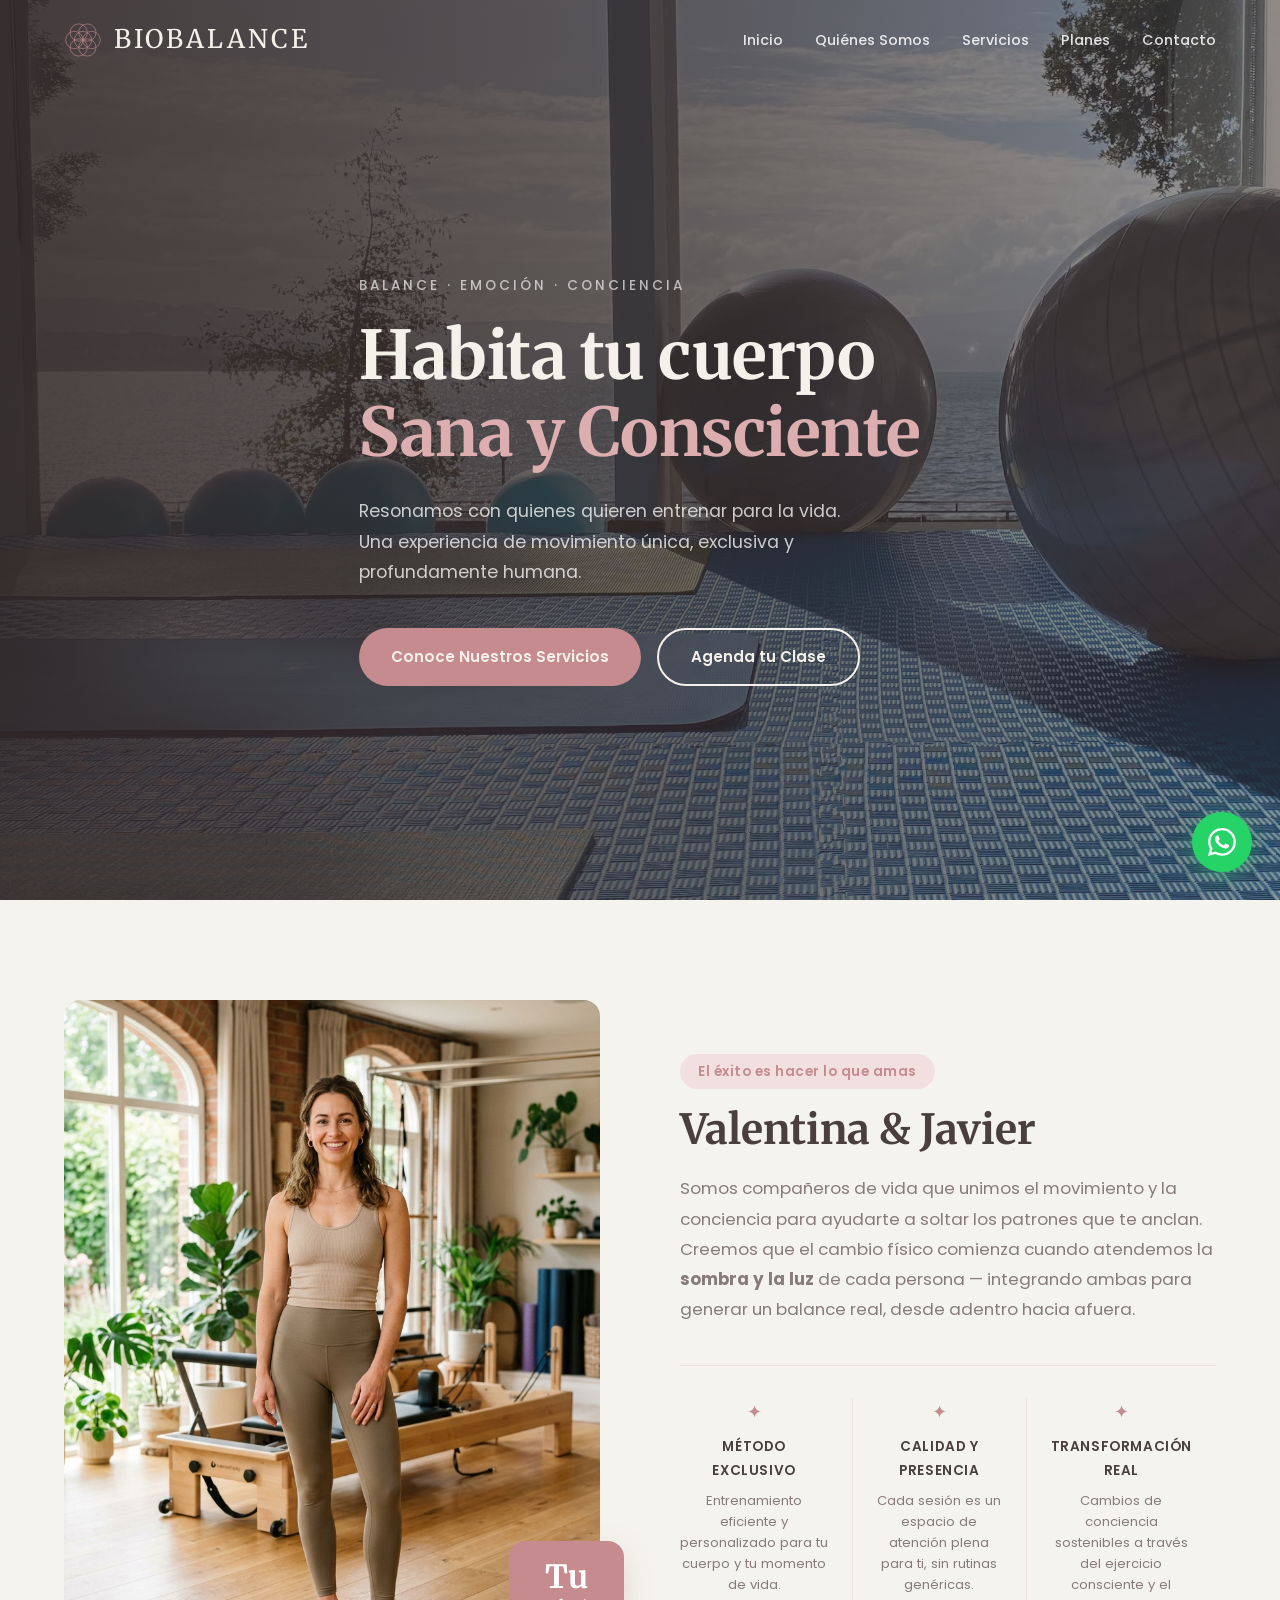
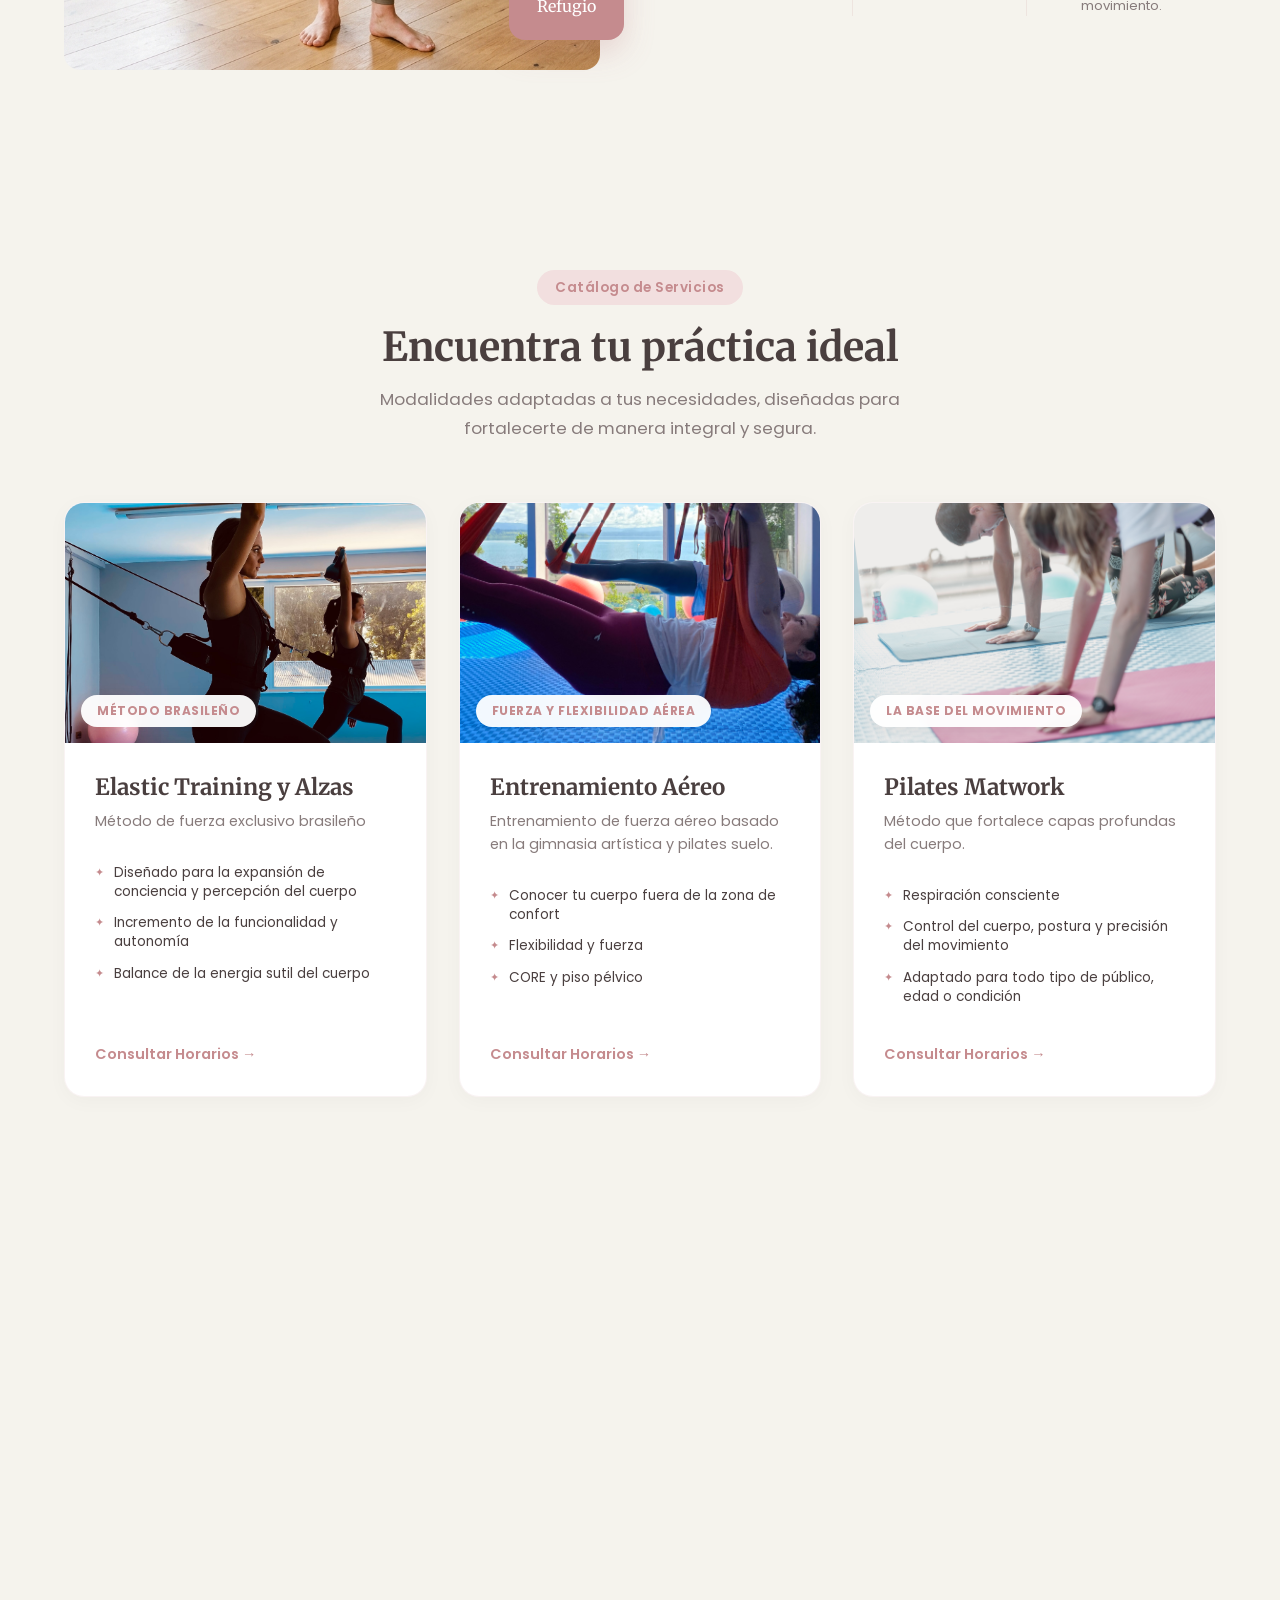
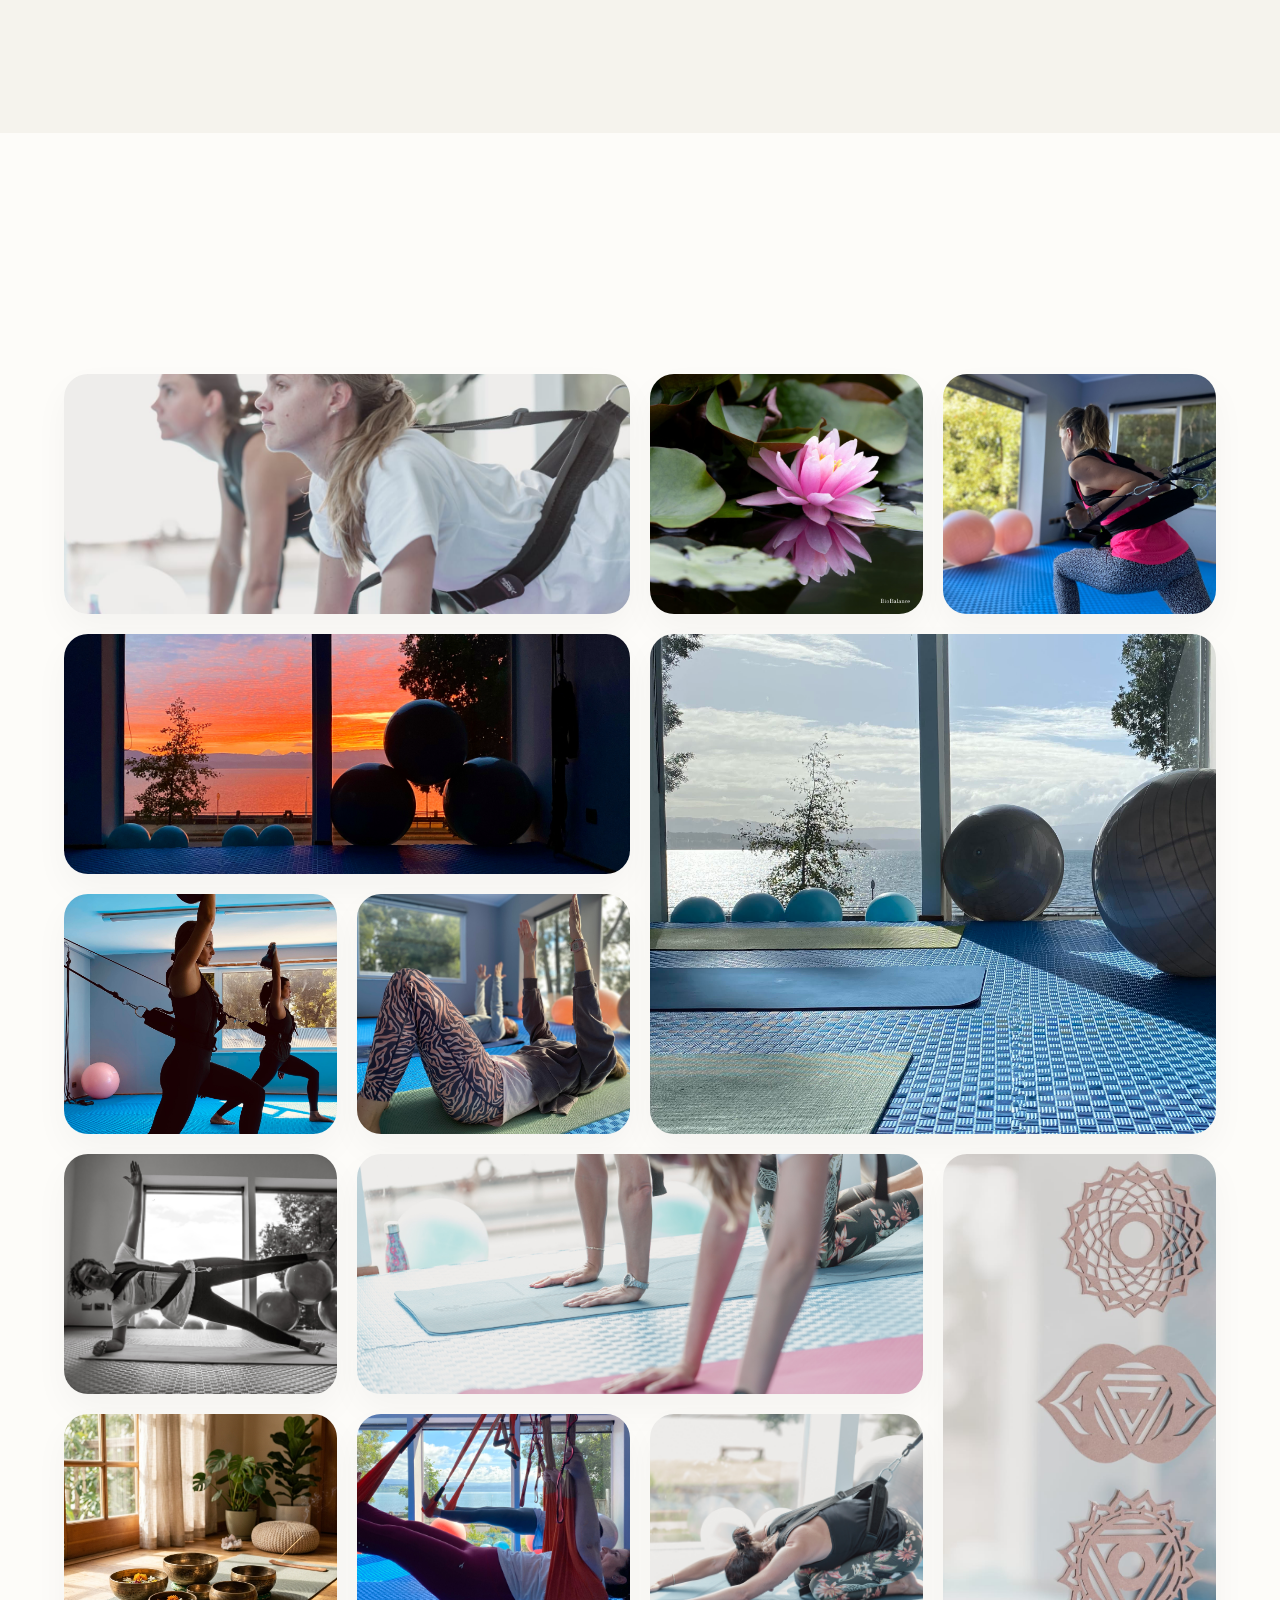
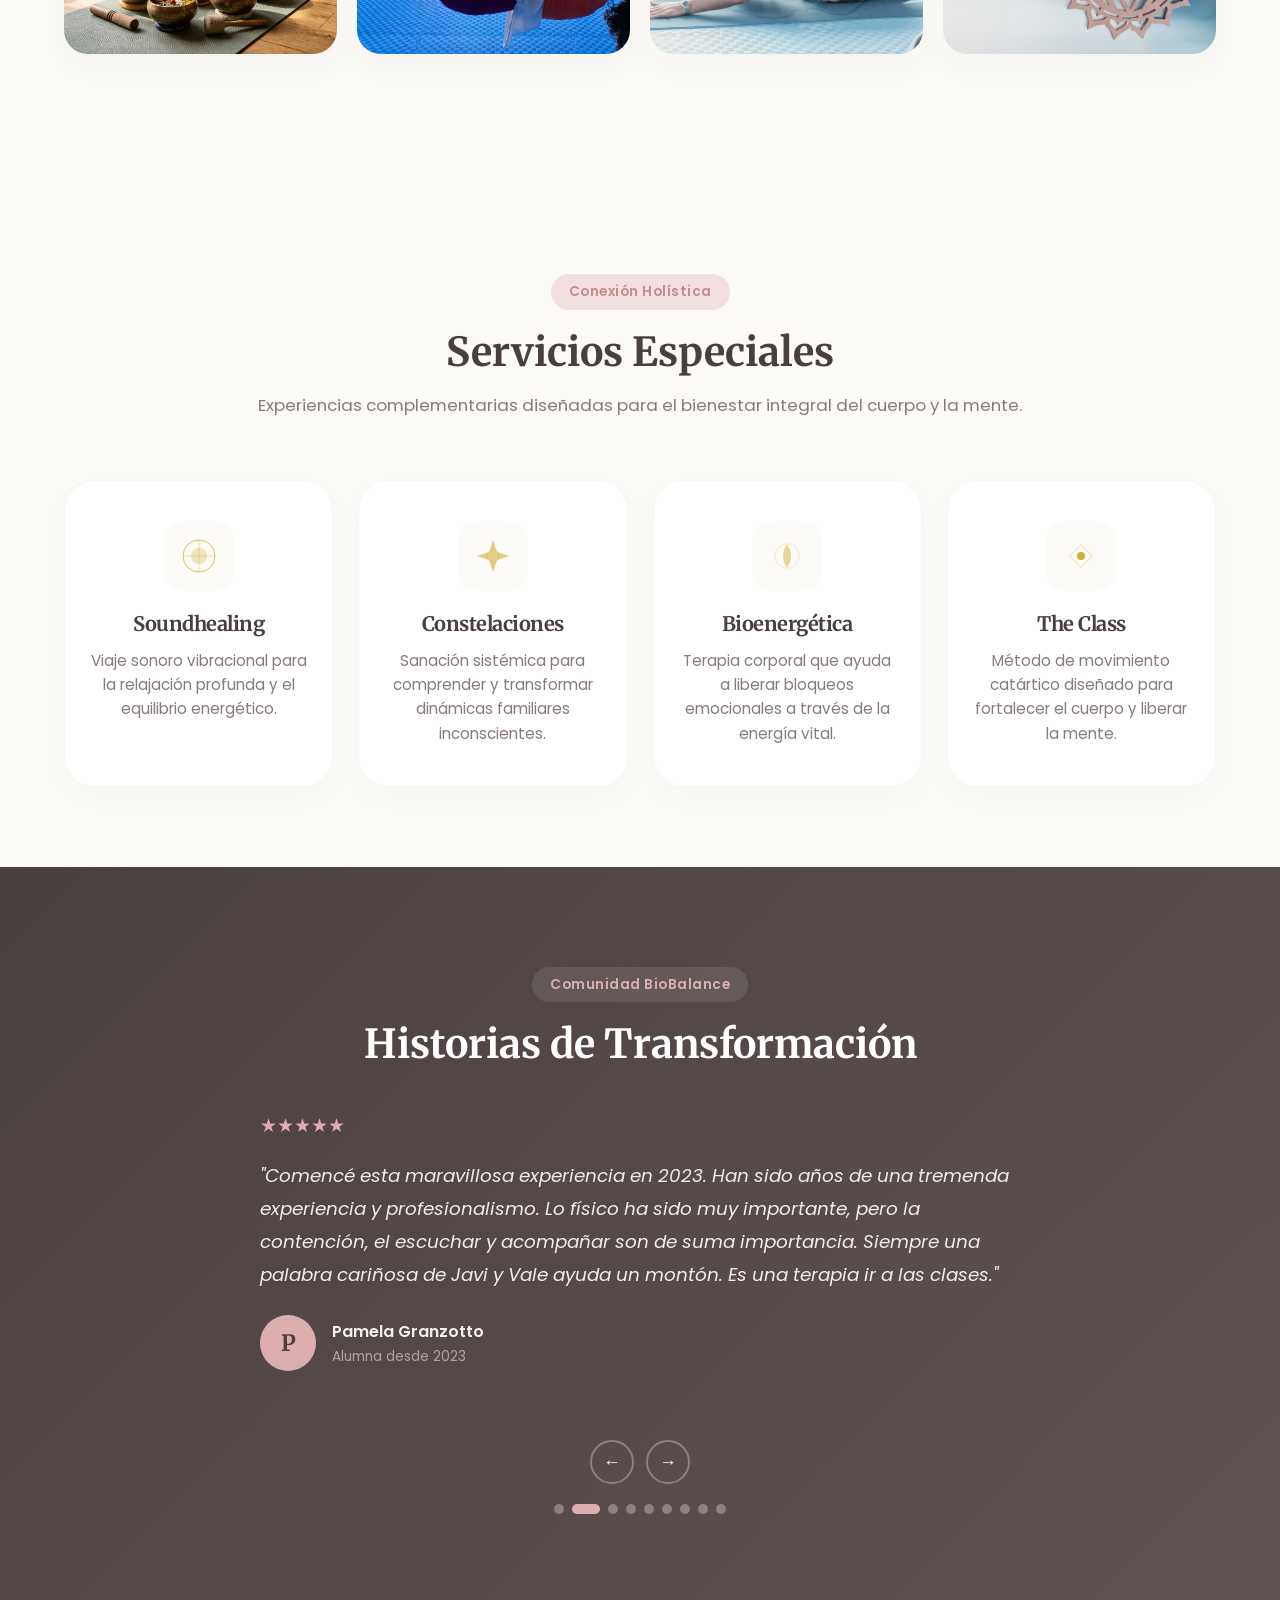
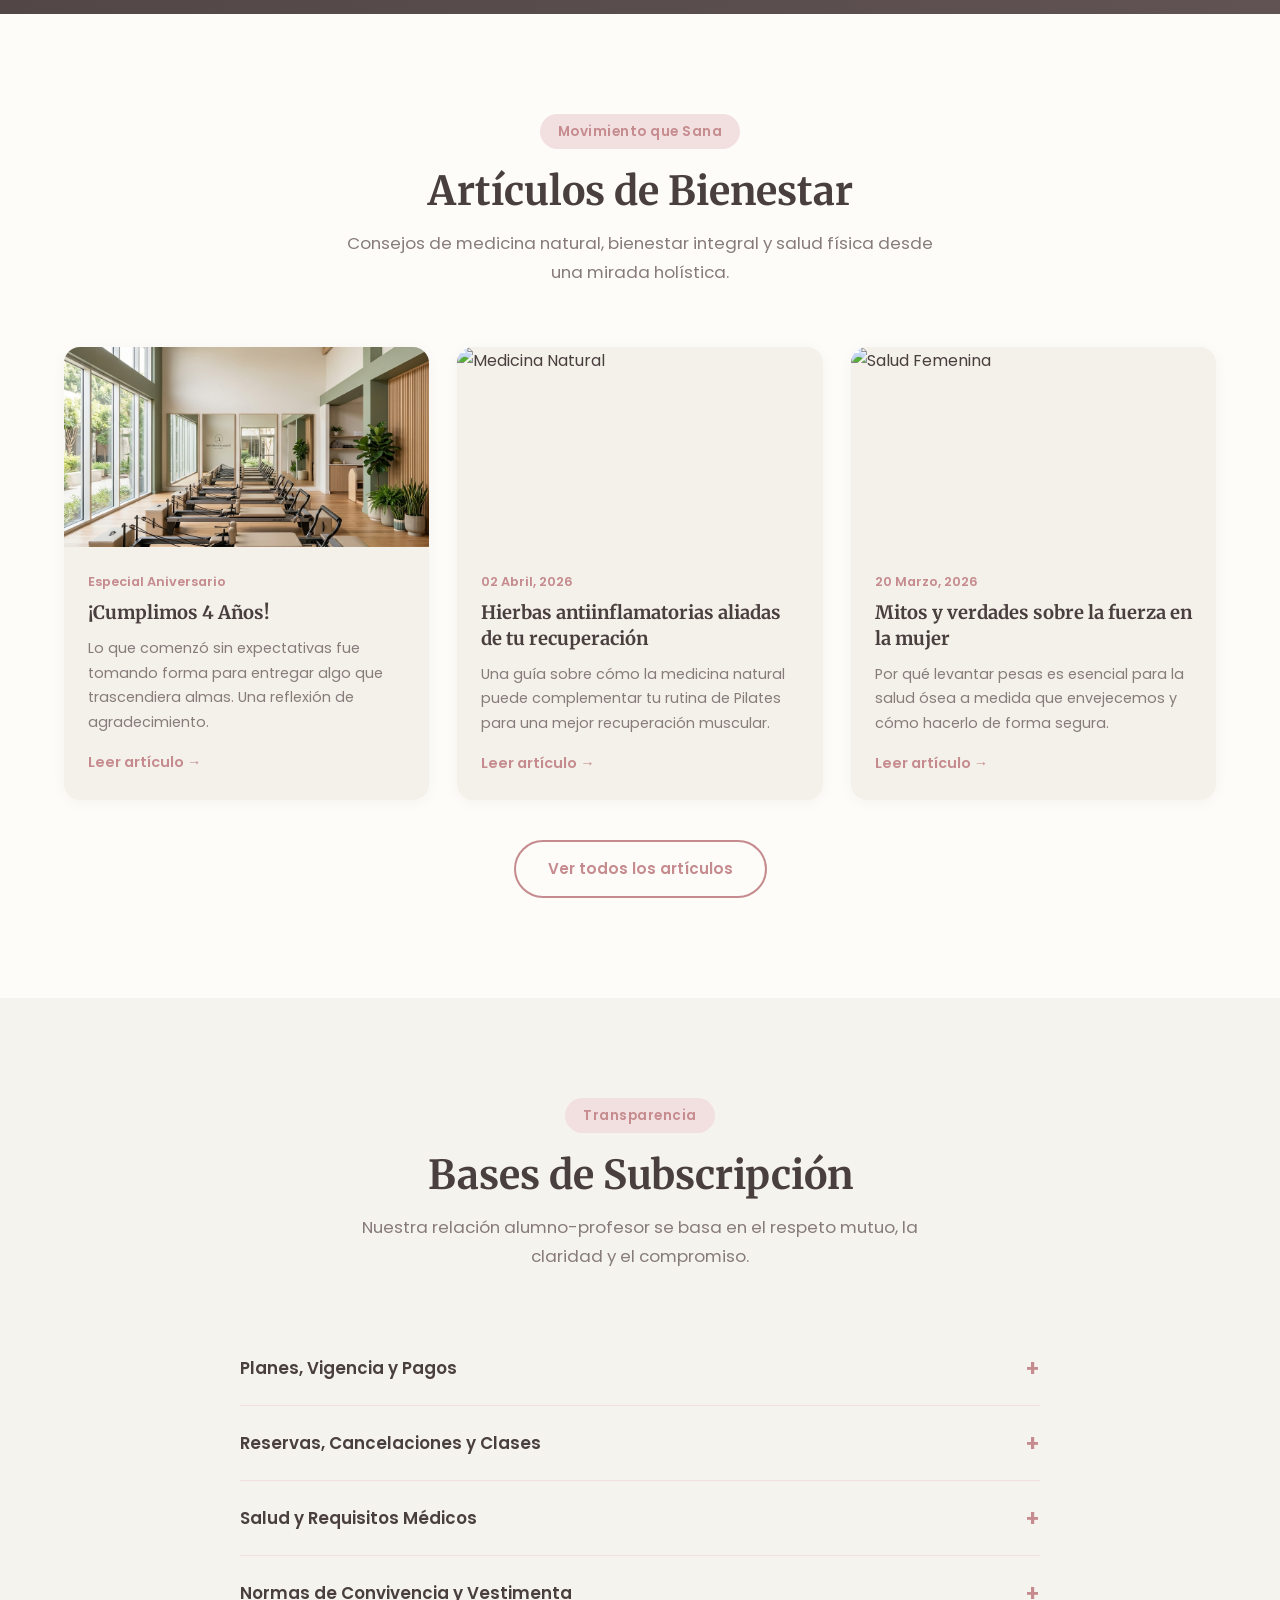
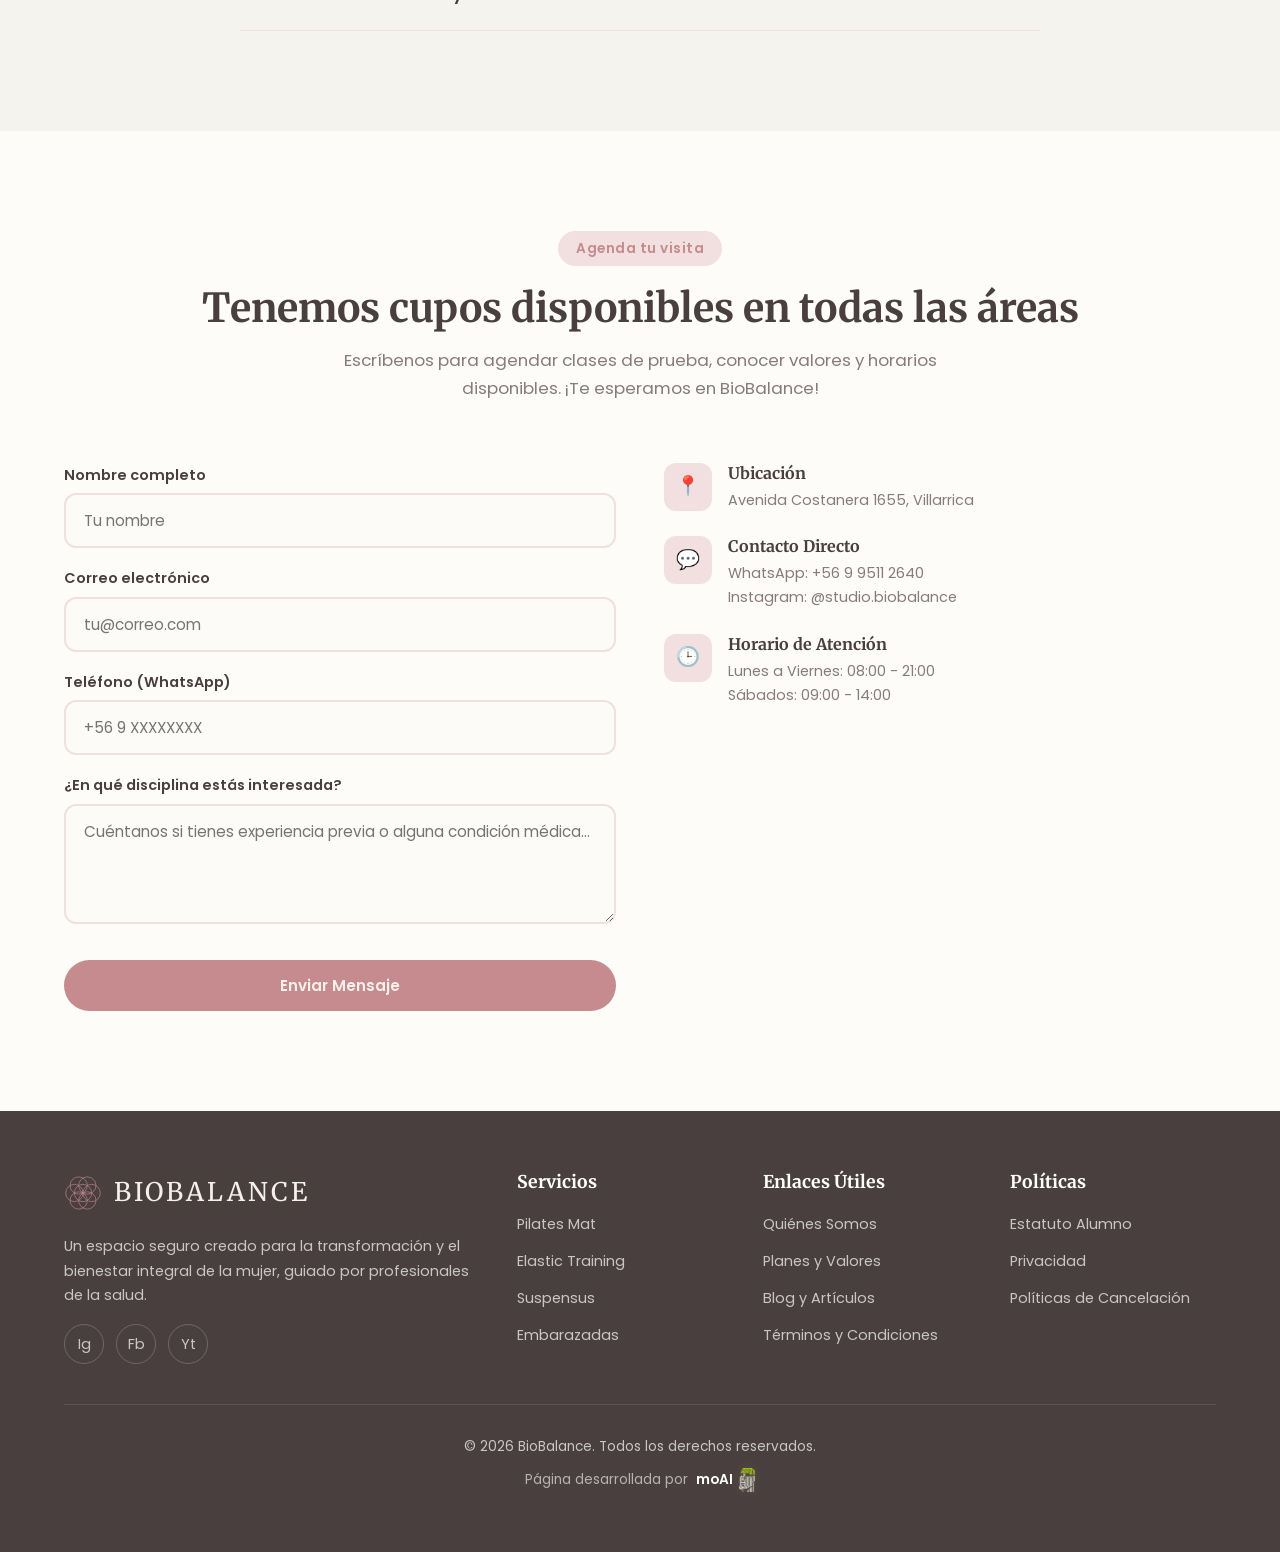
==== index.html @ 27452f6e "Initial commit: BioBalance landing page" ====
<!DOCTYPE html>
<html lang="es">

<head>
    <meta charset="UTF-8">
    <meta name="viewport" content="width=device-width, initial-scale=1.0">
    <title>Studio BioBalance | Pilates y Bienestar Integral</title>
    <meta name="description"
        content="Estudio de Pilates para mujeres. Transforma tu cuerpo y equilibra tu vida con nuestros métodos especializados y atención cálida.">

    <!-- Fonts -->
    <link rel="preconnect" href="https://fonts.googleapis.com">
    <link rel="preconnect" href="https://fonts.gstatic.com" crossorigin>
    <link
        href="https://fonts.googleapis.com/css2?family=Merriweather:ital,wght@0,300;0,400;0,700;0,900;1,300;1,400;1,700;1,900&family=Poppins:ital,wght@0,300;0,400;0,500;0,600;0,700;1,300;1,400;1,500;1,600;1,700&display=swap"
        rel="stylesheet">

    <!-- CSS -->
    <link rel="stylesheet" href="css/styles.css?v=2.0">

    <!-- SEO / OpenGraph -->
    <meta property="og:title" content="BioBalance | Pilates y Bienestar Integral">
    <meta property="og:description" content="Transforma tu cuerpo y equilibra tu vida con nuestros métodos de Pilates.">
    <meta property="og:type" content="website">
</head>

<body>
    <!-- Pantalla de carga -->

    <div id="preloader">
        <div class="loader-content">
            <img src="images/logo.svg" alt="BioBalance" class="loader-logo">
        </div>
    </div>

    <!-- El contenido de tu landing page -->
    <main id="main-content">
        <!-- Animated Mesh Background -->
        <div class="mesh-bg">
            <div class="mesh-blob blob-1"></div>
            <div class="mesh-blob blob-2"></div>
            <div class="mesh-blob blob-3"></div>
        </div>

        <!-- WhatsApp Floating Button -->
        <a href="https://wa.me/56995112640" target="_blank" class="btn-whatsapp" aria-label="Contactar por WhatsApp">
            <svg xmlns="http://www.w3.org/2000/svg" width="28" height="28" fill="currentColor" viewBox="0 0 16 16">
                <path
                    d="M13.601 2.326A7.854 7.854 0 0 0 7.994 0C3.627 0 .068 3.558.064 7.926c0 1.399.366 2.76 1.057 3.965L0 16l4.204-1.102a7.933 7.933 0 0 0 3.79.965h.004c4.368 0 7.926-3.558 7.93-7.93A7.898 7.898 0 0 0 13.6 2.326zM7.994 14.521a6.573 6.573 0 0 1-3.356-.92l-.24-.144-2.494.654.666-2.433-.156-.251a6.56 6.56 0 0 1-1.007-3.505c0-3.626 2.957-6.584 6.591-6.584a6.56 6.56 0 0 1 4.66 1.931 6.557 6.557 0 0 1 1.928 4.66c-.004 3.639-2.961 6.592-6.592 6.592zm3.615-4.934c-.197-.099-1.17-.578-1.353-.646-.182-.065-.315-.099-.445.099-.133.197-.513.646-.627.775-.114.133-.232.148-.43.05-.197-.1-.836-.308-1.592-.985-.59-.525-.985-1.175-1.103-1.372-.114-.198-.011-.304.088-.403.087-.088.197-.232.296-.346.1-.114.133-.198.198-.33.065-.134.034-.248-.015-.347-.05-.099-.445-1.076-.612-1.47-.16-.389-.323-.335-.445-.34-.114-.007-.247-.007-.38-.007a.729.729 0 0 0-.529.247c-.182.198-.691.677-.691 1.654 0 .977.71 1.916.81 2.049.098.133 1.394 2.132 3.383 2.992.47.205.84.326 1.129.418.475.152.904.129 1.246.08.38-.058 1.171-.48 1.338-.943.164-.464.164-.86.114-.943-.049-.084-.182-.133-.38-.232z" />
            </svg>
        </a>

        <!-- Navbar -->
        <nav class="navbar">
            <div class="container nav-inner">
                <a href="#" class="nav-logo"
                    style="display: flex; align-items: center; gap: 12px; letter-spacing: 3px; font-weight: 400; text-transform: uppercase;">
                    <img src="images/logo.svg" alt="BioBalance Logo" style="height: 38px; width: auto;">
                    BioBalance
                </a>
                <ul class="nav-links">
                    <li><a href="#inicio">Inicio</a></li>
                    <li><a href="#nosotros">Quiénes Somos</a></li>
                    <li><a href="#servicios">Servicios</a></li>
                    <li><a href="#planes">Planes</a></li>
                    <li><a href="#contacto">Contacto</a></li>
                </ul>
                <button class="hamburger">
                    <span></span><span></span><span></span>
                </button>
            </div>
        </nav>

        <!-- Hero Section -->
        <section id="inicio" class="hero">
            <div class="hero-bg">
                <img src="images/pilates-matwork-suspensus-biobalance-3.jpg" alt="Mujer practicando Pilates">
                <div class="hero-overlay"></div>
            </div>
            <div class="container hero-content">
                <p class="hero-eyebrow">Balance · Emoción · Conciencia</p>
                <h1>Habita tu cuerpo<br><span>Sana y Consciente</span></h1>
                <p class="hero-sub">Resonamos con quienes quieren entrenar para la vida. Una experiencia de movimiento
                    única, exclusiva y profundamente humana.</p>
                <div class="hero-btns">
                    <a href="#servicios" class="btn btn-primary">Conoce Nuestros Servicios</a>
                    <a href="#contacto" class="btn btn-outline">Agenda tu Clase</a>
                </div>
            </div>
        </section>

        <!-- About Section -->
        <section id="nosotros" class="about">
            <div class="container about-grid">
                <div class="about-img fade-up">
                    <img src="images/about_instructor.png" alt="Instructora de BioBalance">
                    <div class="accent-box">
                        <div class="big">Tu</div>
                        <div>Refugio</div>
                    </div>
                </div>
                <div class="about-text fade-up" style="transition-delay: 0.2s;">
                    <span class="section-tag">El éxito es hacer lo que amas</span>
                    <h2>Valentina &amp; Javier</h2>
                    <p>Somos compañeros de vida que unimos el movimiento y la conciencia para ayudarte a soltar los
                        patrones que te anclan. Creemos que el cambio físico comienza cuando atendemos la <strong>sombra
                            y la luz</strong> de cada persona — integrando ambas para generar un balance real, desde
                        adentro hacia afuera.</p>

                    <div class="about-pillars">
                        <div class="about-pillar">
                            <span class="pillar-icon">✦</span>
                            <strong>Método exclusivo</strong>
                            <p>Entrenamiento eficiente y personalizado para tu cuerpo y tu momento de vida.</p>
                        </div>
                        <div class="about-pillar">
                            <span class="pillar-icon">✦</span>
                            <strong>Calidad y presencia</strong>
                            <p>Cada sesión es un espacio de atención plena para ti, sin rutinas genéricas.</p>
                        </div>
                        <div class="about-pillar">
                            <span class="pillar-icon">✦</span>
                            <strong>Transformación real</strong>
                            <p>Cambios de conciencia sostenibles a través del ejercicio consciente y el movimiento.</p>
                        </div>
                    </div>
                </div>
            </div>
        </section>




        <!-- Services Section -->
        <section id="servicios" class="services">
            <div class="container">
                <div class="section-header fade-up">
                    <span class="section-tag">Catálogo de Servicios</span>
                    <h2>Encuentra tu práctica ideal</h2>
                    <p>Modalidades adaptadas a tus necesidades, diseñadas para fortalecerte de manera integral y segura.
                    </p>
                </div>

                <div class="services-grid">
                    <!-- Servicio 1 -->
                    <div class="service-card fade-up">
                        <div class="service-card-img">
                            <img src="images/elastic-training-alzas-biobalance-8.jpeg" alt="Elastic Training"
                                style="object-position: center 25%;">
                            <span class="tag">Método Brasileño</span>
                        </div>
                        <div class="service-card-body">
                            <h3>Elastic Training y Alzas</h3>
                            <p>Método de fuerza exclusivo brasileño</p>
                            <ul class="service-features">
                                <li>Diseñado para la expansión de conciencia y percepción del cuerpo</li>
                                <li>Incremento de la funcionalidad y autonomía</li>
                                <li>Balance de la energia sutil del cuerpo</li>
                            </ul>
                            <a href="#contacto" class="link">Consultar Horarios &rarr;</a>
                        </div>
                    </div>

                    <!-- Servicio 2 -->
                    <div class="service-card fade-up" style="transition-delay: 0.1s;">
                        <div class="service-card-img">
                            <img src="images/pilates-matwork-suspensus-biobalance-4.jpg" alt="Suspensus"
                                style="object-position: center 85%;">
                            <span class="tag">Fuerza y Flexibilidad Aérea</span>
                        </div>
                        <div class="service-card-body">
                            <h3>Entrenamiento Aéreo</h3>
                            <p>Entrenamiento de fuerza aéreo basado en la gimnasia artística y pilates suelo.</p>
                            <ul class="service-features">
                                <li>Conocer tu cuerpo fuera de la zona de confort</li>
                                <li>Flexibilidad y fuerza</li>
                                <li>CORE y piso pélvico</li>
                            </ul>
                            <a href="#contacto" class="link">Consultar Horarios &rarr;</a>
                        </div>
                    </div>

                    <!-- Servicio 3 -->
                    <div class="service-card fade-up" style="transition-delay: 0.2s;">
                        <div class="service-card-img">
                            <img src="images/elastic-training-alzas-biobalance-6.jpeg" alt="Pilates Matwork BioBalance">
                            <span class="tag">La Base del Movimiento</span>
                        </div>
                        <div class="service-card-body">
                            <h3>Pilates Matwork</h3>
                            <p>Método que fortalece capas profundas del cuerpo.</p>
                            <ul class="service-features">
                                <li>Respiración consciente</li>
                                <li>Control del cuerpo, postura y precisión del movimiento</li>
                                <li>Adaptado para todo tipo de público, edad o condición</li>
                            </ul>
                            <a href="#contacto" class="link">Consultar Horarios &rarr;</a>
                        </div>
                    </div>

                    <!-- Servicio 4 -->
                    <div class="service-card fade-up">
                        <div class="service-card-img">
                            <img src="images/service_prenatal.png" alt="Entrenamiento para Embarazadas BioBalance">
                            <span class="tag">¡Estamos de regreso!</span>
                        </div>
                        <div class="service-card-body">
                            <h3>Entrenamiento para Embarazadas</h3>
                            <p>Preparación física enfocada en el parto y post parto.</p>
                            <ul class="service-features">
                                <li>Ejercicios específicos en cada trimestre de embarazo</li>
                                <li>Respiración fluida</li>
                                <li>Meditación y conexión con tu bebé</li>
                            </ul>
                            <a href="#contacto" class="link">Consultar Horarios &rarr;</a>
                        </div>
                    </div>

                    <!-- Servicio 6 -->
                    <div class="service-card fade-up">
                        <div class="service-card-img">
                            <img src="images/yoga infantil.png" alt="Yoga Infantil BioBalance">
                            <span class="tag">Para los más pequeños</span>
                        </div>
                        <div class="service-card-body">
                            <h3>Yoga Infantil</h3>
                            <p>A través de la respiración y el juego lúdico se reconocen las emociones para integrarlas
                                en mente y espíritu y lograr un aprendizaje significativo por medio de la experiencia.
                            </p>
                            <ul class="service-features">
                                <li>Promueve interacciones positivas en niños y niñas</li>
                                <li>Mejora la autoestima ❤️ y concentración</li>
                            </ul>
                            <a href="#contacto" class="link">Consultar Horarios &rarr;</a>
                        </div>
                    </div>

                    <!-- Servicio 7 -->
                    <div class="service-card fade-up" style="transition-delay: 0.1s;">
                        <div class="service-card-img">
                            <img src="https://images.unsplash.com/photo-1506126613408-eca07ce68773?auto=format&fit=crop&q=80&w=800"
                                alt="Yoga Iyengar & Hatha">
                            <span class="tag">Equilibrio Milenario</span>
                        </div>
                        <div class="service-card-body">
                            <h3>Yoga Iyengar &amp; Hatha Yoga</h3>
                            <p>Prácticas enfocadas en la alineación precisa y la conexión mente-cuerpo.</p>
                            <ul class="service-features">
                                <li>Equilibrio a través de la respiración</li>
                                <li>Uso de soportes y accesorios</li>
                                <li>Posturas conscientes y profundas</li>
                            </ul>
                            <a href="#contacto" class="link">Consultar Horarios &rarr;</a>
                        </div>
                    </div>
                </div>
            </div>
        </section>

        <!-- Schedule and Pricing Section -->
        <section id="planes" class="pricing">
            <div class="container">
                <div class="section-header fade-up">
                    <span class="section-tag">Empieza Hoy</span>
                    <h2>Clases de Prueba</h2>
                    <p>Reserva tu clase de prueba para <strong>Elastic Training y Alzas, Pilates Matwork, Suspensus o
                            Entrenamiento para Embarazadas</strong> y descubre nuestra metodología exclusiva.</p>
                </div>

                <!-- Horarios (Ejemplo) -->
                <div class="fade-up" style="margin-bottom: 60px;">
                    <style>
                        /* ESTILO ESPECIAL PARA "VIDA" */
                        .vida-emphasis {
                            font-family: var(--font-secondary);
                            font-style: italic;
                            font-weight: 700;
                            color: #fff;
                            position: relative;
                            display: inline-block;
                            padding: 0 2px;
                            margin: 0 2px;
                        }

                        .vida-emphasis::after {
                            content: '';
                            position: absolute;
                            bottom: 2px;
                            left: 0;
                            width: 100%;
                            height: 8px;
                            background: var(--primary);
                            opacity: 0.4;
                            z-index: -1;
                            border-radius: 2px;
                            transform: rotate(-1deg);
                        }
                    </style>
                    <h3 style="margin-bottom: 20px; text-align: center; font-family: var(--font-secondary);">Calendario
                        de Clases</h3>
                    <div class="calendar-image-container fade-up">
                        <img src="images/calendario.png" alt="Calendario de Clases BioBalance" class="calendar-img">
                        <div class="calendar-placeholder">
                            <p>Para cambiar el calendario, sube una imagen llamada <strong>calendario.png</strong> a la
                                carpeta <strong>images</strong>.</p>
                        </div>
                    </div>
                </div>

                <!-- Suscripciones -->
                <div id="pricing-grid" class="pricing-grid">
                    <!-- Se carga dinámicamente desde js/config.js -->
                </div>

                <div class="fade-up"
                    style="margin-top: 40px; text-align: center; color: var(--text-light); font-size: 0.9rem;">
                    <p>* Todos los planes tienen una vigencia de 30 a 31 días hábiles.</p>
                    <p>* Los valores están estandarizados por año, tendrán un alza todos los diciembres de cada año.</p>
                </div>
            </div>
        </section>

        <!-- Gallery Section -->
        <section class="gallery"
            style="background: rgba(253,251,247,0.7); backdrop-filter: blur(10px); padding-top: 50px;">
            <div class="container">
                <div class="section-header fade-up">
                    <h2>Nuestra Energía y Espacios</h2>
                    <p>Conoce las instalaciones donde ocurre la magia. Un ambiente diseñado para inspirar calma y
                        concentración.</p>
                </div>
                <div class="gallery-grid fade-up">
                    <div class="gallery-item wide">
                        <img src="images/elastic-training-alzas-biobalance-3.jpeg" alt="Entrenamiento BioBalance">
                        <div class="overlay"><span>Fuerza y Conciencia</span></div>
                    </div>
                    <div class="gallery-item">
                        <img src="images/Sesiones complementarias.png" alt="Sesiones Complementarias BioBalance">
                        <div class="overlay"><span>Sesiones Especiales</span></div>
                    </div>
                    <div class="gallery-item">
                        <img src="images/elastic-training-alzas-biobalance-7.jpeg" alt="Elastic Training">
                        <div class="overlay"><span>Elastic Training</span></div>
                    </div>
                    <div class="gallery-item wide">
                        <img src="images/elastic-training-alzas-biobalance-2.jpeg" alt="Nuestro Estudio">
                        <div class="overlay"><span>Tu Refugio</span></div>
                    </div>
                    <div class="gallery-item large">
                        <img src="images/pilates-matwork-suspensus-biobalance-3.jpg" alt="Clase BioBalance">
                        <div class="overlay"><span>Nuestra Energía</span></div>
                    </div>
                    <div class="gallery-item">
                        <img src="images/elastic-training-alzas-biobalance-8.jpeg" alt="Técnica BioBalance"
                            style="object-position: center 25%;">
                        <div class="overlay"><span>Conexión y Técnica</span></div>
                    </div>
                    <div class="gallery-item">
                        <img src="images/pilates-matwork-suspensus-biobalance-2.jpg" alt="Suspensus BioBalance">
                        <div class="overlay"><span>Control Total</span></div>
                    </div>
                    <div class="gallery-item">
                        <img src="images/elastic-training-alzas-biobalance-4.jpeg" alt="Disciplina BioBalance">
                        <div class="overlay"><span>Disciplina</span></div>
                    </div>
                    <div class="gallery-item wide">
                        <img src="images/elastic-training-alzas-biobalance-6.jpeg" alt="Matwork">
                        <div class="overlay"><span>Pilates Matwork</span></div>
                    </div>
                    <div class="gallery-item tall">
                        <img src="images/elastic-training-alzas-biobalance-1.jpeg" alt="Sesión BioBalance">
                        <div class="overlay"><span>Equilibrio</span></div>
                    </div>
                    <div class="gallery-item">
                        <img src="images/special_soundhealing.png" alt="Sound Healing BioBalance">
                        <div class="overlay"><span>Sound Healing</span></div>
                    </div>
                    <div class="gallery-item">
                        <img src="images/pilates-matwork-suspensus-biobalance-4.jpg" alt="Suspensus BioBalance"
                            style="object-position: center 85%;">
                        <div class="overlay"><span>Movimiento Aéreo</span></div>
                    </div>
                    <div class="gallery-item">
                        <img src="images/elastic-training-alzas-biobalance-5.jpeg" alt="Bienestar BioBalance">
                        <div class="overlay"><span>Bienestar</span></div>
                    </div>
                </div>
            </div>
        </section>

        <!-- Lightbox -->
        <div class="lightbox">
            <button class="lightbox-close">&times;</button>
            <img src="" alt="Vista ampliada">
        </div>

        <!-- Special Services Section (Premium Re-design) -->
        <section id="especiales" class="special-services" style="padding: 80px 0; background: var(--bg);">
            <div class="container">
                <div class="section-header fade-up">
                    <span class="section-tag">Conexión Holística</span>
                    <h2 style="font-family: var(--font-secondary);">Servicios Especiales</h2>
                    <p style="max-width: 800px; margin: 0 auto; line-height: 1.8; color: var(--text-light);">
                        Experiencias complementarias diseñadas para el bienestar integral del cuerpo y la mente.
                    </p>
                </div>

                <div class="special-content-new fade-up" style="margin-top: 50px;">

                    <!-- Info Grid Below -->
                    <div class="special-info-grid">
                        <!-- Soundhealing -->
                        <div class="info-item">
                            <div class="info-icon">
                                <svg width="40" height="40" viewBox="0 0 100 100">
                                    <circle cx="50" cy="50" r="40" stroke="#D4AF37" stroke-width="2" fill="none" />
                                    <circle cx="50" cy="50" r="20" fill="#D4AF37" opacity="0.3" />
                                    <path d="M50 10 L50 90 M10 50 L90 50" stroke="#D4AF37" stroke-width="1" />
                                </svg>
                            </div>
                            <div class="info-text">
                                <h3>Soundhealing</h3>
                                <p>Viaje sonoro vibracional para la relajación profunda y el equilibrio energético.</p>
                            </div>
                        </div>

                        <!-- Constelaciones -->
                        <div class="info-item">
                            <div class="info-icon">
                                <svg width="40" height="40" viewBox="0 0 100 100">
                                    <path d="M50 10 L60 40 L90 50 L60 60 L50 90 L40 60 L10 50 L40 40 Z" fill="#D4AF37"
                                        opacity="0.6" />
                                    <circle cx="50" cy="50" r="15" stroke="#D4AF37" fill="none" />
                                </svg>
                            </div>
                            <div class="info-text">
                                <h3>Constelaciones</h3>
                                <p>Sanación sistémica para comprender y transformar dinámicas familiares inconscientes.
                                </p>
                            </div>
                        </div>

                        <!-- Bioenergética -->
                        <div class="info-item">
                            <div class="info-icon">
                                <svg width="40" height="40" viewBox="0 0 100 100">
                                    <path d="M50 20 Q70 50 50 80 Q30 50 50 20" fill="#D4AF37" opacity="0.5" />
                                    <circle cx="50" cy="50" r="30" stroke="#D4AF37" stroke-dasharray="4 2"
                                        fill="none" />
                                </svg>
                            </div>
                            <div class="info-text">
                                <h3>Bioenergética</h3>
                                <p>Terapia corporal que ayuda a liberar bloqueos emocionales a través de la energía
                                    vital.</p>
                            </div>
                        </div>

                        <!-- The Class -->
                        <div class="info-item">
                            <div class="info-icon">
                                <svg width="40" height="40" viewBox="0 0 100 100">
                                    <rect x="30" y="30" width="40" height="40" transform="rotate(45 50 50)"
                                        stroke="#D4AF37" fill="none" />
                                    <circle cx="50" cy="50" r="10" fill="#D4AF37" />
                                </svg>
                            </div>
                            <div class="info-text">
                                <h3>The Class</h3>
                                <p>Método de movimiento catártico diseñado para fortalecer el cuerpo y liberar la mente.
                                </p>
                            </div>
                        </div>
                    </div>
                </div>

            </div>

            <style>
                .special-content-new {
                    max-width: 1200px;
                    margin: 0 auto;
                }

                .special-info-grid {
                    display: grid;
                    grid-template-columns: repeat(4, 1fr);
                    gap: 25px;
                    margin: 0 auto;
                }

                .info-item {
                    display: flex;
                    flex-direction: column;
                    gap: 20px;
                    align-items: center;
                    text-align: center;
                    transition: all 0.4s cubic-bezier(0.25, 1, 0.5, 1);
                    padding: 40px 25px;
                    border-radius: 30px;
                    background: #fff;
                    border: 1px solid rgba(197, 139, 142, 0.08);
                    box-shadow: 0 10px 30px rgba(0, 0, 0, 0.02);
                }

                .info-item:hover {
                    transform: translateY(-10px);
                    box-shadow: 0 20px 40px rgba(197, 139, 142, 0.1);
                    border-color: rgba(197, 139, 142, 0.2);
                }

                .info-icon {
                    flex-shrink: 0;
                    width: 70px;
                    height: 70px;
                    background: var(--bg);
                    border-radius: 20px;
                    display: flex;
                    align-items: center;
                    justify-content: center;
                    transition: all 0.4s ease;
                }

                .info-item:hover .info-icon {
                    background: var(--primary-lighter);
                    transform: rotate(5deg);
                }

                .info-text h3 {
                    font-family: var(--font-secondary);
                    color: var(--text-dark);
                    font-size: 1.25rem;
                    margin-bottom: 12px;
                    letter-spacing: -0.5px;
                }

                .info-text p {
                    color: var(--text-light);
                    font-size: 0.95rem;
                    line-height: 1.6;
                    margin: 0;
                }

                @media (max-width: 1024px) {
                    .special-info-grid {
                        grid-template-columns: repeat(2, 1fr);
                    }
                }

                @media (max-width: 600px) {
                    .special-info-grid {
                        grid-template-columns: 1fr;
                        gap: 20px;
                    }

                    .info-item {
                        padding: 30px 20px;
                    }
                }
            </style>
        </section>

        <!-- Testimonials -->
        <section class="testimonials fade-up">
            <div class="container">
                <div class="section-header" style="margin-bottom: 40px;">
                    <span class="section-tag"
                        style="background: rgba(255,255,255,0.1); color: var(--primary-light);">Comunidad
                        BioBalance</span>
                    <h2 style="color: #fff;">Historias de Transformación</h2>
                </div>

                <div class="testimonial-slider">
                    <div class="testimonial-track">
                        <!-- Testimonio 1: Andrea Astroza -->
                        <div class="testimonial-card">
                            <div class="stars">★★★★★</div>
                            <blockquote>"Llegué a Studio Biobalance con un profundo deseo de moverme y sentirme bien.
                                Hoy entreno tres veces por semana, y los beneficios han sido múltiples: no solo a nivel
                                físico —mi postura ha mejorado y me siento más fuerte—, sino también a nivel mental y
                                emocional. Este espacio ha movilizado mucho más que mi cuerpo; también ha despertado
                                afectos y sueños."</blockquote>
                            <div class="author">
                                <div class="avatar">A</div>
                                <div class="author-info">
                                    <div class="name">Andrea Astroza Tagle</div>
                                    <div class="role">42 años</div>
                                </div>
                            </div>
                        </div>

                        <!-- Testimonio 2: Pamela Granzotto -->
                        <div class="testimonial-card">
                            <div class="stars">★★★★★</div>
                            <blockquote>"Comencé esta maravillosa experiencia en 2023. Han sido años de una tremenda
                                experiencia y profesionalismo. Lo físico ha sido muy importante, pero la contención, el
                                escuchar y acompañar son de suma importancia. Siempre una palabra cariñosa de Javi y
                                Vale ayuda un montón. Es una terapia ir a las clases."</blockquote>
                            <div class="author">
                                <div class="avatar">P</div>
                                <div class="author-info">
                                    <div class="name">Pamela Granzotto</div>
                                    <div class="role">Alumna desde 2023</div>
                                </div>
                            </div>
                        </div>

                        <!-- Testimonio 3: María Rayen Arratia -->
                        <div class="testimonial-card">
                            <div class="stars">★★★★★</div>
                            <blockquote>"Llevo un poco más de dos años y ha sido una experiencia totalmente
                                fortalecedora. Soy mucho más consciente de mi cuerpo que antes, cada movimiento se
                                siente por dentro y por fuera. He notado grandes cambios: sobre todo fuerza, menos
                                dolores y mejor composición de adentro hacia afuera."</blockquote>
                            <div class="author">
                                <div class="avatar">M</div>
                                <div class="author-info">
                                    <div class="name">María Rayen Arratia</div>
                                    <div class="role">Alumna hace 2 años</div>
                                </div>
                            </div>
                        </div>

                        <!-- Testimonio 4: Paz Nilo -->
                        <div class="testimonial-card">
                            <div class="stars">★★★★★</div>
                            <blockquote>"Me he sentido muy acogida y acompañada. Destaco mucho la dedicación y la forma
                                en que guían cada clase, siempre atentos y respetando nuestros tiempos. He notado
                                cambios físicos y en mi bienestar emocional. Es un espacio que se siente seguro para
                                desconectarse y respirar."</blockquote>
                            <div class="author">
                                <div class="avatar">P</div>
                                <div class="author-info">
                                    <div class="name">Paz Nilo</div>
                                    <div class="role">Comunidad BioBalance</div>
                                </div>
                            </div>
                        </div>

                        <!-- Testimonio 5: Gustavo Vega -->
                        <div class="testimonial-card">
                            <div class="stars">★★★★★</div>
                            <blockquote>"Mi experiencia ha sido muy buena, me ha gustado mucho. Sin lugar a dudas ha
                                sido desafiante y considero que poco a poco he visto resultados favorables para cumplir
                                mis objetivos. Vale y Javier son muy preocupados."</blockquote>
                            <div class="author">
                                <div class="avatar">G</div>
                                <div class="author-info">
                                    <div class="name">Gustavo Vega</div>
                                    <div class="role">Comunidad BioBalance</div>
                                </div>
                            </div>
                        </div>

                        <!-- Testimonio 6: Lilián Vergara -->
                        <div class="testimonial-card">
                            <div class="stars">★★★★★</div>
                            <blockquote>"Llevo más de 1 año asistiendo a elastic, mi experiencia ha sido buenísima. Las
                                clases son dinámicas, entretenidas y muy útiles para lograr movilidad, elasticidad y
                                coordinación. Ahora inicié en paralelo Pilates de suelo y puedo asegurar que logro
                                movilidad en cada parte de mi cuerpo. ¡Increíble! Los profesores tienen mucha
                                experiencia y cercanía. Absolutamente recomendable."</blockquote>
                            <div class="author">
                                <div class="avatar">L</div>
                                <div class="author-info">
                                    <div class="name">Lilián Vergara</div>
                                    <div class="role">Alumna hace 1 año</div>
                                </div>
                            </div>
                        </div>

                        <!-- Testimonio 7: Edda Bertolotto -->
                        <div class="testimonial-card">
                            <div class="stars">★★★★★</div>
                            <blockquote>"Llevo tres años entrenando aquí y realmente estoy feliz. Las clases son
                                dinámicas y siempre diferentes, los entrenadores Valentina y Javier son muy
                                profesionales y motivadores. El espacio es pequeño, ideal para provocar un ambiente
                                familiar y personalizado."</blockquote>
                            <div class="author">
                                <div class="avatar">E</div>
                                <div class="author-info">
                                    <div class="name">Edda Bertolotto</div>
                                    <div class="role">Alumna hace 3 años</div>
                                </div>
                            </div>
                        </div>

                        <!-- Testimonio 8: Camila Gonzales -->
                        <div class="testimonial-card">
                            <div class="stars">★★★★★</div>
                            <blockquote>"Llevo más de dos años entrenando con ustedes y la experiencia ha sido demasiado
                                buena. Desde el principio me he sentido súper cómoda y motivada. Tanto Valentina como
                                Javier siempre han estado atentos, apoyando y haciendo que cada entrenamiento sea
                                desafiante pero entretenido. Feliz de ser parte de BioBalance."</blockquote>
                            <div class="author">
                                <div class="avatar">C</div>
                                <div class="author-info">
                                    <div class="name">Camila Gonzales</div>
                                    <div class="role">Alumna hace 2 años</div>
                                </div>
                            </div>
                        </div>

                        <!-- Testimonio 9: Coca Lazcano -->
                        <div class="testimonial-card">
                            <div class="stars">★★★★★</div>
                            <blockquote>"Mi experiencia con BioBalance me tiene súper contenta. Siempre ejercicios
                                diferentes. Cuerpo adolorido pero que se borra luego y tarea cumplida, con los mejores
                                profes y mis compañeras siempre con las mejores sonrisas. ¡Gracias BioBalance!"
                            </blockquote>
                            <div class="author">
                                <div class="avatar">C</div>
                                <div class="author-info">
                                    <div class="name">Coca Lazcano</div>
                                    <div class="role">Comunidad BioBalance</div>
                                </div>
                            </div>
                        </div>
                    </div>

                    <div class="slider-controls">
                        <div class="slider-btns">
                            <button class="slider-btn slider-prev">&larr;</button>
                            <button class="slider-btn slider-next">&rarr;</button>
                        </div>
                        <div class="slider-dots">
                            <div class="slider-dot active"></div>
                            <div class="slider-dot"></div>
                            <div class="slider-dot"></div>
                            <div class="slider-dot"></div>
                            <div class="slider-dot"></div>
                            <div class="slider-dot"></div>
                            <div class="slider-dot"></div>
                            <div class="slider-dot"></div>
                            <div class="slider-dot"></div>
                        </div>
                    </div>
                </div>
            </div>
        </section>

        <!-- Blog Section -->
        <section id="blog" class="blog" style="background: rgba(253,251,247,0.7); backdrop-filter: blur(10px);">
            <div class="container">
                <div class="section-header fade-up">
                    <span class="section-tag">Movimiento que Sana</span>
                    <h2>Artículos de Bienestar</h2>
                    <p>Consejos de medicina natural, bienestar integral y salud física desde una mirada holística.</p>
                </div>

                <div class="blog-grid">
                    <!-- Artículo Aniversario -->
                    <article class="blog-card fade-up">
                        <div class="blog-card-img">
                            <img src="images/gallery_studio.png" alt="Aniversario BioBalance">
                        </div>
                        <div class="blog-card-body">
                            <div class="date">Especial Aniversario</div>
                            <h3>¡Cumplimos 4 Años!</h3>
                            <p>Lo que comenzó sin expectativas fue tomando forma para entregar algo que trascendiera
                                almas. Una reflexión de agradecimiento.</p>
                            <a href="#modal-aniversario"
                                onclick="document.getElementById('modal-aniversario').classList.add('active'); return false;"
                                style="color: var(--primary); font-weight: 600; font-size: 0.9rem;">Leer artículo
                                &rarr;</a>
                        </div>
                    </article>

                    <article class="blog-card fade-up" style="transition-delay: 0.1s;">
                        <div class="blog-card-img">
                            <img src="https://images.unsplash.com/photo-1512290923902-8a9f81dc236c?auto=format&fit=crop&q=80&w=600"
                                alt="Medicina Natural">
                        </div>
                        <div class="blog-card-body">
                            <div class="date">02 Abril, 2026</div>
                            <h3>Hierbas antiinflamatorias aliadas de tu recuperación</h3>
                            <p>Una guía sobre cómo la medicina natural puede complementar tu rutina de Pilates para una
                                mejor recuperación muscular.</p>
                            <a href="#" style="color: var(--primary); font-weight: 600; font-size: 0.9rem;"
                                onclick="alert('Este es un artículo de demostración. Pronto estará disponible el blog completo.'); return false;">Leer
                                artículo &rarr;</a>
                        </div>
                    </article>

                    <article class="blog-card fade-up" style="transition-delay: 0.2s;">
                        <div class="blog-card-img">
                            <img src="https://images.unsplash.com/photo-1506126613408-eca07ce68773?auto=format&fit=crop&q=80&w=600"
                                alt="Salud Femenina">
                        </div>
                        <div class="blog-card-body">
                            <div class="date">20 Marzo, 2026</div>
                            <h3>Mitos y verdades sobre la fuerza en la mujer</h3>
                            <p>Por qué levantar pesas es esencial para la salud ósea a medida que envejecemos y cómo
                                hacerlo de forma segura.</p>
                            <a href="#" style="color: var(--primary); font-weight: 600; font-size: 0.9rem;"
                                onclick="alert('Este es un artículo de demostración. Pronto estará disponible el blog completo.'); return false;">Leer
                                artículo &rarr;</a>
                        </div>
                    </article>
                </div>
                <div style="text-align: center; margin-top: 40px;" class="fade-up">
                    <a href="#" class="btn btn-outline" style="border-color: var(--primary); color: var(--primary);">Ver
                        todos los artículos</a>
                </div>
            </div>
        </section>

        <!-- FAQ / Estatuto -->
        <section class="faq">
            <div class="container">
                <div class="section-header fade-up">
                    <span class="section-tag">Transparencia</span>
                    <h2>Bases de Subscripción</h2>
                    <p>Nuestra relación alumno-profesor se basa en el respeto mutuo, la claridad y el compromiso.</p>
                </div>

                <div class="accordion fade-up">
                    <!-- Item 1: Pagos y Vigencia -->
                    <div class="accordion-item">
                        <button class="accordion-header">
                            Planes, Vigencia y Pagos
                            <span class="icon">+</span>
                        </button>
                        <div class="accordion-body">
                            <div class="accordion-body-inner">
                                <ul style="list-style: none; padding: 0;">
                                    <li style="margin-bottom: 10px;">✦ Todo plan suscrito tiene una vigencia desde el
                                        primer día del mes hasta el 30 o 31 del mismo para ejecutar tus clases.</li>
                                    <li style="margin-bottom: 10px;">✦ Los pagos se realizan vía transferencia
                                        electrónica o pago en efectivo todos los días 1 y 2 de cada mes entrante.</li>
                                    <li style="margin-bottom: 10px;">✦ La suscripción cuenta con la primera evaluación
                                        antropométrica incluida.</li>
                                    <li style="margin-bottom: 10px;">✦ Los valores están estandarizados por año y
                                        tendrán un reajuste anual cada mes de diciembre.</li>
                                </ul>
                            </div>
                        </div>
                    </div>

                    <!-- Item 2: Reservas y Clases -->
                    <div class="accordion-item">
                        <button class="accordion-header">
                            Reservas, Cancelaciones y Clases
                            <span class="icon">+</span>
                        </button>
                        <div class="accordion-body">
                            <div class="accordion-body-inner">
                                <ul style="list-style: none; padding: 0;">
                                    <li style="margin-bottom: 10px;">✦ Las clases tienen una duración de 45 minutos
                                        full. Se realizan en bloques semipersonalizados (máx 5 alumnas) o personalizados
                                        (1:1).</li>
                                    <li style="margin-bottom: 10px;">✦ Para cancelar una clase sin perderla, debes
                                        hacerlo con al menos 12 horas de anticipación. Las cancelaciones tardías se
                                        consideran como clases realizadas.</li>
                                    <li style="margin-bottom: 10px;">✦ Para reserva de plan y vacante debes abonar el
                                        50% del plan en caso de que no asistas durante un mes.</li>
                                    <li style="margin-bottom: 10px;">✦ Las clases no son transferibles a otras personas
                                        ni se acumulan para el mes siguiente.</li>
                                </ul>
                            </div>
                        </div>
                    </div>

                    <!-- Item 3: Salud -->
                    <div class="accordion-item">
                        <button class="accordion-header">
                            Salud y Requisitos Médicos
                            <span class="icon">+</span>
                        </button>
                        <div class="accordion-body">
                            <div class="accordion-body-inner">
                                <p style="margin-bottom: 15px;">Personas mayores de 60 años deben presentar un
                                    certificado médico que las faculte para realizar ejercicio físico.</p>
                                <p>Si tienes alguna afección, enfermedad crónica o algún síndrome, debes informarlo
                                    antes del inicio de tu primera clase para adaptar la práctica a tus necesidades.</p>
                            </div>
                        </div>
                    </div>

                    <!-- Item 4: Convivencia -->
                    <div class="accordion-item">
                        <button class="accordion-header">
                            Normas de Convivencia y Vestimenta
                            <span class="icon">+</span>
                        </button>
                        <div class="accordion-body">
                            <div class="accordion-body-inner">
                                <p style="margin-bottom: 15px;">Recomendamos ropa deportiva cómoda y <strong>calcetines
                                        antideslizantes</strong> por higiene y seguridad.</p>
                                <p>Solicitamos silenciar los teléfonos celulares durante la práctica para mantener la
                                    energía de calma del estudio y respetar el proceso de todas las compañeras.</p>
                            </div>
                        </div>
                    </div>
                </div>
            </div>
        </section>

        <!-- Contact -->
        <section id="contacto" class="contact" style="background: rgba(253,251,247,0.7); backdrop-filter: blur(10px);">
            <div class="container">
                <div class="section-header fade-up">
                    <span class="section-tag">Agenda tu visita</span>
                    <h2>Tenemos cupos disponibles en todas las áreas</h2>
                    <p>Escríbenos para agendar clases de prueba, conocer valores y horarios disponibles. ¡Te esperamos
                        en BioBalance!</p>
                </div>

                <div class="contact-grid">
                    <div class="contact-form-container fade-up">
                        <form id="contactForm" class="contact-form">
                            <div class="form-group">
                                <label for="nombre">Nombre completo</label>
                                <input type="text" id="nombre" required placeholder="Tu nombre">
                            </div>
                            <div class="form-group">
                                <label for="email">Correo electrónico</label>
                                <input type="email" id="email" required placeholder="tu@correo.com">
                            </div>
                            <div class="form-group">
                                <label for="telefono">Teléfono (WhatsApp)</label>
                                <input type="tel" id="telefono" required placeholder="+56 9 XXXXXXXX">
                            </div>
                            <div class="form-group">
                                <label for="mensaje">¿En qué disciplina estás interesada?</label>
                                <textarea id="mensaje" required
                                    placeholder="Cuéntanos si tienes experiencia previa o alguna condición médica..."></textarea>
                            </div>
                            <button type="submit" class="btn btn-primary"
                                style="justify-content: center; margin-top: 10px;">Enviar Mensaje</button>
                        </form>
                    </div>

                    <div class="contact-info fade-up" style="transition-delay: 0.2s;">
                        <div class="contact-info-item">
                            <div class="ic">📍</div>
                            <div>
                                <h4>Ubicación</h4>
                                <p>Avenida Costanera 1655, Villarrica</p>
                            </div>
                        </div>
                        <div class="contact-info-item">
                            <div class="ic">💬</div>
                            <div>
                                <h4>Contacto Directo</h4>
                                <p>WhatsApp: +56 9 9511 2640<br>Instagram: @studio.biobalance</p>
                            </div>
                        </div>
                        <div class="contact-info-item">
                            <div class="ic">🕒</div>
                            <div>
                                <h4>Horario de Atención</h4>
                                <p>Lunes a Viernes: 08:00 - 21:00<br>Sábados: 09:00 - 14:00</p>
                            </div>
                        </div>

                        <!-- Placeholder de Mapa -->
                        <div class="map-container">
                            <iframe
                                src="https://www.google.com/maps/embed?pb=!1m18!1m12!1m3!1d3087.8500379894676!2d-72.21863952466329!3d-39.291651319938545!2m3!1f0!2f0!3f0!3m2!1i1024!2i768!4f13.1!3m3!1m2!1s0x961463000f5c9f5b%3A0x85b1071d51038a4e!2sBioBalance!5e0!3m2!1ses-419!2scl!4v1778601699937!5m2!1ses-419!2scl"
                                loading="lazy" referrerpolicy="no-referrer-when-downgrade"></iframe>
                        </div>
                    </div>
                </div>
            </div>
        </section>
    </main>


    <!-- Footer -->
    <footer class="footer">
        <div class="container">
            <div class="footer-grid">
                <div class="footer-col">
                    <a href="#" class="nav-logo"
                        style="margin-bottom: 20px; display: flex; align-items: center; gap: 12px; letter-spacing: 3px; font-weight: 400; text-transform: uppercase;">
                        <img src="images/logo.svg" alt="BioBalance Logo" style="height: 38px; width: auto;">
                        BioBalance
                    </a>
                    <p>Un espacio seguro creado para la transformación y el bienestar integral de la mujer, guiado por
                        profesionales de la salud.</p>
                    <div class="footer-social">
                        <a href="#">Ig</a>
                        <a href="#">Fb</a>
                        <a href="#">Yt</a>
                    </div>
                </div>
                <div class="footer-col">
                    <h4>Servicios</h4>
                    <ul>
                        <li><a href="#servicios">Pilates Mat</a></li>
                        <li><a href="#servicios">Elastic Training</a></li>
                        <li><a href="#servicios">Suspensus</a></li>
                        <li><a href="#servicios">Embarazadas</a></li>
                    </ul>
                </div>
                <div class="footer-col">
                    <h4>Enlaces Útiles</h4>
                    <ul>
                        <li><a href="#nosotros">Quiénes Somos</a></li>
                        <li><a href="#planes">Planes y Valores</a></li>
                        <li><a href="#blog">Blog y Artículos</a></li>
                        <li><a href="terminos.html">Términos y Condiciones</a></li>
                    </ul>
                </div>
                <div class="footer-col">
                    <h4>Políticas</h4>
                    <ul>
                        <li><a href="estatuto.html">Estatuto Alumno</a></li>
                        <li><a href="privacidad.html">Privacidad</a></li>
                        <li><a href="cancelacion.html">Políticas de Cancelación</a></li>
                    </ul>
                </div>
            </div>

            <div class="footer-bottom">
                <p>&copy; 2026 BioBalance. Todos los derechos reservados.</p>

                <!-- Crédito moAI -->
                <div class="moai-credit">
                    Página desarrollada por
                    <a href="https://wwww.mo-ai.cl" target="_blank" rel="noopener noreferrer">
                        moAI <img src="images/moai-icono.png" alt="Logo moAI" class="logo-moai-footer">
                    </a>
                </div>
            </div>
        </div>
    </footer>

    <!-- Modal Aniversario -->
    <div id="modal-aniversario" class="lightbox">
        <div
            style="background: var(--bg); max-width: 600px; padding: 40px; border-radius: var(--radius); position: relative; max-height: 90vh; overflow-y: auto;">
            <button onclick="document.getElementById('modal-aniversario').classList.remove('active')"
                style="position: absolute; top: 15px; right: 20px; font-size: 1.5rem; background: none; border: none; cursor: pointer; color: var(--text);">&times;</button>
            <h3
                style="font-family: var(--font-secondary); font-size: 1.8rem; margin-bottom: 20px; color: var(--bg-dark);">
                ¡Cumplimos 4 Años!</h3>
            <p style="margin-bottom: 16px; color: var(--text-light); line-height: 1.7;">Lo que comenzó sin expectativas,
                y fue tomando forma según mi instinto, a la confianza de entregar algo más que ejercicio físico, sino
                algo que <strong>TRASCENDIERA ALMAS</strong>, algo que elevara a la gente que sintonizaba conmigo para
                así aprender también de ellas como mis alumnas maestras.</p>
            <p style="margin-bottom: 16px; color: var(--text-light); line-height: 1.7;">Gracias a quienes ya no están,
                que evolucionaron y que quisieron aprender más. A los que están hace ya cuatro, tres y mínimo un año de
                permanencia, estoy en total agradecimiento. Porque no es solo el dinero que se invierte en ejercicio,
                sino un compromiso que tomas de ti misma a ser mejor, a querer conocerte mejor, a aprender a no fallarte
                ni a dejar que tu poder interno se apague. Esa es tu inversión: <strong>CREER EN TI</strong>.</p>
            <p style="color: var(--text-light); line-height: 1.7;">Gracias a todas y todos por su cariño y entrega. Hoy
                agradezco y siempre será así, aunque los días sean grises y tormentosos. Siempre existen esas personas
                luz que te guían hacia dónde debes seguir apuntando y creyendo firme en lo que estás
                haciendo.<br><br><strong>¡Gracias! Siempre.</strong></p>
        </div>
    </div>

    <!-- JS -->
    <script src="js/config.js?v=1.0"></script>
    <script src="js/main.js?v=1.1"></script>
</body>

</html>
---- css/styles.css ----
@import url('https://fonts.googleapis.com/css2?family=Merriweather:ital,wght@0,300;0,400;0,700;0,900;1,300;1,400;1,700;1,900&family=Poppins:ital,wght@0,300;0,400;0,500;0,600;0,700;1,300;1,400;1,500;1,600;1,700&display=swap');

:root {
    --font-primary: "Poppins", -apple-system, BlinkMacSystemFont, "Segoe UI", sans-serif;
    --font-secondary: "Merriweather", Georgia, serif;
    --primary: #C58B8E;
    --primary-light: #DCAEAF;
    --primary-lighter: #F2DFDF;
    --bg: #FDFBF7;
    --bg-dark: #4A3F3F;
    --text: #4A3F3F;
    --text-light: #877B7B;
    --green: #BCE3D5;
    --rose: #C58B8E;
    --white: #F4F1EA;
    --shadow: 0 4px 30px rgba(0, 0, 0, .06);
    --radius: 16px;
    --transition: all .3s ease
}

* {
    margin: 0;
    padding: 0;
    box-sizing: border-box
}

html {
    scroll-behavior: smooth;
    scroll-padding-top: 80px
}

body {
    font-family: var(--font-primary);
    color: var(--text);
    background: transparent;
    line-height: 1.7;
    overflow-x: hidden
}

/* ANIMATED MESH BACKGROUND */
.mesh-bg {
    position: fixed;
    top: 0;
    left: 0;
    width: 100%;
    height: 100vh;
    z-index: -2;
    overflow: hidden;
    background: var(--bg);
}

.mesh-blob {
    position: absolute;
    border-radius: 50%;
    filter: blur(80px);
    opacity: 0.6;
    animation: floatBlob 20s infinite alternate ease-in-out;
}

.blob-1 {
    top: -10%;
    left: -10%;
    width: 50vw;
    height: 50vw;
    background: var(--primary-light);
    animation-delay: 0s;
}

.blob-2 {
    bottom: -10%;
    right: -10%;
    width: 60vw;
    height: 60vw;
    background: var(--green);
    animation-delay: -5s;
    animation-duration: 25s;
}

.blob-3 {
    top: 40%;
    left: 40%;
    width: 40vw;
    height: 40vw;
    background: #E8D3C3;
    animation-delay: -10s;
    animation-duration: 30s;
}

@keyframes floatBlob {
    0% {
        transform: translate(0, 0) scale(1);
    }

    33% {
        transform: translate(10%, 15%) scale(1.1);
    }

    66% {
        transform: translate(-10%, 5%) scale(0.9);
    }

    100% {
        transform: translate(5%, -10%) scale(1.05);
    }
}

h1,
h2,
h3,
h4 {
    font-family: var(--font-secondary);
    line-height: 1.3
}

a {
    text-decoration: none;
    color: inherit
}

img {
    max-width: 100%;
    height: auto;
    display: block
}

.container {
    max-width: 1200px;
    margin: 0 auto;
    padding: 0 24px
}

.btn {
    display: inline-flex;
    align-items: center;
    gap: 8px;
    padding: 14px 32px;
    border-radius: 50px;
    font-weight: 600;
    font-size: .95rem;
    cursor: pointer;
    border: none;
    transition: var(--transition);
    font-family: var(--font-primary)
}

.btn-primary {
    background: var(--primary);
    color: var(--white)
}

.btn-primary:hover {
    background: var(--bg-dark);
    transform: translateY(-2px);
    box-shadow: 0 8px 25px rgba(197, 139, 142, .3)
}

.btn-outline {
    background: transparent;
    border: 2px solid var(--white);
    color: var(--white)
}

.btn-outline:hover {
    background: var(--white);
    color: var(--bg-dark)
}

.btn-whatsapp {
    background: #25D366;
    color: #fff;
    position: fixed;
    bottom: 28px;
    right: 28px;
    z-index: 999;
    padding: 16px;
    border-radius: 50%;
    width: 60px;
    height: 60px;
    display: flex;
    align-items: center;
    justify-content: center;
    box-shadow: 0 4px 20px rgba(37, 211, 102, .4);
    animation: pulse-wa 2s infinite
}

@keyframes pulse-wa {

    0%,
    100% {
        box-shadow: 0 4px 20px rgba(37, 211, 102, .4)
    }

    50% {
        box-shadow: 0 4px 35px rgba(37, 211, 102, .6)
    }
}

.section-header {
    text-align: center;
    margin-bottom: 60px
}

.section-header h2 {
    font-size: 2.5rem;
    margin-bottom: 12px
}

.section-header p {
    color: var(--text-light);
    max-width: 600px;
    margin: 0 auto;
    font-size: 1.05rem
}

.section-tag {
    display: inline-block;
    background: var(--primary-lighter);
    color: var(--primary);
    padding: 6px 18px;
    border-radius: 50px;
    font-size: .85rem;
    font-weight: 600;
    margin-bottom: 16px;
    letter-spacing: .5px
}

section {
    padding: 100px 0;
    position: relative;
    z-index: 1;
}

/* NAV */
.navbar {
    position: fixed;
    top: 0;
    width: 100%;
    z-index: 1000;
    padding: 18px 0;
    transition: var(--transition)
}

.navbar.scrolled {
    background: rgba(250, 247, 242, .95);
    backdrop-filter: blur(12px);
    box-shadow: var(--shadow);
    padding: 12px 0
}

.nav-inner {
    display: flex;
    align-items: center;
    justify-content: space-between
}

.nav-logo {
    font-family: var(--font-secondary);
    font-size: 1.6rem;
    font-weight: 700;
    color: var(--white);
    transition: var(--transition)
}

.navbar.scrolled .nav-logo {
    color: var(--bg-dark)
}

.nav-logo span {
    color: var(--primary-light)
}

.nav-links {
    display: flex;
    gap: 32px;
    list-style: none
}

.nav-links a {
    color: rgba(255, 255, 255, .85);
    font-weight: 500;
    font-size: .9rem;
    transition: var(--transition);
    position: relative
}

.nav-links a::after {
    content: '';
    position: absolute;
    bottom: -4px;
    left: 0;
    width: 0;
    height: 2px;
    background: var(--primary-light);
    transition: var(--transition)
}

.nav-links a:hover::after {
    width: 100%
}

.navbar.scrolled .nav-links a {
    color: var(--text)
}

.nav-cta {
    padding: 10px 24px;
    background: var(--primary);
    color: #fff;
    border-radius: 50px;
    font-weight: 600;
    font-size: .9rem;
    transition: var(--transition)
}

.nav-cta:hover {
    background: var(--bg-dark)
}

.navbar.scrolled .nav-cta {
    background: var(--primary)
}

.hamburger {
    display: none;
    flex-direction: column;
    gap: 5px;
    cursor: pointer;
    background: none;
    border: none;
    padding: 4px
}

.hamburger span {
    width: 28px;
    height: 2.5px;
    background: var(--white);
    border-radius: 4px;
    transition: var(--transition)
}

.navbar.scrolled .hamburger span {
    background: var(--bg-dark)
}

/* HERO */
.hero {
    min-height: 100vh;
    display: flex;
    align-items: center;
    position: relative;
    background: var(--bg-dark);
    overflow: hidden;
}

.hero-bg {
    position: absolute;
    inset: 0;
}

.hero-bg img {
    width: 100%;
    height: 100%;
    object-fit: cover;
    object-position: center 50%;
    opacity: .55;
}

.hero-overlay {
    position: absolute;
    inset: 0;
    /* Gradient: dark at the left for text, opens to the right */
    background: linear-gradient(to right,
            rgba(50, 40, 40, 0.80) 0%,
            rgba(50, 40, 40, 0.50) 55%,
            rgba(50, 40, 40, 0.10) 100%);
}

.hero-content {
    position: relative;
    z-index: 2;
    max-width: 650px;
    padding-top: 60px;
    /* Compensate navbar */
}

/* Eyebrow line (replaces the section-tag) */
.hero-eyebrow {
    font-family: var(--font-primary);
    font-size: 0.85rem;
    font-weight: 500;
    letter-spacing: 3px;
    text-transform: uppercase;
    color: rgba(255, 255, 255, 0.65);
    margin-bottom: 20px;
    display: block;
}

.hero-content h1 {
    font-family: var(--font-secondary);
    font-size: 4.2rem;
    font-weight: 700;
    line-height: 1.15;
    color: var(--white);
    margin-bottom: 24px;
    letter-spacing: -0.5px;
}

.hero-content h1 span {
    color: var(--primary-light);
}

/* Subtitle paragraph */
.hero-sub {
    color: rgba(255, 255, 255, 0.75) !important;
    font-size: 1.1rem !important;
    line-height: 1.75 !important;
    margin-bottom: 40px !important;
    max-width: 500px;
}

.hero-btns {
    display: flex;
    gap: 16px;
    flex-wrap: wrap;
}

/* ABOUT */
.about {
    background: rgba(244, 241, 234, 0.85);
    backdrop-filter: blur(10px);
}

.about-grid {
    display: grid;
    grid-template-columns: 1fr 1fr;
    gap: 80px;
    align-items: center;
}

.about-img {
    position: relative;
    border-radius: var(--radius);
}

.about-img img {
    border-radius: var(--radius);
    aspect-ratio: 4/5;
    object-fit: cover;
    display: block;
    width: 100%;
}

.about-img .accent-box {
    position: absolute;
    bottom: 30px;
    right: -24px;
    background: var(--primary);
    color: #fff;
    padding: 20px 28px;
    border-radius: var(--radius);
    text-align: center;
    font-family: var(--font-secondary);
    box-shadow: 0 12px 30px rgba(197, 139, 142, 0.3);
}

.about-img .accent-box .big {
    font-size: 2rem;
    font-weight: 700;
    line-height: 1;
}

/* Text column */
.about-text h2 {
    font-family: var(--font-secondary);
    font-size: 2.6rem;
    margin-bottom: 18px;
    line-height: 1.2;
}

.about-text>p {
    font-size: 1.05rem;
    line-height: 1.8;
    color: var(--text-light);
    margin-bottom: 40px;
}

/* Pillars row */
.about-pillars {
    display: grid;
    grid-template-columns: 1fr 1fr 1fr;
    border-top: 1px solid rgba(197, 139, 142, 0.2);
    padding-top: 32px;
}

.about-pillar {
    padding: 0 24px;
    border-right: 1px solid rgba(197, 139, 142, 0.15);
    text-align: center;
}

.about-pillar:first-child {
    padding-left: 0;
}

.about-pillar:last-child {
    border-right: none;
}

.pillar-icon {
    color: var(--primary);
    font-size: 1.1rem;
    display: block;
    margin-bottom: 8px;
}

.about-pillar strong {
    display: block;
    font-size: 0.85rem;
    font-weight: 600;
    color: var(--text-dark);
    margin-bottom: 8px;
    text-transform: uppercase;
    letter-spacing: 0.6px;
}

.about-pillar p {
    font-size: 0.82rem;
    color: var(--text-light);
    line-height: 1.6;
    margin: 0;
}


/* GALLERY (Bento-Style Masonry Grid) */
#main-content .gallery-grid {
    display: grid !important;
    grid-template-columns: repeat(4, 1fr) !important;
    grid-auto-rows: 240px !important;
    gap: 20px !important;
    padding: 10px 0 40px !important;
}

#main-content .gallery-item {
    position: relative;
    border-radius: 24px;
    overflow: hidden;
    cursor: pointer;
    box-shadow: 0 15px 35px rgba(0, 0, 0, 0.04);
    transition: all 0.5s cubic-bezier(0.2, 0.8, 0.2, 1);
}

#main-content .gallery-item.wide { grid-column: span 2 !important; }
#main-content .gallery-item.tall { grid-row: span 2 !important; }
#main-content .gallery-item.large { grid-column: span 2 !important; grid-row: span 2 !important; }

.gallery-item img {
    width: 100%;
    height: 100%;
    object-fit: cover;
    transition: transform 1.2s cubic-bezier(0.2, 0.8, 0.2, 1);
}

.gallery-item:hover {
    transform: translateY(-8px);
    box-shadow: 0 25px 50px rgba(197, 139, 142, 0.15);
}

.gallery-item:hover img {
    transform: scale(1.1);
}

.gallery-item .overlay {
    position: absolute;
    inset: 0;
    background: linear-gradient(to top, rgba(74, 63, 63, 0.8) 0%, transparent 60%);
    opacity: 0;
    backdrop-filter: blur(2px);
    transition: all 0.4s ease;
    display: flex;
    align-items: flex-end;
    padding: 30px;
}

.gallery-item:hover .overlay {
    opacity: 1;
}

.gallery-item .overlay span {
    color: #fff;
    font-weight: 500;
    font-family: var(--font-secondary);
    font-size: 1.3rem;
    letter-spacing: 0.5px;
    transform: translateY(20px);
    transition: transform 0.6s cubic-bezier(0.2, 0.8, 0.2, 1);
}

.gallery-item:hover .overlay span {
    transform: translateY(0);
}

@media (max-width: 600px) {
    #main-content .gallery-grid {
        grid-template-columns: repeat(2, 1fr) !important;
        /* Calculamos la altura para que las celdas base sean cuadradas */
        grid-auto-rows: calc((100vw - 40px - 12px) / 2) !important;
        gap: 12px !important;
    }
    
    #main-content .gallery-item.large {
        grid-column: span 2 !important;
        grid-row: span 2 !important;
    }
    
    #main-content .gallery-item.wide {
        grid-column: span 2 !important;
        grid-row: span 1 !important; /* Horizontal */
    }
    
    #main-content .gallery-item.tall {
        grid-column: span 1 !important;
        grid-row: span 2 !important; /* Vertical */
    }

    #main-content .gallery-item .overlay {
        padding: 20px !important;
    }

    #main-content .gallery-item .overlay span {
        font-size: 1.1rem !important;
    }
}

/* Staggered entrance for gallery items */
.gallery-item {
    opacity: 0;
    transform: translateY(30px);
}

.gallery-grid.fade-up.visible .gallery-item {
    animation: itemEntrada 0.8s cubic-bezier(0.2, 0.8, 0.2, 1) forwards;
}

@keyframes itemEntrada {
    to {
        opacity: 1;
        transform: translateY(0);
    }
}

/* Delays for the first few items to create a wave effect */
.gallery-item:nth-child(1) { animation-delay: 0.1s; }
.gallery-item:nth-child(2) { animation-delay: 0.2s; }
.gallery-item:nth-child(3) { animation-delay: 0.3s; }
.gallery-item:nth-child(4) { animation-delay: 0.4s; }
.gallery-item:nth-child(5) { animation-delay: 0.5s; }
.gallery-item:nth-child(6) { animation-delay: 0.6s; }

/* SERVICES */
.services {
    background: rgba(244, 241, 234, 0.85);
    backdrop-filter: blur(10px);
}

.services-grid {
    display: grid;
    grid-template-columns: repeat(auto-fill, minmax(320px, 1fr));
    gap: 32px;
}

.service-card {
    background: #fff;
    border-radius: 20px;
    overflow: hidden;
    transition: all 0.4s ease;
    border: 1px solid rgba(197, 139, 142, 0.1);
    box-shadow: 0 4px 20px rgba(0, 0, 0, 0.03);
    display: flex;
    flex-direction: column;
}

.service-card:hover {
    transform: translateY(-8px);
    box-shadow: 0 16px 40px rgba(197, 139, 142, 0.15);
    border-color: rgba(197, 139, 142, 0.3);
}

.service-card-img {
    height: 240px;
    position: relative;
    overflow: hidden;
}

.service-card-img img {
    width: 100%;
    height: 100%;
    object-fit: cover;
    transition: transform 0.6s ease;
}

.service-card:hover .service-card-img img {
    transform: scale(1.05);
}

.service-card-img .tag {
    position: absolute;
    bottom: 16px;
    left: 16px;
    background: rgba(255, 255, 255, 0.95);
    backdrop-filter: blur(5px);
    color: var(--primary);
    padding: 6px 16px;
    border-radius: 50px;
    font-size: 0.75rem;
    font-weight: 700;
    text-transform: uppercase;
    letter-spacing: 0.5px;
    z-index: 2;
    box-shadow: 0 4px 15px rgba(0, 0, 0, 0.05);
}

.service-card-body {
    padding: 30px;
    display: flex;
    flex-direction: column;
    flex-grow: 1;
}

.service-card-body h3 {
    font-family: var(--font-secondary);
    font-size: 1.4rem;
    margin-bottom: 8px;
    color: var(--text-dark);
}

.service-card-body p {
    color: var(--text-light);
    font-size: 0.9rem;
    margin-bottom: 24px;
    line-height: 1.6;
}

.service-card-body ul.service-features {
    list-style: none;
    margin-bottom: 30px;
    padding: 0;
    flex-grow: 1;
}

.service-card-body ul.service-features li {
    padding: 6px 0;
    font-size: 0.85rem;
    color: var(--text-dark);
    display: flex;
    align-items: flex-start;
    gap: 10px;
    line-height: 1.4;
}

.service-card-body ul.service-features li::before {
    content: '✦';
    color: var(--primary);
    font-size: 0.7rem;
    margin-top: 2px;
}

.service-card-body .link {
    color: var(--primary);
    font-weight: 600;
    font-size: 0.9rem;
    display: inline-flex;
    align-items: center;
    gap: 8px;
    transition: gap 0.3s ease;
    text-decoration: none;
    margin-top: auto;
}

.service-card-body .link:hover {
    gap: 14px;
}

/* SCHEDULE */
.schedule-table {
    width: 100%;
    border-collapse: collapse;
    background: var(--white);
    border-radius: var(--radius);
    overflow: hidden;
    box-shadow: var(--shadow)
}

.schedule-table th {
    background: var(--bg-dark);
    color: var(--white);
    padding: 16px 20px;
    text-align: left;
    font-size: .9rem
}

.schedule-table td {
    padding: 14px 20px;
    border-bottom: 1px solid var(--primary-lighter);
    font-size: .9rem
}

.schedule-table tr:last-child td {
    border-bottom: none
}

.schedule-table tr:hover td {
    background: var(--primary-lighter);
    transition: var(--transition)
}

/* PRICING */
.pricing {
    background: rgba(244, 241, 234, 0.85);
    backdrop-filter: blur(10px)
}

.pricing-grid {
    display: grid;
    grid-template-columns: repeat(3, 1fr);
    gap: 28px
}

.pricing-card {
    background: var(--bg);
    border: 2px solid var(--primary-lighter);
    border-radius: var(--radius);
    padding: 40px 32px;
    text-align: center;
    transition: var(--transition);
    position: relative
}

.pricing-card.featured {
    background: var(--bg-dark);
    color: var(--white);
    border-color: var(--bg-dark);
}

.pricing-card.featured .pricing-tag {
    background: var(--primary-light);
    color: var(--bg-dark)
}

.pricing-card.featured p {
    color: rgba(255, 255, 255, .7)
}

.pricing-card.featured ul li {
    color: rgba(255, 255, 255, .8)
}

.pricing-card:hover {
    transform: translateY(-6px);
    box-shadow: var(--shadow)
}

.pricing-card.featured:hover {
    transform: scale(1.05) translateY(-6px)
}

.pricing-tag {
    display: inline-block;
    background: var(--primary-lighter);
    color: var(--primary);
    padding: 4px 16px;
    border-radius: 50px;
    font-size: .8rem;
    font-weight: 700;
    margin-bottom: 20px
}

.pricing-card h3 {
    font-size: 1.5rem;
    margin-bottom: 8px
}

.pricing-card .price {
    font-family: var(--font-secondary);
    font-size: 3rem;
    font-weight: 700;
    margin: 16px 0 4px
}

.pricing-card .price span {
    font-size: 1rem;
    font-weight: 400
}

.pricing-card .period {
    font-size: .9rem;
    color: var(--text-light);
    margin-bottom: 24px
}

.pricing-card ul {
    list-style: none;
    text-align: left;
    margin-bottom: 28px
}

.pricing-card ul li {
    padding: 8px 0;
    font-size: .9rem;
    border-bottom: 1px solid rgba(197, 139, 142, .1)
}

.pricing-card ul li::before {
    content: '✦';
    color: var(--primary-light);
    margin-right: 10px
}

/* TESTIMONIALS */
.testimonials {
    background: linear-gradient(135deg, var(--bg-dark), #615353);
    color: #F4F1EA;
    position: relative;
    overflow: hidden
}

.testimonial-slider {
    position: relative;
    max-width: 800px;
    margin: 0 auto;
    overflow: hidden
}

.testimonial-track {
    display: flex;
    transition: transform .6s ease
}

.testimonial-card {
    min-width: 100%;
    padding: 0 20px
}

.testimonial-card .stars {
    color: var(--primary-light);
    font-size: 1.2rem;
    margin-bottom: 16px
}

.testimonial-card blockquote {
    font-size: 1.15rem;
    line-height: 1.8;
    font-style: italic;
    margin-bottom: 24px;
    color: rgba(255, 255, 255, .9)
}

.testimonial-card .author {
    display: flex;
    align-items: center;
    gap: 16px
}

.testimonial-card .avatar {
    width: 56px;
    height: 56px;
    border-radius: 50%;
    background: var(--primary-light);
    display: flex;
    align-items: center;
    justify-content: center;
    font-family: var(--font-secondary);
    font-size: 1.4rem;
    font-weight: 700;
    color: var(--bg-dark)
}

.testimonial-card .author-info .name {
    font-weight: 600;
    font-size: 1rem
}

.testimonial-card .author-info .role {
    font-size: .85rem;
    color: rgba(255, 255, 255, .5)
}

.slider-btns {
    display: flex;
    justify-content: center;
    gap: 12px;
    margin-top: 36px
}

.slider-btn {
    width: 44px;
    height: 44px;
    border-radius: 50%;
    border: 2px solid rgba(255, 255, 255, .3);
    background: none;
    color: #fff;
    cursor: pointer;
    display: flex;
    align-items: center;
    justify-content: center;
    font-size: 1.1rem;
    transition: var(--transition)
}

.slider-btn:hover {
    background: var(--primary);
    border-color: var(--primary)
}

.slider-dots {
    display: flex;
    justify-content: center;
    gap: 8px;
    margin-top: 20px
}

.slider-dot {
    width: 10px;
    height: 10px;
    border-radius: 50%;
    background: rgba(255, 255, 255, .3);
    cursor: pointer;
    transition: var(--transition)
}

.slider-dot.active {
    background: var(--primary-light);
    width: 28px;
    border-radius: 5px
}

/* BLOG */
.blog-grid {
    display: grid;
    grid-template-columns: repeat(3, 1fr);
    gap: 28px
}

.blog-card {
    background: var(--white);
    border-radius: var(--radius);
    overflow: hidden;
    transition: var(--transition);
    box-shadow: 0 2px 15px rgba(0, 0, 0, .04)
}

.blog-card:hover {
    transform: translateY(-6px);
    box-shadow: var(--shadow)
}

.blog-card-img {
    height: 200px;
    overflow: hidden
}

.blog-card-img img {
    width: 100%;
    height: 100%;
    object-fit: cover;
    transition: transform .5s ease
}

.blog-card:hover .blog-card-img img {
    transform: scale(1.05)
}

.blog-card-body {
    padding: 24px
}

.blog-card-body .date {
    font-size: .8rem;
    color: var(--primary);
    font-weight: 600;
    margin-bottom: 8px
}

.blog-card-body h3 {
    font-size: 1.15rem;
    margin-bottom: 10px;
    line-height: 1.4
}

.blog-card-body p {
    font-size: .9rem;
    color: var(--text-light);
    margin-bottom: 14px
}

/* FAQ / ESTATUTO */
.faq {
    background: rgba(244, 241, 234, 0.85);
    backdrop-filter: blur(10px)
}

.accordion {
    max-width: 800px;
    margin: 0 auto
}

.accordion-item {
    border-bottom: 1px solid var(--primary-lighter);
    overflow: hidden
}

.accordion-header {
    width: 100%;
    padding: 20px 0;
    background: none;
    border: none;
    display: flex;
    justify-content: space-between;
    align-items: center;
    cursor: pointer;
    font-family: var(--font-primary);
    font-size: 1.05rem;
    font-weight: 600;
    color: var(--text);
    text-align: left
}

.accordion-header .icon {
    font-size: 1.4rem;
    transition: transform .3s ease;
    color: var(--primary)
}

.accordion-item.active .accordion-header .icon {
    transform: rotate(45deg)
}

.accordion-body {
    max-height: 0;
    overflow: hidden;
    transition: max-height .4s ease
}

.accordion-body-inner {
    padding: 0 0 20px;
    color: var(--text-light);
    font-size: .95rem;
    line-height: 1.7
}

/* CONTACT */
.contact {
    background: var(--white)
}

.contact-grid {
    display: grid;
    grid-template-columns: 1fr 1fr;
    gap: 48px
}

.contact-form {
    display: flex;
    flex-direction: column;
    gap: 18px
}

.form-group label {
    display: block;
    font-weight: 600;
    margin-bottom: 6px;
    font-size: .9rem
}

.form-group input,
.form-group textarea,
.form-group select {
    width: 100%;
    padding: 14px 18px;
    border: 2px solid var(--primary-lighter);
    border-radius: 12px;
    font-family: var(--font-primary);
    font-size: .95rem;
    transition: var(--transition);
    background: var(--bg)
}

.form-group input:focus,
.form-group textarea:focus {
    outline: none;
    border-color: var(--primary);
    box-shadow: 0 0 0 4px rgba(197, 139, 142, .1)
}

.form-group textarea {
    resize: vertical;
    min-height: 120px
}

.contact-info {
    display: flex;
    flex-direction: column;
    gap: 24px
}

.contact-info-item {
    display: flex;
    gap: 16px;
    align-items: flex-start
}

.contact-info-item .ic {
    width: 48px;
    height: 48px;
    border-radius: 12px;
    background: var(--primary-lighter);
    display: flex;
    align-items: center;
    justify-content: center;
    font-size: 1.2rem;
    flex-shrink: 0
}

.contact-info-item h4 {
    font-size: 1rem;
    margin-bottom: 4px
}

.contact-info-item p {
    font-size: .9rem;
    color: var(--text-light)
}

.map-container {
    border-radius: var(--radius);
    overflow: hidden;
    margin-top: 12px;
    height: 250px
}

.map-container iframe {
    width: 100%;
    height: 100%;
    border: 0
}

/* FOOTER */
.footer {
    background: var(--bg-dark);
    color: rgba(255, 255, 255, .7);
    padding: 60px 0 30px
}

.footer-grid {
    display: grid;
    grid-template-columns: 2fr 1fr 1fr 1fr;
    gap: 40px;
    margin-bottom: 40px
}

.footer-col h4 {
    color: #fff;
    font-size: 1.1rem;
    margin-bottom: 16px
}

.footer-col p {
    font-size: .9rem;
    line-height: 1.7
}

.footer-col ul {
    list-style: none
}

.footer-col ul li {
    margin-bottom: 10px
}

.footer-col ul a {
    font-size: .9rem;
    transition: var(--transition)
}

.footer-col ul a:hover {
    color: var(--primary-light)
}

.footer-social {
    display: flex;
    gap: 12px;
    margin-top: 16px
}

.footer-social a {
    width: 40px;
    height: 40px;
    border-radius: 50%;
    border: 1px solid rgba(255, 255, 255, .2);
    display: flex;
    align-items: center;
    justify-content: center;
    transition: var(--transition);
    font-size: .9rem
}

.footer-social a:hover {
    background: var(--primary);
    border-color: var(--primary);
    color: #fff
}

.footer-bottom {
    border-top: 1px solid rgba(255, 255, 255, .1);
    padding-top: 24px;
    text-align: center;
    font-size: .85rem
}

/* ANIMATIONS */
.fade-up {
    opacity: 0;
    transform: translateY(30px);
    transition: opacity .7s ease, transform .7s ease
}

.fade-up.visible {
    opacity: 1;
    transform: translateY(0)
}

/* LIGHTBOX */
.lightbox {
    display: none;
    position: fixed;
    inset: 0;
    background: rgba(0, 0, 0, .9);
    z-index: 2000;
    align-items: center;
    justify-content: center;
    padding: 40px
}

.lightbox.active {
    display: flex
}

.lightbox img {
    max-width: 90%;
    max-height: 90vh;
    border-radius: 12px
}

.lightbox-close {
    position: absolute;
    top: 20px;
    right: 30px;
    font-size: 2rem;
    color: #fff;
    cursor: pointer;
    background: none;
    border: none
}

/* RESPONSIVE */
@media(max-width:1024px) {
    .pricing-grid {
        grid-template-columns: 1fr
    }

    .pricing-card.featured {
        transform: none
    }

    .pricing-card.featured:hover {
        transform: translateY(-6px)
    }

    .footer-grid {
        grid-template-columns: 1fr 1fr
    }
}

@media(max-width:768px) {
    section {
        padding: 50px 0 !important;
    }
    
    .section-header {
        margin-bottom: 30px !important;
    }

    .about-pillars {
        grid-template-columns: 1fr;
        gap: 24px;
    }
    
    .about-pillar {
        border-right: none;
        border-bottom: 1px solid rgba(197, 139, 142, 0.15);
        padding: 0 0 24px 0;
    }
    
    .about-pillar:last-child {
        border-bottom: none;
        padding-bottom: 0;
    }
    
    .about-img .accent-box {
        right: 15px;
        bottom: 15px;
        padding: 15px 20px;
    }

    .about-img .accent-box .big {
        font-size: 1.5rem;
    }

    .nav-links {
        display: none;
        position: absolute;
        top: 100%;
        left: 0;
        width: 100%;
        background: var(--white);
        flex-direction: column;
        padding: 20px 24px;
        gap: 16px;
        box-shadow: var(--shadow)
    }

    .nav-links.active {
        display: flex
    }

    .nav-links a {
        color: var(--text) !important
    }

    .hamburger {
        display: flex
    }

    .hero-content h1 {
        font-size: 2.4rem
    }

    .hero-stats {
        flex-direction: column;
        gap: 20px
    }

    .about-grid,
    .contact-grid {
        grid-template-columns: 1fr
    }

    .gallery-grid {
        grid-template-columns: 1fr 1fr
    }

    .gallery-item:first-child {
        grid-row: auto
    }

    .services-grid {
        grid-template-columns: 1fr
    }

    .blog-grid {
        grid-template-columns: 1fr
    }

    .section-header h2 {
        font-size: 2rem
    }

    .hero-btns {
        flex-direction: column
    }

    .footer-grid {
        grid-template-columns: 1fr
    }

    .schedule-wrapper {
        overflow-x: auto
    }
}

@media (max-width: 768px) {

    /* Transformamos el botón del navbar en un botón flotante inferior */
    .nav-cta {
        position: fixed;
        bottom: 20px;
        /* Distancia desde abajo */
        left: 50%;
        transform: translateX(-50%);
        /* Centrado perfecto horizontal */
        width: 80%;
        /* Ancho del botón en celular */
        max-width: 300px;
        text-align: center;
        z-index: 999;
        /* Por debajo del botón de WhatsApp pero arriba de todo lo demás */
        padding: 16px 20px;
        box-shadow: 0 10px 25px rgba(197, 139, 142, 0.4);
        display: block;
        /* Asegura que se vea */
        font-size: 1rem;
    }

    /* Ajuste para que no choque con el botón de WhatsApp */
    /* Si el botón de WhatsApp está muy cerca, podemos subirlo un poco */
    .btn-whatsapp {
        bottom: 90px !important;
        /* Lo subimos para que no tape el botón de Comienza Ahora */
        right: 20px;
    }
}

@media (max-width: 768px) {
    .nav-cta {
        /* 1. Lo movemos abajo obligatoriamente */
        position: fixed !important;
        bottom: 30px !important;
        top: auto !important;
        /* Esto quita el botón de arriba */

        /* 2. Centrado y tamaño */
        left: 50% !important;
        transform: translateX(-50%) !important;
        width: auto !important;
        /* Evita que se alargue */
        min-width: 200px;
        /* Le da un ancho mínimo elegante */

        /* 3. Estilo visual */
        display: flex !important;
        /* Para centrar el texto dentro */
        justify-content: center;
        align-items: center;
        z-index: 99999 !important;
        padding: 14px 25px !important;
        border-radius: 50px !important;
        background-color: var(--primary) !important;
        box-shadow: 0 8px 20px rgba(0, 0, 0, 0.2) !important;
        font-size: 1rem !important;
    }

    /* Movemos el botón de WhatsApp un poco más arriba 
       para que no choquen en el celular */
    .btn-whatsapp {
        bottom: 100px !important;
        right: 20px !important;
        transform: scale(0.9);
        /* Un poco más pequeño para que no sature */
    }
}

@media (max-width: 768px) {

    /* Forzamos el botón a estar abajo en AMBOS estados (normal y scrolled) */
    .navbar .nav-cta,
    .navbar.scrolled .nav-cta {
        position: fixed !important;
        bottom: 30px !important;
        top: auto !important;
        /* Anula la posición del navbar superior */
        left: 50% !important;
        transform: translateX(-50%) !important;

        /* Tamaño y forma */
        width: 80% !important;
        max-width: 280px !important;
        height: 50px !important;
        display: flex !important;
        justify-content: center !important;
        align-items: center !important;

        /* Estilo visual */
        background-color: var(--primary) !important;
        color: white !important;
        border-radius: 50px !important;
        z-index: 999999 !important;
        /* Por encima de todo */
        box-shadow: 0 10px 25px rgba(0, 0, 0, 0.3) !important;

        /* Animación suave para que no aparezca de golpe */
        transition: all 0.3s ease !important;
    }

    /* Subimos el icono de WhatsApp para que no peleen por el mismo espacio */
    .btn-whatsapp {
        bottom: 100px !important;
        right: 20px !important;
        width: 50px !important;
        height: 50px !important;
    }
}


/* --- Estilos del Preloader --- */

/* --- PRELOADER BIOBALANCE --- */
#preloader {
    position: fixed;
    top: 0;
    left: 0;
    width: 100%;
    height: 100%; /* Better for mobile browsers */
    height: 100vh;
    z-index: 999999;
    display: flex;
    flex-direction: column;
    justify-content: center;
    align-items: center;
    text-align: center;
    /* Fondo degradado suave (mismo estilo que tu mesh-bg) */
    background: linear-gradient(135deg, #FDFBF7 0%, #F2DFDF 50%, #BCE3D5 100%);
    transition: opacity 0.8s ease, visibility 0.8s;
}

.loader-content {
    width: 100%;
    padding: 20px;
    display: flex;
    justify-content: center;
    align-items: center;
}

.loader-logo {
    width: 180px; /* Slightly smaller for better mobile fit */
    max-width: 80%;
    height: auto;
    opacity: 0;
    transform: translateY(20px);
    animation: logoEntrada 0.8s ease forwards 0.3s;
}

@keyframes logoEntrada {
    to {
        opacity: 1;
        transform: translateY(0);
    }
}

.preloader-hidden {
    opacity: 0 !important;
    visibility: hidden !important;
}

/* --- ANIMACIÓN DEL HERO (ESTILO ARUNA) --- */
/* Ocultamos los elementos dentro del Hero al inicio */
.hero-content h1,
.hero-content p,
.hero-content .hero-btns,
.hero-content .section-tag,
.hero-content .hero-stats {
    opacity: 0;
    transform: translateY(30px);
    transition: all 1s cubic-bezier(0.25, 1, 0.5, 1);
}

/* Cuando el JS active esta clase, aparecerán uno tras otro */
.hero-active .section-tag {
    opacity: 1;
    transform: translateY(0);
    transition-delay: 0.2s;
}

.hero-active h1 {
    opacity: 1;
    transform: translateY(0);
    transition-delay: 0.4s;
}

.hero-active p {
    opacity: 1;
    transform: translateY(0);
    transition-delay: 0.6s;
}

.hero-active .hero-btns {
    opacity: 1;
    transform: translateY(0);
    transition-delay: 0.8s;
}

.hero-active .hero-stats {
    opacity: 1;
    transform: translateY(0);
    transition-delay: 1s;
}

/* Estilos del crédito moAI en el footer */

.footer-bottom {
    display: flex;
    flex-direction: column;
    align-items: center;
    gap: 10px;
    padding: 30px 0;
}

.moai-credit {
    font-size: 0.85rem;
    color: rgba(255, 255, 255, 0.6);
    display: flex;
    align-items: center;
    gap: 8px;
}

.moai-credit a {
    display: inline-flex;
    align-items: center;
    gap: 6px;
    color: #fff;
    /* Color del texto "moAI" */
    font-weight: 600;
    transition: transform 0.3s ease;
}

.moai-credit a:hover {
    transform: translateY(-2px);
    color: #D4FF00;
    /* El color neón del logo al pasar el mouse */
}

.logo-moai-footer {
    height: 24px;
    /* Tamaño pequeño para el footer */
    width: auto;
    filter: drop-shadow(0 0 5px rgba(212, 255, 0, 0.2));
}

/* Ajuste móvil */
@media (max-width: 768px) {
    .footer-bottom {
        padding-bottom: 100px;
        /* Espacio extra para que no lo tape el botón flotante */
    }
}

/* Estilos para Calendario Autoadministrable (Imagen) */
.calendar-image-container {
    width: 100%;
    max-width: 1000px;
    margin: 0 auto;
    background: rgba(255, 255, 255, 0.5);
    border-radius: var(--radius);
    padding: 20px;
    box-shadow: var(--shadow);
    text-align: center;
    min-height: 200px;
    display: flex;
    flex-direction: column;
    justify-content: center;
    border: 2px dashed rgba(197, 139, 142, 0.2);
    overflow: hidden;
}

.calendar-img {
    width: 100%;
    height: auto;
    border-radius: calc(var(--radius) / 2);
    display: block;
}

.calendar-img:not([src]),
.calendar-img[src=""] {
    display: none;
}

.calendar-placeholder {
    padding: 40px;
    color: var(--text-light);
    display: none;
}

.calendar-img:not([src])~.calendar-placeholder,
.calendar-img[src=""]~.calendar-placeholder {
    display: block;
}

.calendar-img.error {
    display: none;
}

.calendar-img.error~.calendar-placeholder {
    display: block;
}

/* REGLAS DE HOVER PARA PRECIOS (Reforzadas para evitar conflictos) */
.pricing-grid .pricing-card:hover {
    transform: translateY(-10px) !important;
    box-shadow: var(--shadow);
    border-color: var(--primary);
    z-index: 2;
}

.pricing-grid .pricing-card.featured:hover {
    transform: translateY(-10px) !important;
    box-shadow: var(--shadow);
}

/* --- BOTÓN FLOTANTE COMIENZA AHORA --- */
.floating-cta {
    position: fixed;
    bottom: 30px;
    left: 30px;
    /* En Desktop a la izquierda para no chocar con WhatsApp */
    background: var(--primary);
    color: #fff;
    padding: 14px 28px;
    border-radius: 50px;
    font-weight: 600;
    text-decoration: none;
    z-index: 9998;
    /* Un nivel debajo de WhatsApp */
    box-shadow: 0 8px 25px rgba(197, 139, 142, 0.4);
    transition: all 0.3s ease;
    display: flex;
    align-items: center;
    justify-content: center;
    font-size: 1rem;
}

.floating-cta:hover {
    background: var(--bg-dark);
    transform: translateY(-5px);
    color: #fff;
    box-shadow: 0 12px 30px rgba(0, 0, 0, 0.2);
}

/* Ajuste Móvil para el Botón Flotante */
@media (max-width: 768px) {
    .floating-cta {
        left: 50%;
        right: auto;
        transform: translateX(-50%);
        width: 80%;
        max-width: 280px;
        bottom: 20px;
    }
}
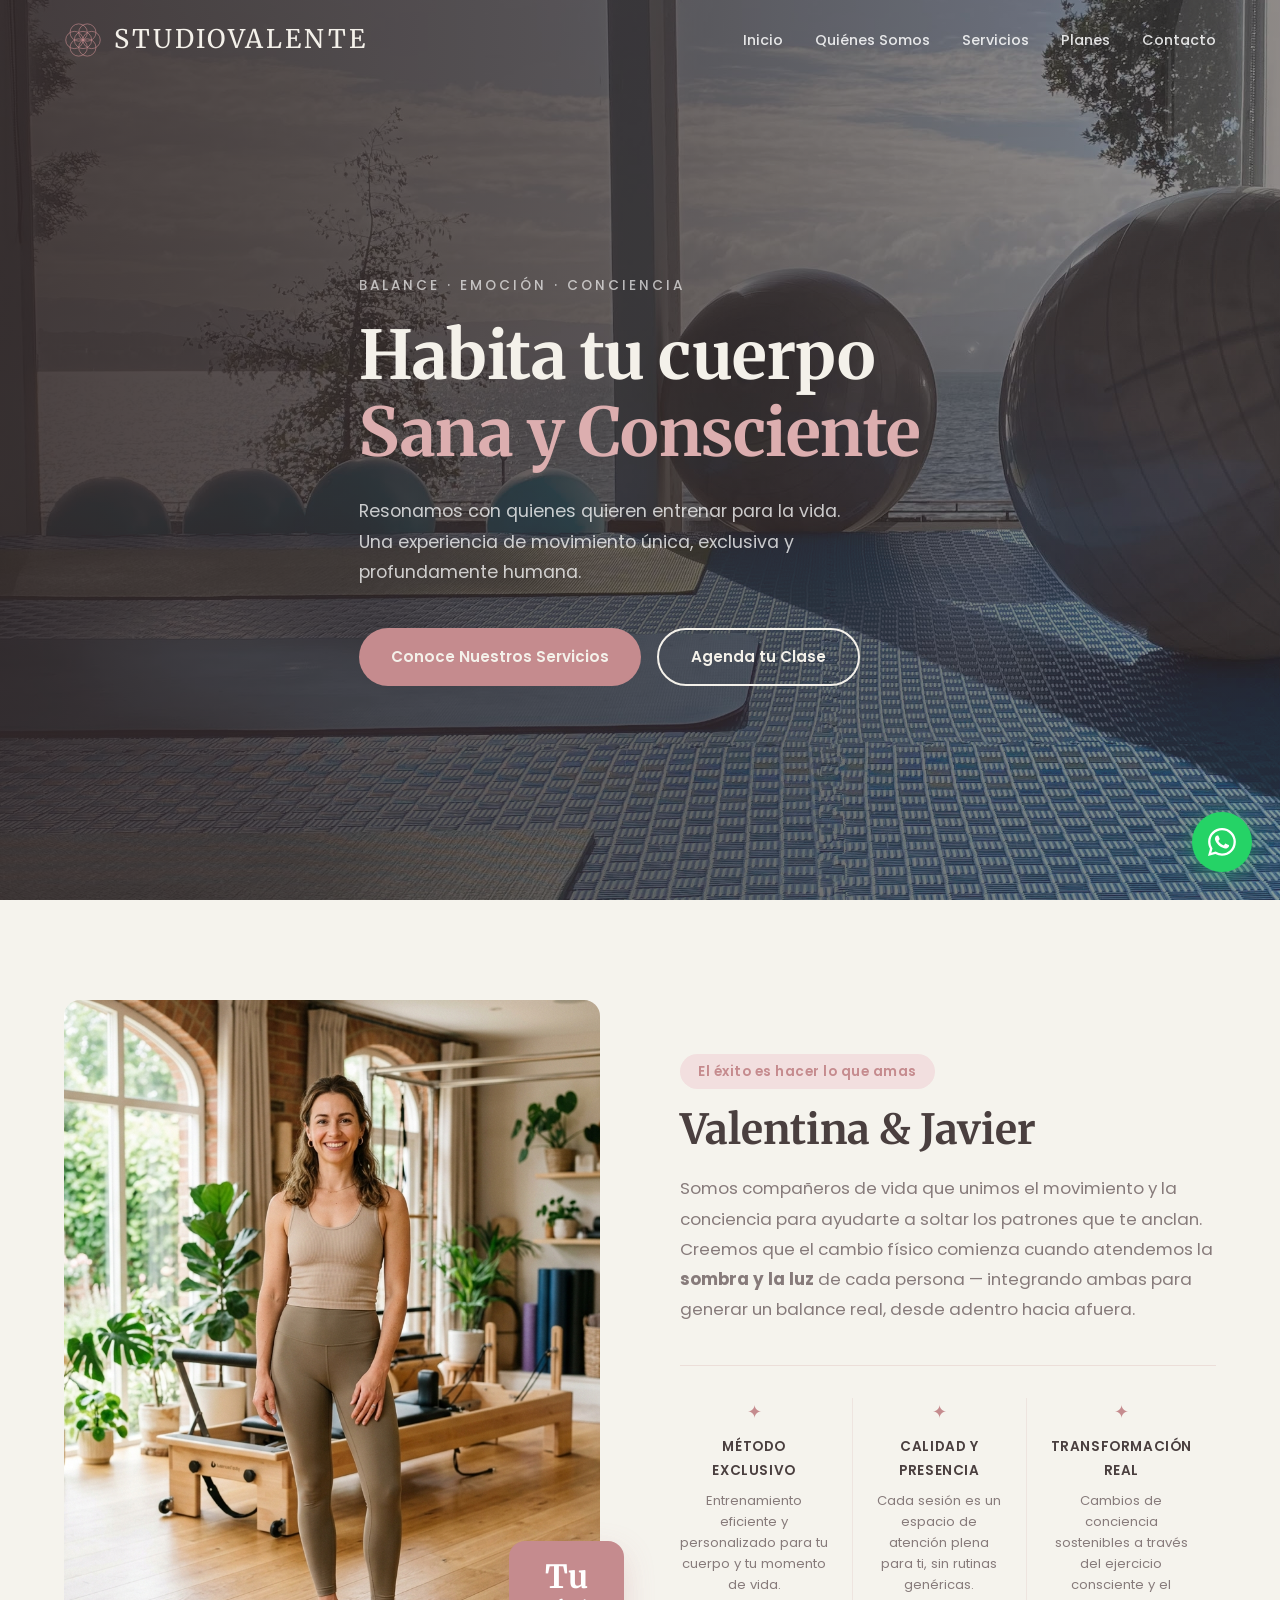
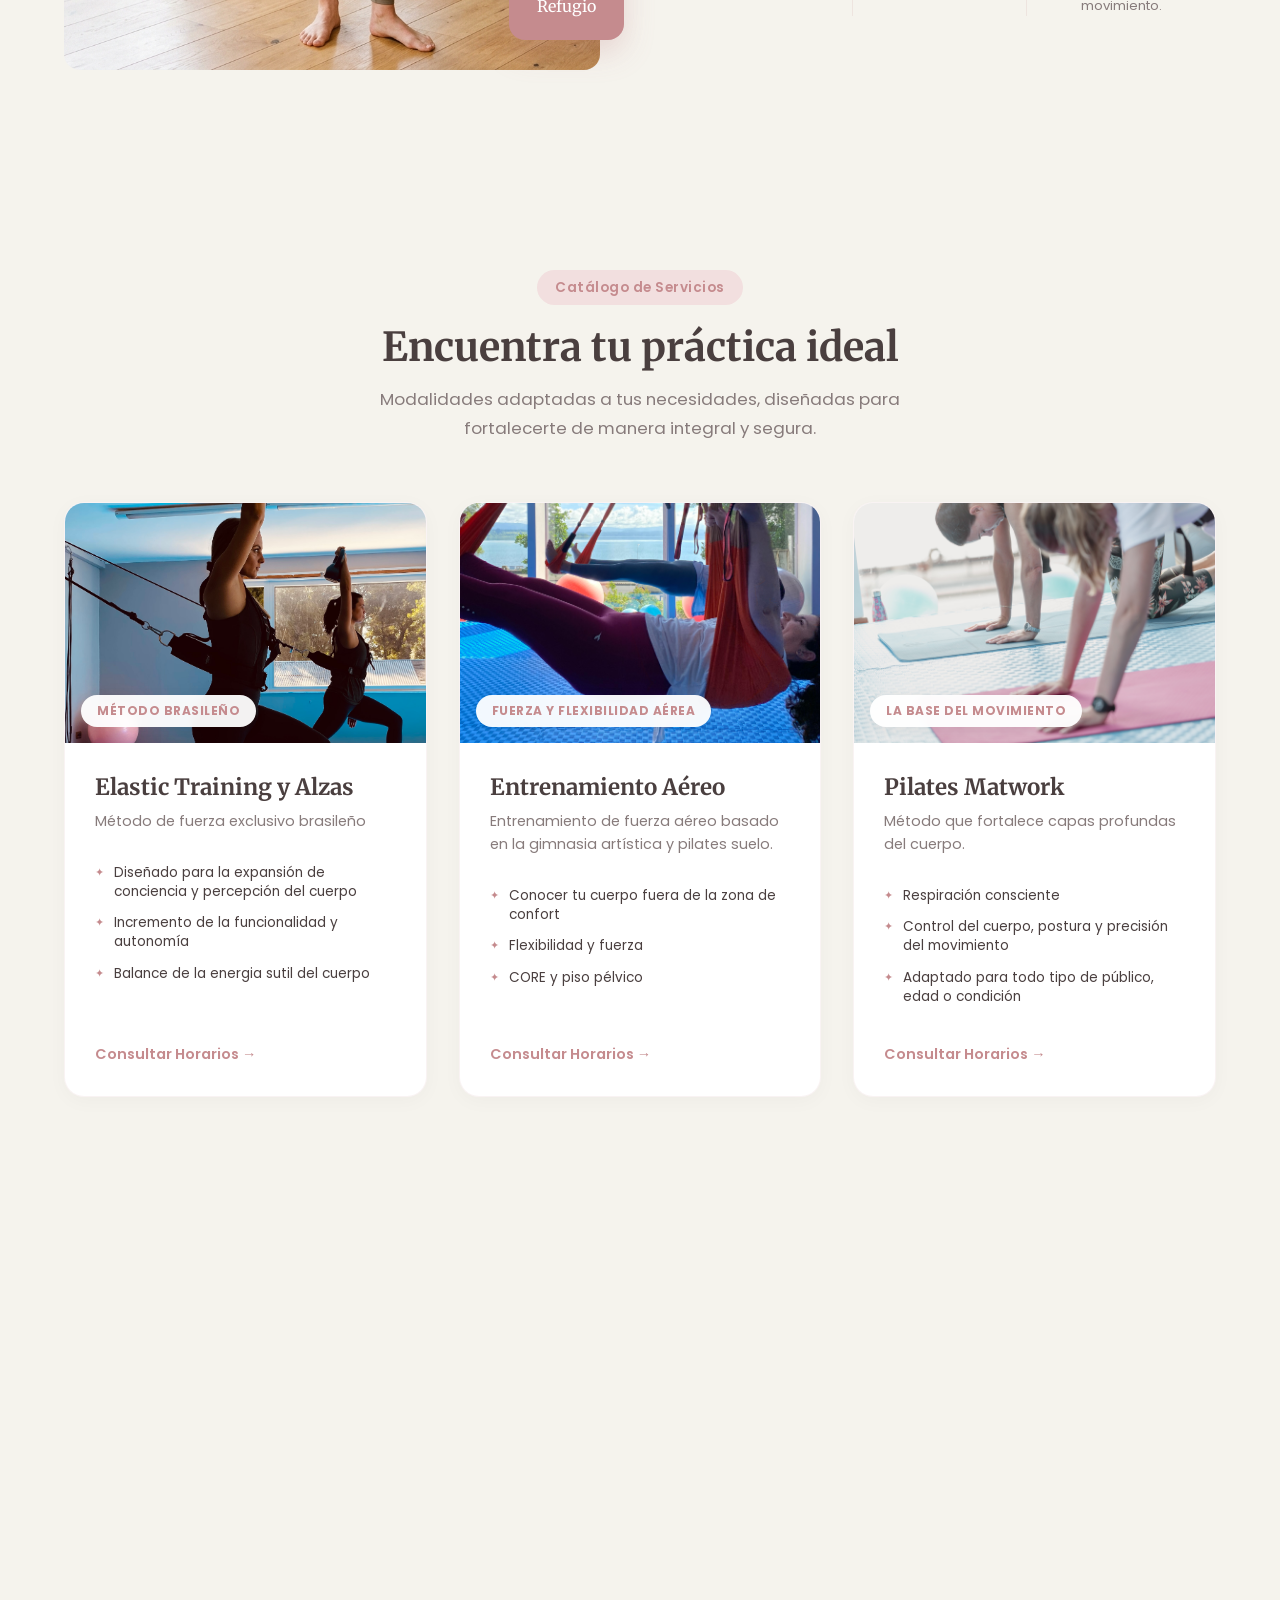
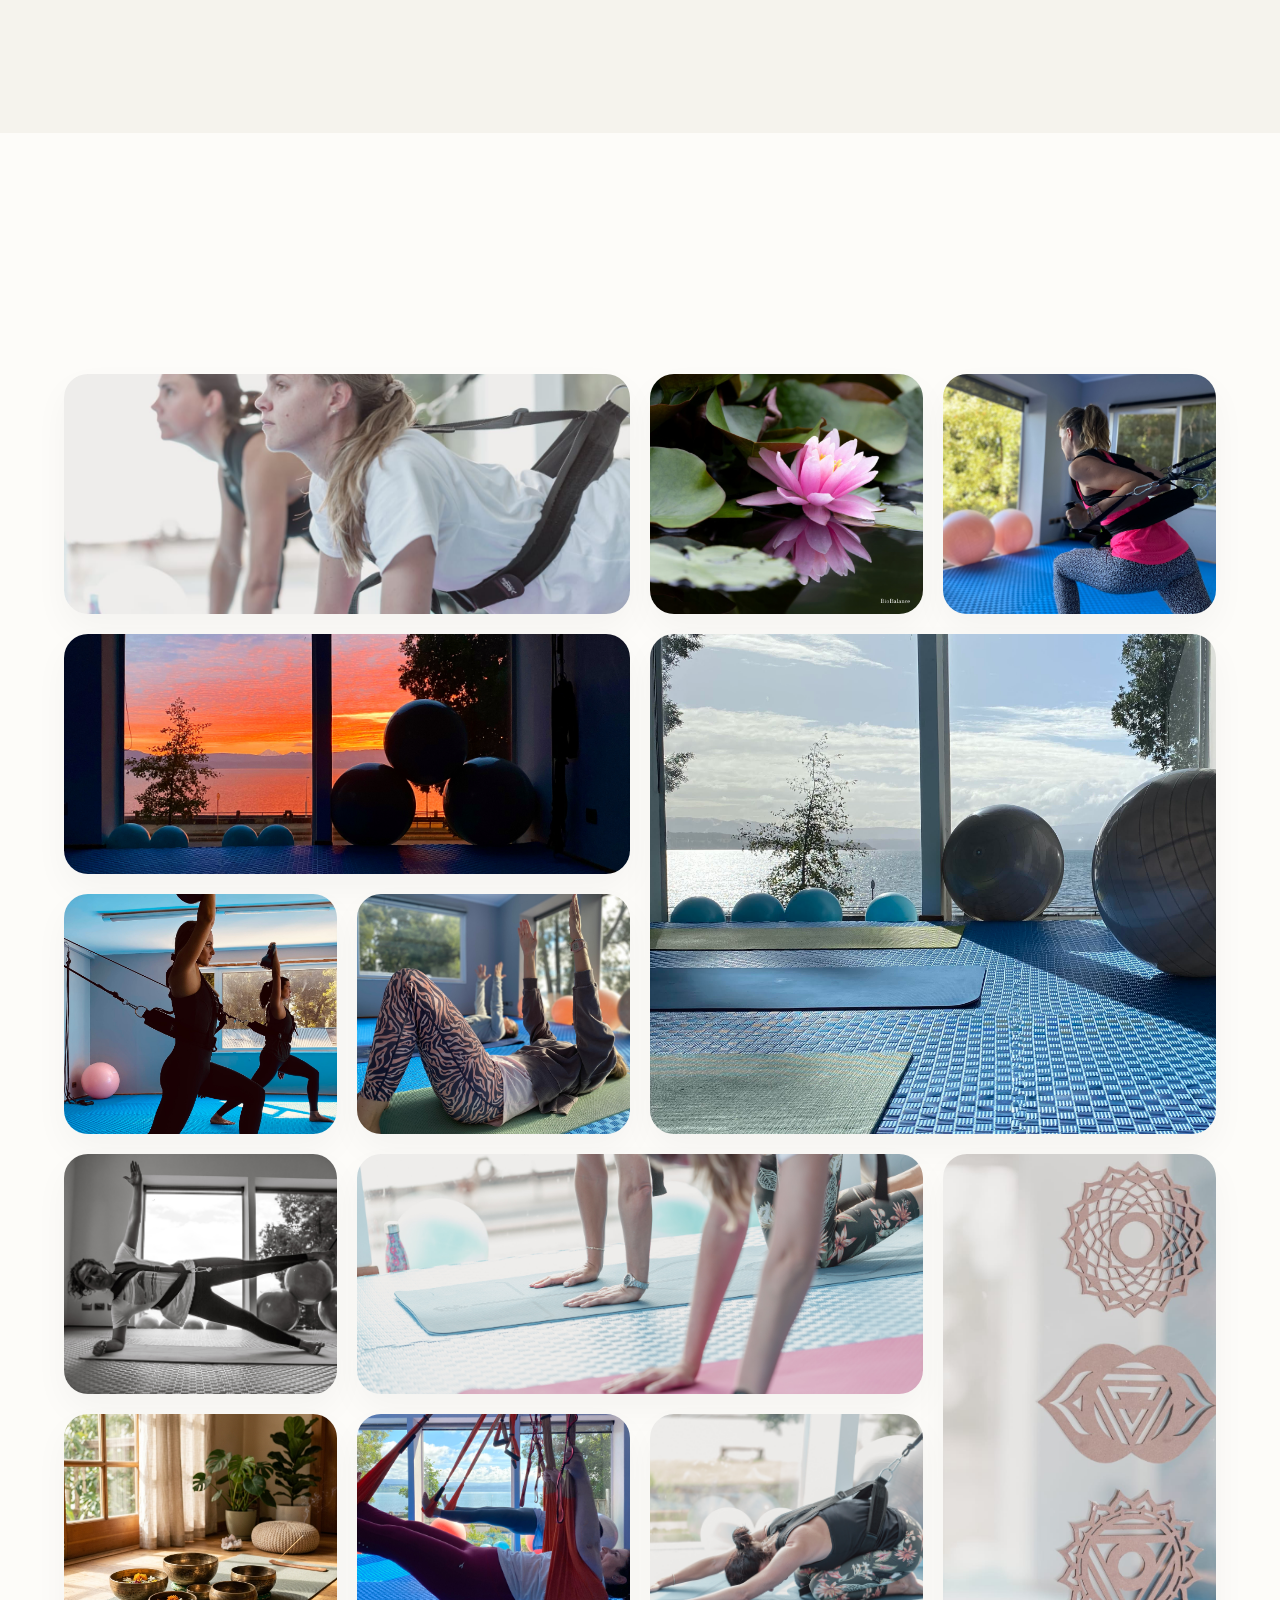
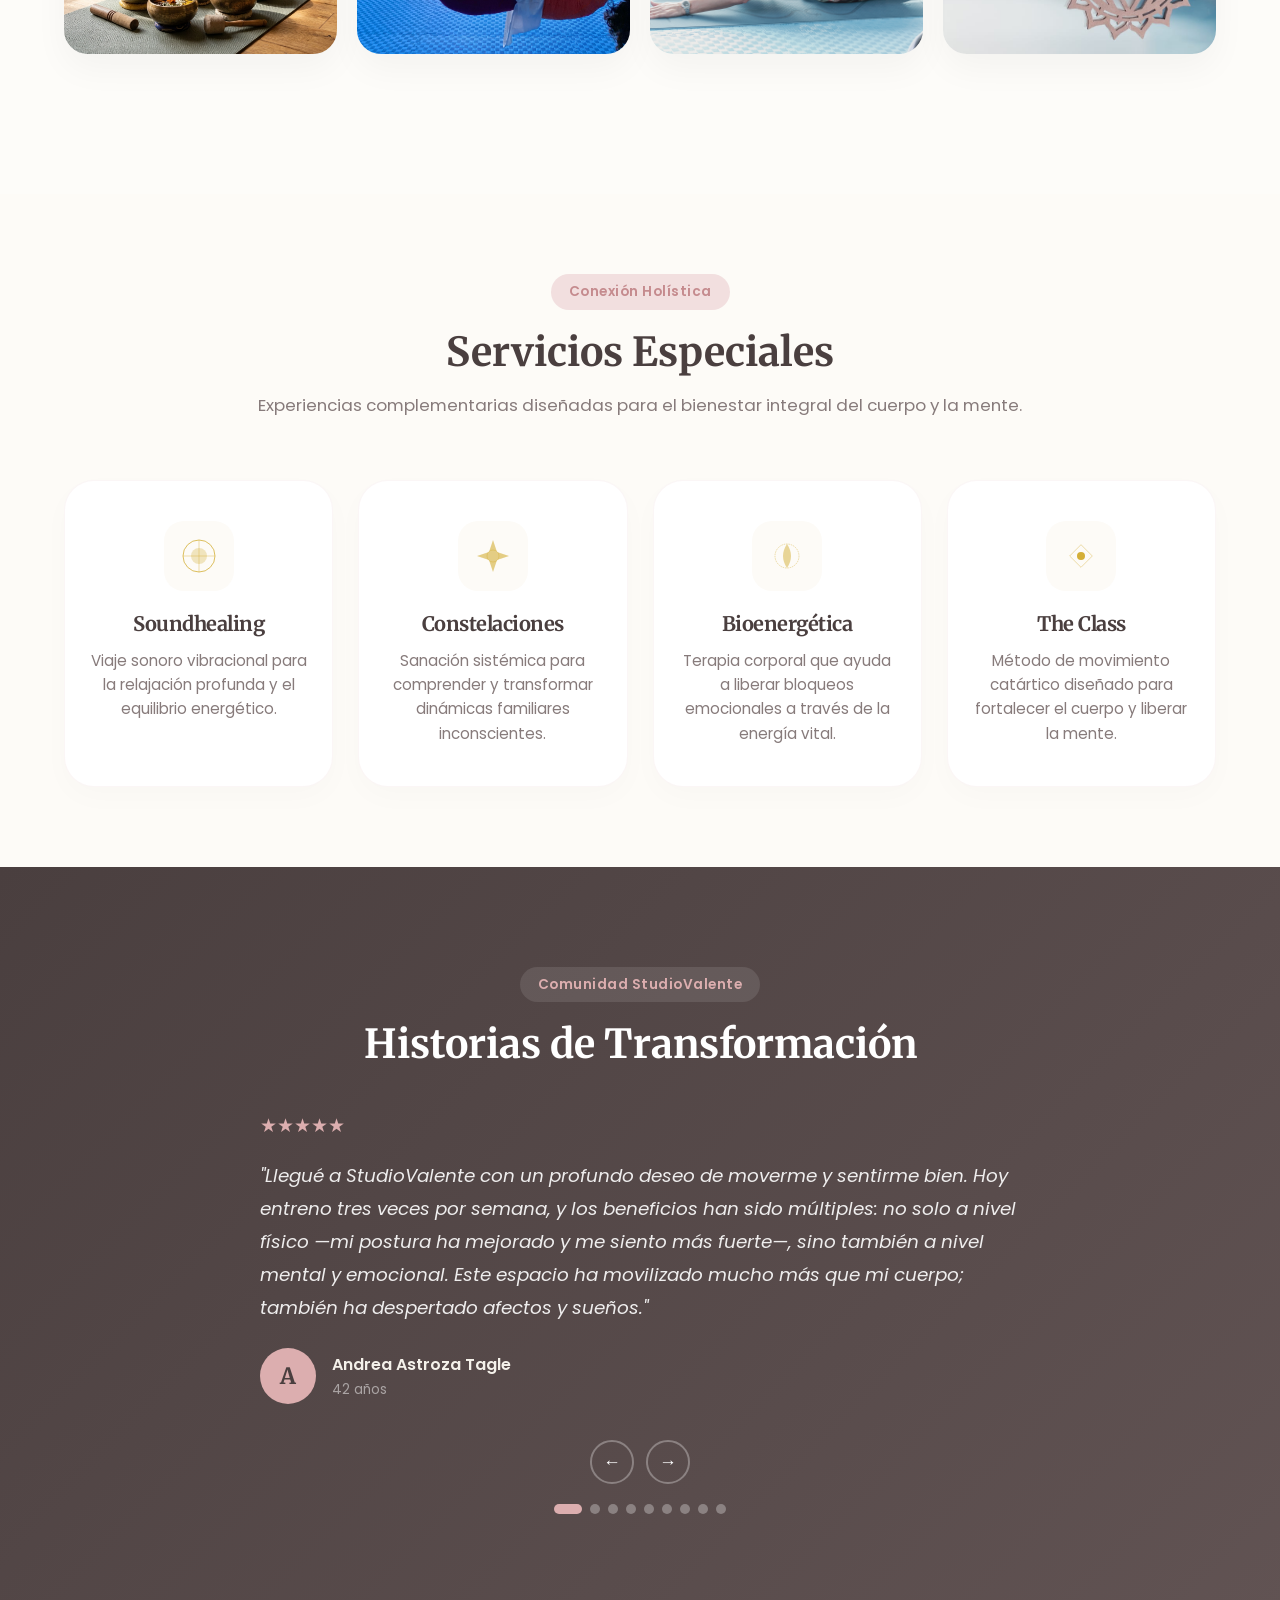
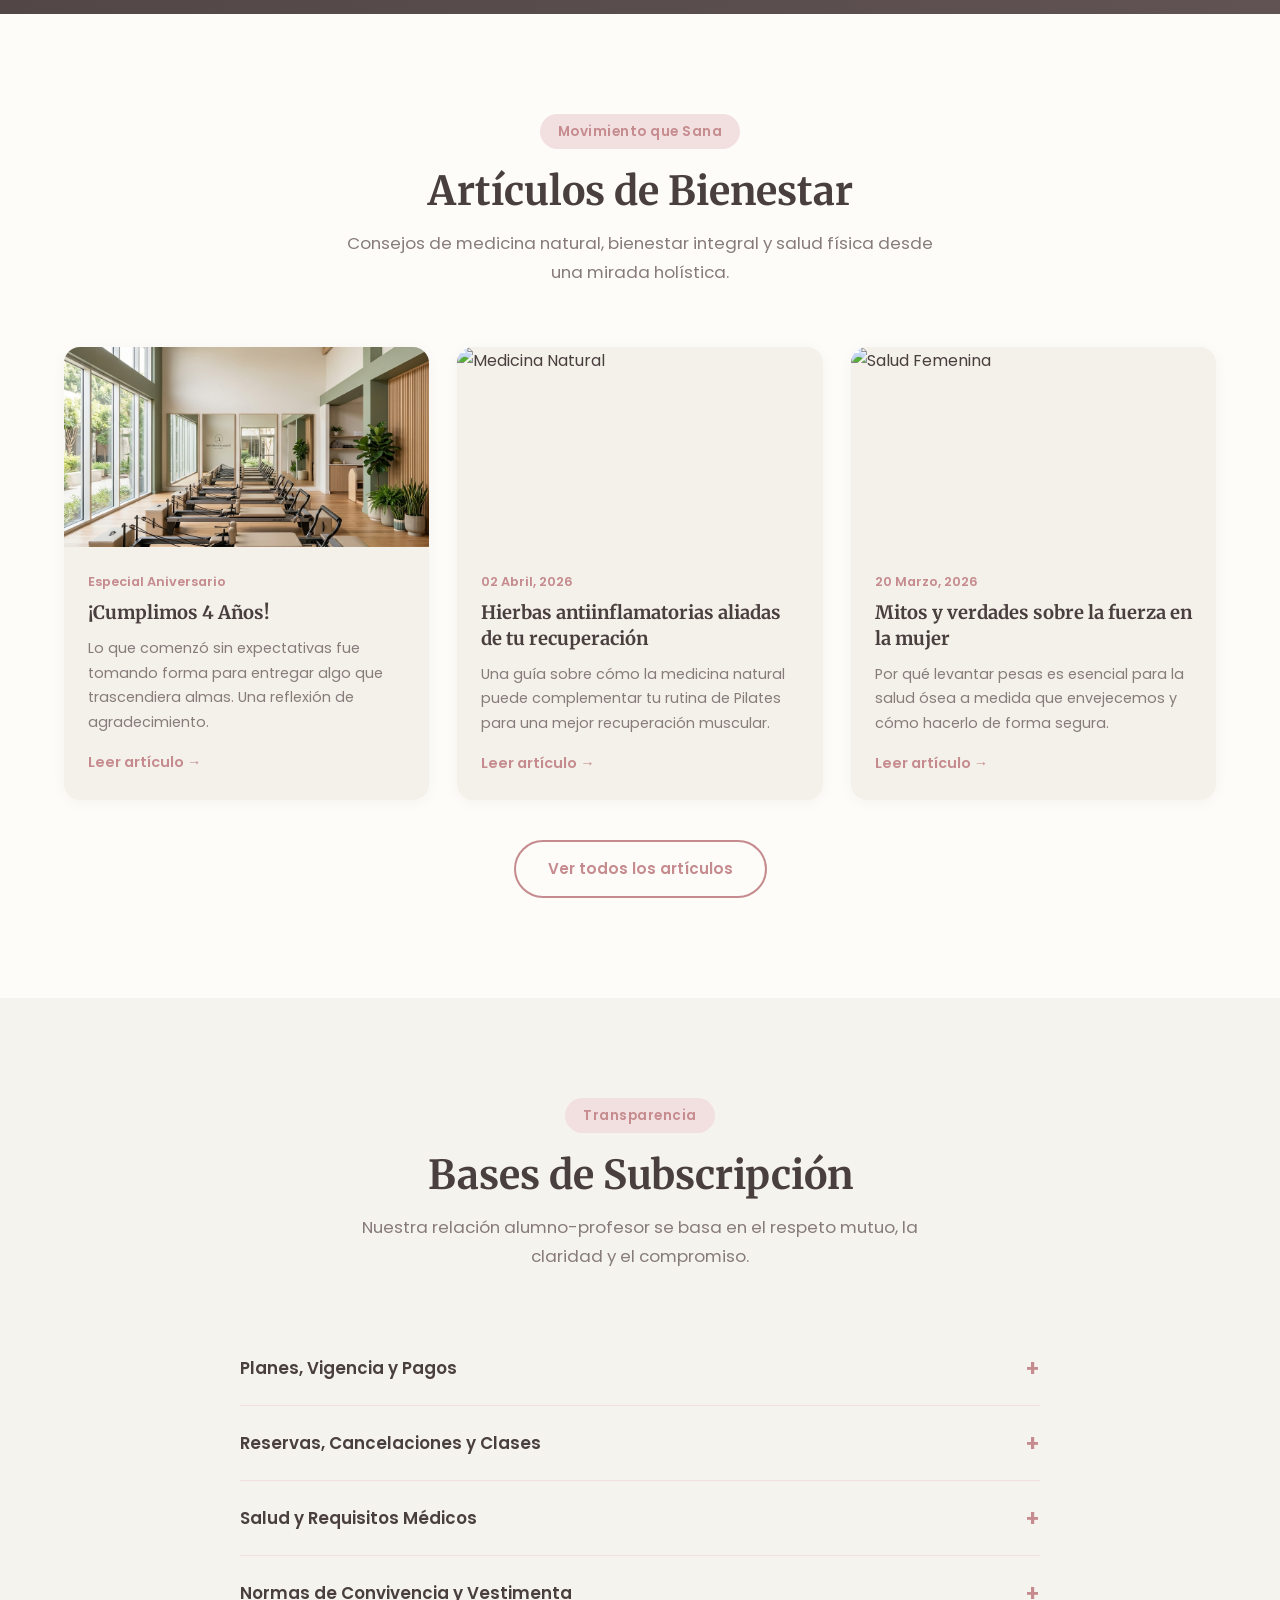
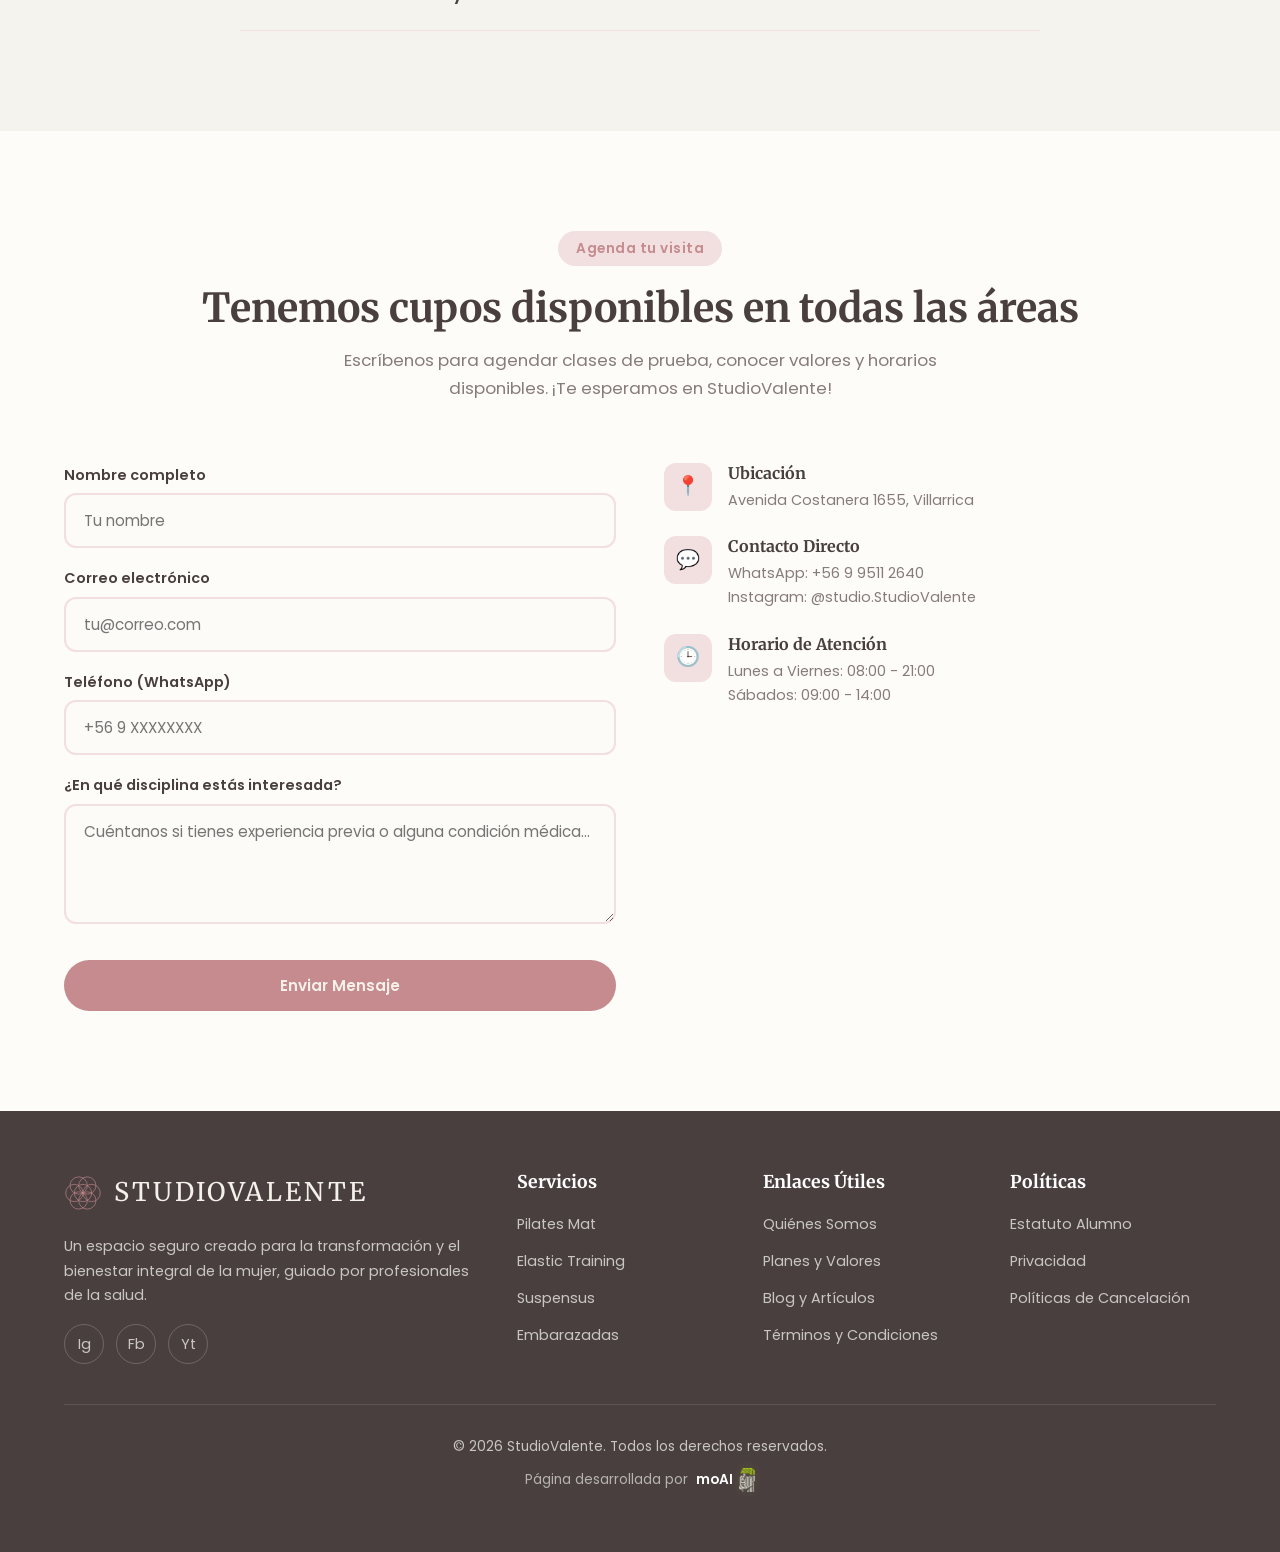
==== commit b1535e7f: "Rebrand site from BioBalance to StudioValente Update domain, copy, images, and metadata for the new " ====
--- a/index.html
+++ b/index.html
@@ -1,12 +1,12 @@
-<!DOCTYPE html>
+﻿<!DOCTYPE html>
 <html lang="es">
 
 <head>
     <meta charset="UTF-8">
     <meta name="viewport" content="width=device-width, initial-scale=1.0">
-    <title>Studio BioBalance | Pilates y Bienestar Integral</title>
+    <title>StudioValente | Pilates y Bienestar Integral en Villarrica</title>
     <meta name="description"
-        content="Estudio de Pilates para mujeres. Transforma tu cuerpo y equilibra tu vida con nuestros métodos especializados y atención cálida.">
+        content="Estudio de Pilates para mujeres en Villarrica, Chile. Transforma tu cuerpo y equilibra tu vida con nuestros métodos especializados y atención cálida.">
 
     <!-- Fonts -->
     <link rel="preconnect" href="https://fonts.googleapis.com">
@@ -19,9 +19,65 @@
     <link rel="stylesheet" href="css/styles.css?v=2.0">
 
     <!-- SEO / OpenGraph -->
-    <meta property="og:title" content="BioBalance | Pilates y Bienestar Integral">
+    <meta property="og:title" content="StudioValente | Pilates y Bienestar Integral">
     <meta property="og:description" content="Transforma tu cuerpo y equilibra tu vida con nuestros métodos de Pilates.">
     <meta property="og:type" content="website">
+
+    <!-- Canonical -->
+    <link rel="canonical" href="https://StudioValente.cl/">
+
+    <!-- Open Graph completo -->
+    <meta property="og:url" content="https://StudioValente.cl/">
+    <meta property="og:image" content="https://StudioValente.cl/images/pilates-matwork-suspensus-studiovalente-3.jpg">
+    <meta property="og:locale" content="es_CL">
+    <meta property="og:site_name" content="StudioValente">
+
+    <!-- Twitter Cards -->
+    <meta name="twitter:card" content="summary_large_image">
+    <meta name="twitter:title" content="StudioValente | Pilates y Bienestar Integral en Villarrica">
+    <meta name="twitter:description" content="Estudio de Pilates para mujeres en Villarrica. Transforma tu cuerpo y equilibra tu vida.">
+    <meta name="twitter:image" content="https://StudioValente.cl/images/pilates-matwork-suspensus-studiovalente-3.jpg">
+
+    <!-- Favicon -->
+    <link rel="icon" href="images/logo.svg" type="image/svg+xml">
+    <link rel="apple-touch-icon" href="images/logo.svg">
+
+    <!-- Schema Markup -->
+    <script type="application/ld+json">
+    {
+      "@context": "https://schema.org",
+      "@type": "SportsActivityLocation",
+      "name": "StudioValente",
+      "description": "Estudio de Pilates y bienestar integral para mujeres en Villarrica, Chile",
+      "url": "https://StudioValente.cl",
+      "telephone": "+56995112640",
+      "address": {
+        "@type": "PostalAddress",
+        "streetAddress": "Avenida Costanera 1655",
+        "addressLocality": "Villarrica",
+        "addressCountry": "CL"
+      },
+      "openingHoursSpecification": [
+        {
+          "@type": "OpeningHoursSpecification",
+          "dayOfWeek": ["Monday","Tuesday","Wednesday","Thursday","Friday"],
+          "opens": "08:00",
+          "closes": "21:00"
+        },
+        {
+          "@type": "OpeningHoursSpecification",
+          "dayOfWeek": "Saturday",
+          "opens": "09:00",
+          "closes": "14:00"
+        }
+      ],
+      "aggregateRating": {
+        "@type": "AggregateRating",
+        "ratingValue": "5",
+        "reviewCount": "9"
+      }
+    }
+    </script>
 </head>
 
 <body>
@@ -29,7 +85,7 @@
 
     <div id="preloader">
         <div class="loader-content">
-            <img src="images/logo.svg" alt="BioBalance" class="loader-logo">
+            <img src="images/logo.svg" alt="StudioValente" class="loader-logo">
         </div>
     </div>
 
@@ -55,8 +111,8 @@
             <div class="container nav-inner">
                 <a href="#" class="nav-logo"
                     style="display: flex; align-items: center; gap: 12px; letter-spacing: 3px; font-weight: 400; text-transform: uppercase;">
-                    <img src="images/logo.svg" alt="BioBalance Logo" style="height: 38px; width: auto;">
-                    BioBalance
+                    <img src="images/logo.svg" alt="StudioValente Logo" style="height: 38px; width: auto;">
+                    StudioValente
                 </a>
                 <ul class="nav-links">
                     <li><a href="#inicio">Inicio</a></li>
@@ -74,7 +130,7 @@
         <!-- Hero Section -->
         <section id="inicio" class="hero">
             <div class="hero-bg">
-                <img src="images/pilates-matwork-suspensus-biobalance-3.jpg" alt="Mujer practicando Pilates">
+                <img src="images/pilates-matwork-suspensus-studiovalente-3.jpg" alt="Mujer practicando Pilates">
                 <div class="hero-overlay"></div>
             </div>
             <div class="container hero-content">
@@ -93,7 +149,7 @@
         <section id="nosotros" class="about">
             <div class="container about-grid">
                 <div class="about-img fade-up">
-                    <img src="images/about_instructor.png" alt="Instructora de BioBalance">
+                    <img src="images/about_instructor.png" alt="Instructora de StudioValente">
                     <div class="accent-box">
                         <div class="big">Tu</div>
                         <div>Refugio</div>
@@ -145,7 +201,7 @@
                     <!-- Servicio 1 -->
                     <div class="service-card fade-up">
                         <div class="service-card-img">
-                            <img src="images/elastic-training-alzas-biobalance-8.jpeg" alt="Elastic Training"
+                            <img src="images/elastic-training-alzas-studiovalente-8.jpeg" alt="Elastic Training"
                                 style="object-position: center 25%;">
                             <span class="tag">Método Brasileño</span>
                         </div>
@@ -164,7 +220,7 @@
                     <!-- Servicio 2 -->
                     <div class="service-card fade-up" style="transition-delay: 0.1s;">
                         <div class="service-card-img">
-                            <img src="images/pilates-matwork-suspensus-biobalance-4.jpg" alt="Suspensus"
+                            <img src="images/pilates-matwork-suspensus-studiovalente-4.jpg" alt="Suspensus"
                                 style="object-position: center 85%;">
                             <span class="tag">Fuerza y Flexibilidad Aérea</span>
                         </div>
@@ -183,7 +239,7 @@
                     <!-- Servicio 3 -->
                     <div class="service-card fade-up" style="transition-delay: 0.2s;">
                         <div class="service-card-img">
-                            <img src="images/elastic-training-alzas-biobalance-6.jpeg" alt="Pilates Matwork BioBalance">
+                            <img src="images/elastic-training-alzas-studiovalente-6.jpeg" alt="Pilates Matwork StudioValente">
                             <span class="tag">La Base del Movimiento</span>
                         </div>
                         <div class="service-card-body">
@@ -201,7 +257,7 @@
                     <!-- Servicio 4 -->
                     <div class="service-card fade-up">
                         <div class="service-card-img">
-                            <img src="images/service_prenatal.png" alt="Entrenamiento para Embarazadas BioBalance">
+                            <img src="images/service_prenatal.png" alt="Entrenamiento para Embarazadas StudioValente">
                             <span class="tag">¡Estamos de regreso!</span>
                         </div>
                         <div class="service-card-body">
@@ -219,7 +275,7 @@
                     <!-- Servicio 6 -->
                     <div class="service-card fade-up">
                         <div class="service-card-img">
-                            <img src="images/yoga infantil.png" alt="Yoga Infantil BioBalance">
+                            <img src="images/yoga infantil.png" alt="Yoga Infantil StudioValente">
                             <span class="tag">Para los más pequeños</span>
                         </div>
                         <div class="service-card-body">
@@ -299,7 +355,7 @@
                     <h3 style="margin-bottom: 20px; text-align: center; font-family: var(--font-secondary);">Calendario
                         de Clases</h3>
                     <div class="calendar-image-container fade-up">
-                        <img src="images/calendario.png" alt="Calendario de Clases BioBalance" class="calendar-img">
+                        <img src="images/calendario.png" alt="Calendario de Clases StudioValente" class="calendar-img">
                         <div class="calendar-placeholder">
                             <p>Para cambiar el calendario, sube una imagen llamada <strong>calendario.png</strong> a la
                                 carpeta <strong>images</strong>.</p>
@@ -331,57 +387,57 @@
                 </div>
                 <div class="gallery-grid fade-up">
                     <div class="gallery-item wide">
-                        <img src="images/elastic-training-alzas-biobalance-3.jpeg" alt="Entrenamiento BioBalance">
+                        <img src="images/elastic-training-alzas-studiovalente-3.jpeg" alt="Entrenamiento StudioValente">
                         <div class="overlay"><span>Fuerza y Conciencia</span></div>
                     </div>
                     <div class="gallery-item">
-                        <img src="images/Sesiones complementarias.png" alt="Sesiones Complementarias BioBalance">
+                        <img src="images/Sesiones complementarias.png" alt="Sesiones Complementarias StudioValente">
                         <div class="overlay"><span>Sesiones Especiales</span></div>
                     </div>
                     <div class="gallery-item">
-                        <img src="images/elastic-training-alzas-biobalance-7.jpeg" alt="Elastic Training">
+                        <img src="images/elastic-training-alzas-studiovalente-7.jpeg" alt="Elastic Training">
                         <div class="overlay"><span>Elastic Training</span></div>
                     </div>
                     <div class="gallery-item wide">
-                        <img src="images/elastic-training-alzas-biobalance-2.jpeg" alt="Nuestro Estudio">
+                        <img src="images/elastic-training-alzas-studiovalente-2.jpeg" alt="Nuestro Estudio">
                         <div class="overlay"><span>Tu Refugio</span></div>
                     </div>
                     <div class="gallery-item large">
-                        <img src="images/pilates-matwork-suspensus-biobalance-3.jpg" alt="Clase BioBalance">
+                        <img src="images/pilates-matwork-suspensus-studiovalente-3.jpg" alt="Clase StudioValente">
                         <div class="overlay"><span>Nuestra Energía</span></div>
                     </div>
                     <div class="gallery-item">
-                        <img src="images/elastic-training-alzas-biobalance-8.jpeg" alt="Técnica BioBalance"
+                        <img src="images/elastic-training-alzas-studiovalente-8.jpeg" alt="Técnica StudioValente"
                             style="object-position: center 25%;">
                         <div class="overlay"><span>Conexión y Técnica</span></div>
                     </div>
                     <div class="gallery-item">
-                        <img src="images/pilates-matwork-suspensus-biobalance-2.jpg" alt="Suspensus BioBalance">
+                        <img src="images/pilates-matwork-suspensus-studiovalente-2.jpg" alt="Suspensus StudioValente">
                         <div class="overlay"><span>Control Total</span></div>
                     </div>
                     <div class="gallery-item">
-                        <img src="images/elastic-training-alzas-biobalance-4.jpeg" alt="Disciplina BioBalance">
+                        <img src="images/elastic-training-alzas-studiovalente-4.jpeg" alt="Disciplina StudioValente">
                         <div class="overlay"><span>Disciplina</span></div>
                     </div>
                     <div class="gallery-item wide">
-                        <img src="images/elastic-training-alzas-biobalance-6.jpeg" alt="Matwork">
+                        <img src="images/elastic-training-alzas-studiovalente-6.jpeg" alt="Matwork">
                         <div class="overlay"><span>Pilates Matwork</span></div>
                     </div>
                     <div class="gallery-item tall">
-                        <img src="images/elastic-training-alzas-biobalance-1.jpeg" alt="Sesión BioBalance">
+                        <img src="images/elastic-training-alzas-studiovalente-1.jpeg" alt="Sesión StudioValente">
                         <div class="overlay"><span>Equilibrio</span></div>
                     </div>
                     <div class="gallery-item">
-                        <img src="images/special_soundhealing.png" alt="Sound Healing BioBalance">
+                        <img src="images/special_soundhealing.png" alt="Sound Healing StudioValente">
                         <div class="overlay"><span>Sound Healing</span></div>
                     </div>
                     <div class="gallery-item">
-                        <img src="images/pilates-matwork-suspensus-biobalance-4.jpg" alt="Suspensus BioBalance"
+                        <img src="images/pilates-matwork-suspensus-studiovalente-4.jpg" alt="Suspensus StudioValente"
                             style="object-position: center 85%;">
                         <div class="overlay"><span>Movimiento Aéreo</span></div>
                     </div>
                     <div class="gallery-item">
-                        <img src="images/elastic-training-alzas-biobalance-5.jpeg" alt="Bienestar BioBalance">
+                        <img src="images/elastic-training-alzas-studiovalente-5.jpeg" alt="Bienestar StudioValente">
                         <div class="overlay"><span>Bienestar</span></div>
                     </div>
                 </div>
@@ -566,7 +622,7 @@
                 <div class="section-header" style="margin-bottom: 40px;">
                     <span class="section-tag"
                         style="background: rgba(255,255,255,0.1); color: var(--primary-light);">Comunidad
-                        BioBalance</span>
+                        StudioValente</span>
                     <h2 style="color: #fff;">Historias de Transformación</h2>
                 </div>
 
@@ -575,7 +631,7 @@
                         <!-- Testimonio 1: Andrea Astroza -->
                         <div class="testimonial-card">
                             <div class="stars">★★★★★</div>
-                            <blockquote>"Llegué a Studio Biobalance con un profundo deseo de moverme y sentirme bien.
+                            <blockquote>"Llegué a StudioValente con un profundo deseo de moverme y sentirme bien.
                                 Hoy entreno tres veces por semana, y los beneficios han sido múltiples: no solo a nivel
                                 físico —mi postura ha mejorado y me siento más fuerte—, sino también a nivel mental y
                                 emocional. Este espacio ha movilizado mucho más que mi cuerpo; también ha despertado
@@ -632,7 +688,7 @@
                                 <div class="avatar">P</div>
                                 <div class="author-info">
                                     <div class="name">Paz Nilo</div>
-                                    <div class="role">Comunidad BioBalance</div>
+                                    <div class="role">Comunidad StudioValente</div>
                                 </div>
                             </div>
                         </div>
@@ -647,7 +703,7 @@
                                 <div class="avatar">G</div>
                                 <div class="author-info">
                                     <div class="name">Gustavo Vega</div>
-                                    <div class="role">Comunidad BioBalance</div>
+                                    <div class="role">Comunidad StudioValente</div>
                                 </div>
                             </div>
                         </div>
@@ -691,7 +747,7 @@
                             <blockquote>"Llevo más de dos años entrenando con ustedes y la experiencia ha sido demasiado
                                 buena. Desde el principio me he sentido súper cómoda y motivada. Tanto Valentina como
                                 Javier siempre han estado atentos, apoyando y haciendo que cada entrenamiento sea
-                                desafiante pero entretenido. Feliz de ser parte de BioBalance."</blockquote>
+                                desafiante pero entretenido. Feliz de ser parte de StudioValente."</blockquote>
                             <div class="author">
                                 <div class="avatar">C</div>
                                 <div class="author-info">
@@ -704,15 +760,15 @@
                         <!-- Testimonio 9: Coca Lazcano -->
                         <div class="testimonial-card">
                             <div class="stars">★★★★★</div>
-                            <blockquote>"Mi experiencia con BioBalance me tiene súper contenta. Siempre ejercicios
+                            <blockquote>"Mi experiencia con StudioValente me tiene súper contenta. Siempre ejercicios
                                 diferentes. Cuerpo adolorido pero que se borra luego y tarea cumplida, con los mejores
-                                profes y mis compañeras siempre con las mejores sonrisas. ¡Gracias BioBalance!"
+                                profes y mis compañeras siempre con las mejores sonrisas. ¡Gracias StudioValente!"
                             </blockquote>
                             <div class="author">
                                 <div class="avatar">C</div>
                                 <div class="author-info">
                                     <div class="name">Coca Lazcano</div>
-                                    <div class="role">Comunidad BioBalance</div>
+                                    <div class="role">Comunidad StudioValente</div>
                                 </div>
                             </div>
                         </div>
@@ -752,7 +808,7 @@
                     <!-- Artículo Aniversario -->
                     <article class="blog-card fade-up">
                         <div class="blog-card-img">
-                            <img src="images/gallery_studio.png" alt="Aniversario BioBalance">
+                            <img src="images/gallery_studio.png" alt="Aniversario StudioValente">
                         </div>
                         <div class="blog-card-body">
                             <div class="date">Especial Aniversario</div>
@@ -903,7 +959,7 @@
                     <span class="section-tag">Agenda tu visita</span>
                     <h2>Tenemos cupos disponibles en todas las áreas</h2>
                     <p>Escríbenos para agendar clases de prueba, conocer valores y horarios disponibles. ¡Te esperamos
-                        en BioBalance!</p>
+                        en StudioValente!</p>
                 </div>
 
                 <div class="contact-grid">
@@ -943,7 +999,7 @@
                             <div class="ic">💬</div>
                             <div>
                                 <h4>Contacto Directo</h4>
-                                <p>WhatsApp: +56 9 9511 2640<br>Instagram: @studio.biobalance</p>
+                                <p>WhatsApp: +56 9 9511 2640<br>Instagram: @studio.StudioValente</p>
                             </div>
                         </div>
                         <div class="contact-info-item">
@@ -957,7 +1013,7 @@
                         <!-- Placeholder de Mapa -->
                         <div class="map-container">
                             <iframe
-                                src="https://www.google.com/maps/embed?pb=!1m18!1m12!1m3!1d3087.8500379894676!2d-72.21863952466329!3d-39.291651319938545!2m3!1f0!2f0!3f0!3m2!1i1024!2i768!4f13.1!3m3!1m2!1s0x961463000f5c9f5b%3A0x85b1071d51038a4e!2sBioBalance!5e0!3m2!1ses-419!2scl!4v1778601699937!5m2!1ses-419!2scl"
+                                src="https://www.google.com/maps/embed?pb=!1m18!1m12!1m3!1d3087.8500379894676!2d-72.21863952466329!3d-39.291651319938545!2m3!1f0!2f0!3f0!3m2!1i1024!2i768!4f13.1!3m3!1m2!1s0x961463000f5c9f5b%3A0x85b1071d51038a4e!2sStudioValente!5e0!3m2!1ses-419!2scl!4v1778601699937!5m2!1ses-419!2scl"
                                 loading="lazy" referrerpolicy="no-referrer-when-downgrade"></iframe>
                         </div>
                     </div>
@@ -974,8 +1030,8 @@
                 <div class="footer-col">
                     <a href="#" class="nav-logo"
                         style="margin-bottom: 20px; display: flex; align-items: center; gap: 12px; letter-spacing: 3px; font-weight: 400; text-transform: uppercase;">
-                        <img src="images/logo.svg" alt="BioBalance Logo" style="height: 38px; width: auto;">
-                        BioBalance
+                        <img src="images/logo.svg" alt="StudioValente Logo" style="height: 38px; width: auto;">
+                        StudioValente
                     </a>
                     <p>Un espacio seguro creado para la transformación y el bienestar integral de la mujer, guiado por
                         profesionales de la salud.</p>
@@ -1014,7 +1070,7 @@
             </div>
 
             <div class="footer-bottom">
-                <p>&copy; 2026 BioBalance. Todos los derechos reservados.</p>
+                <p>&copy; 2026 StudioValente. Todos los derechos reservados.</p>
 
                 <!-- Crédito moAI -->
                 <div class="moai-credit">
--- a/css/styles.css
+++ b/css/styles.css
@@ -1,4 +1,4 @@
-@import url('https://fonts.googleapis.com/css2?family=Merriweather:ital,wght@0,300;0,400;0,700;0,900;1,300;1,400;1,700;1,900&family=Poppins:ital,wght@0,300;0,400;0,500;0,600;0,700;1,300;1,400;1,500;1,600;1,700&display=swap');
+﻿@import url('https://fonts.googleapis.com/css2?family=Merriweather:ital,wght@0,300;0,400;0,700;0,900;1,300;1,400;1,700;1,900&family=Poppins:ital,wght@0,300;0,400;0,500;0,600;0,700;1,300;1,400;1,500;1,600;1,700&display=swap');
 
 :root {
     --font-primary: "Poppins", -apple-system, BlinkMacSystemFont, "Segoe UI", sans-serif;
@@ -1602,7 +1602,7 @@
 
 /* --- Estilos del Preloader --- */
 
-/* --- PRELOADER BIOBALANCE --- */
+/* --- PRELOADER StudioValente --- */
 #preloader {
     position: fixed;
     top: 0;
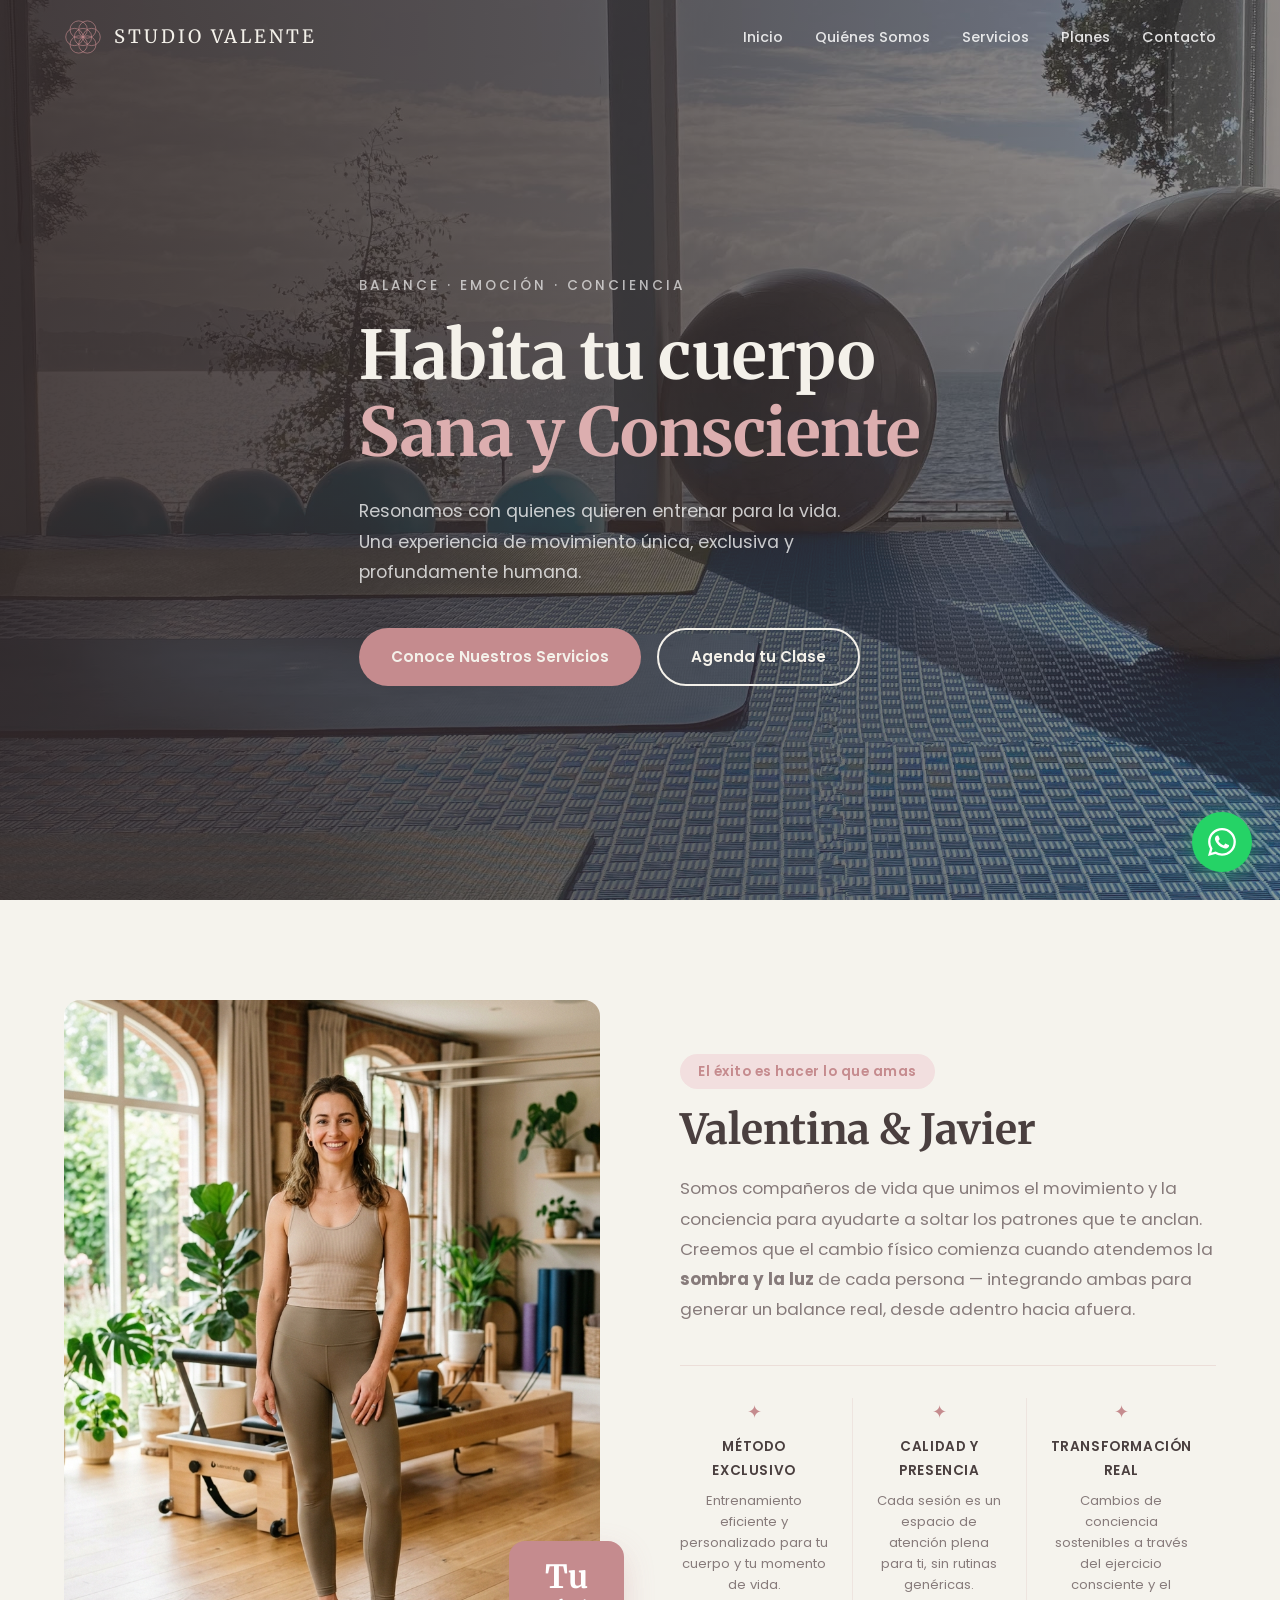
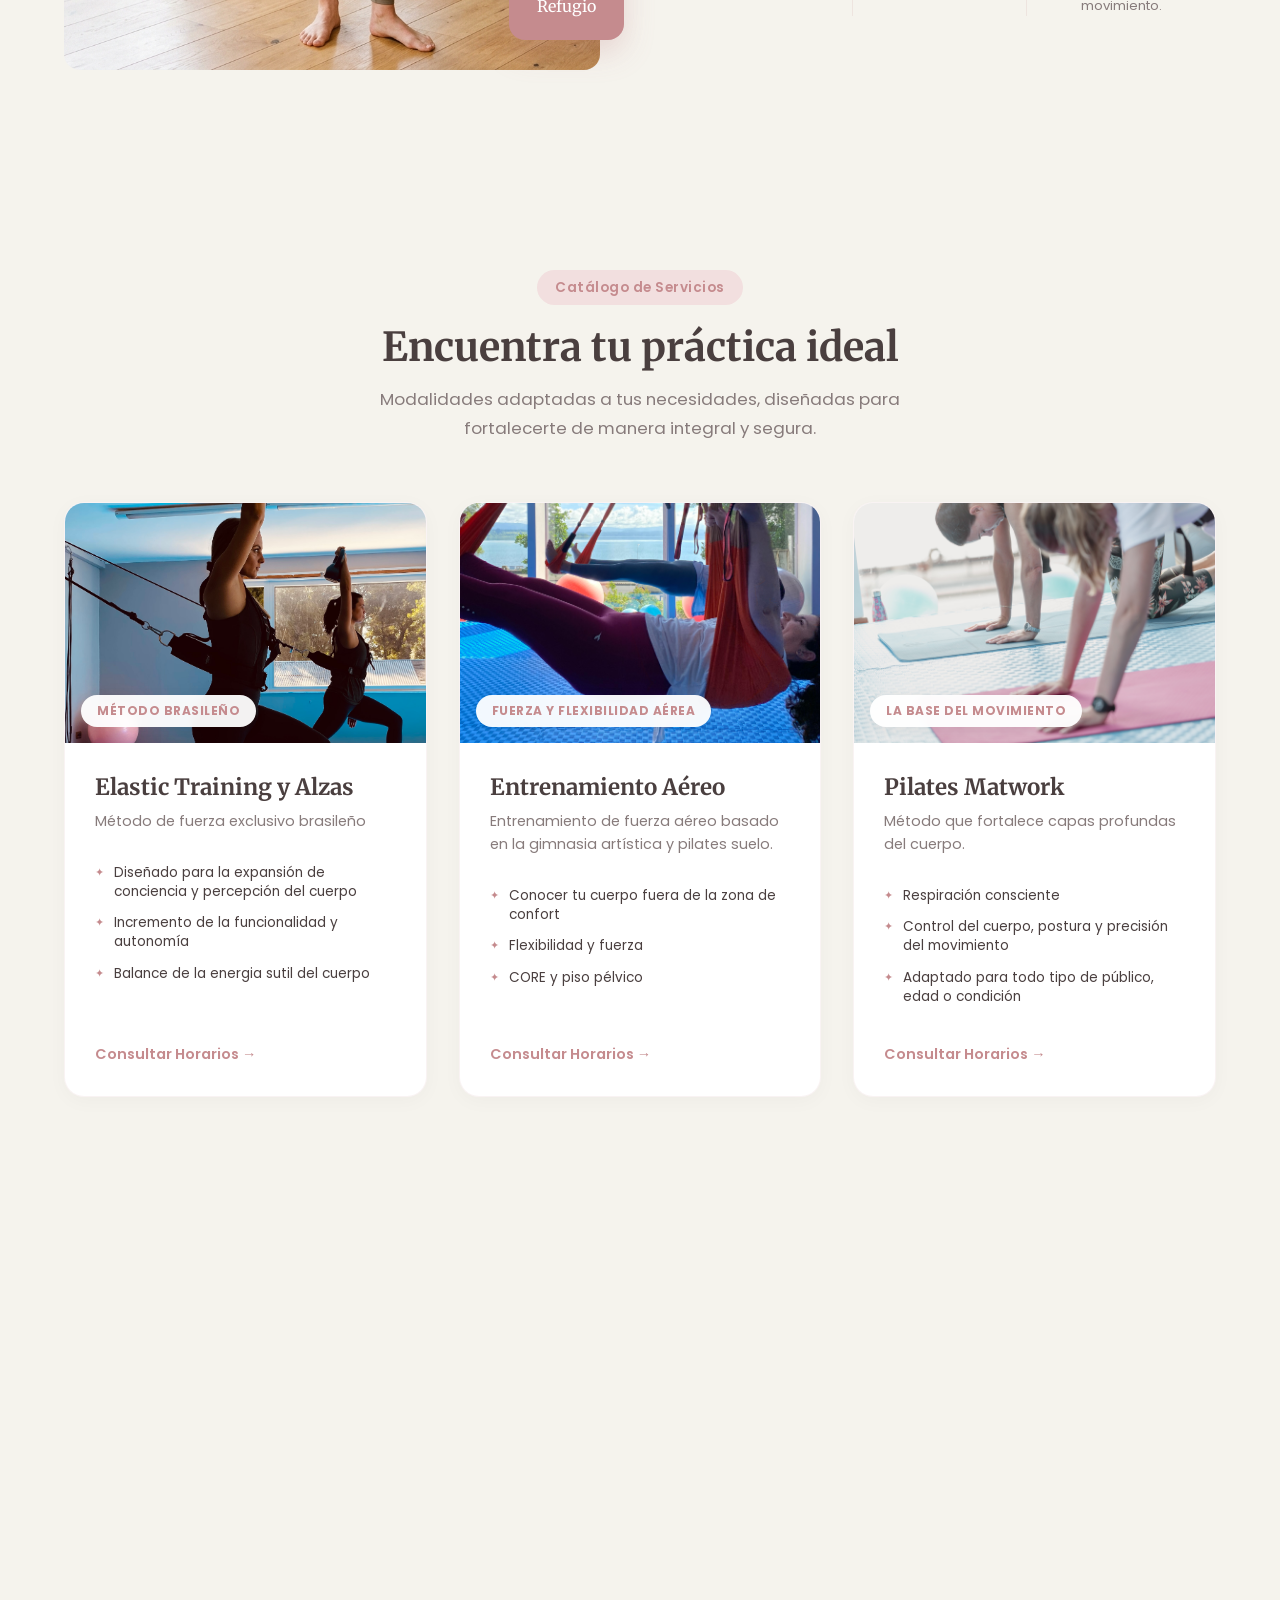
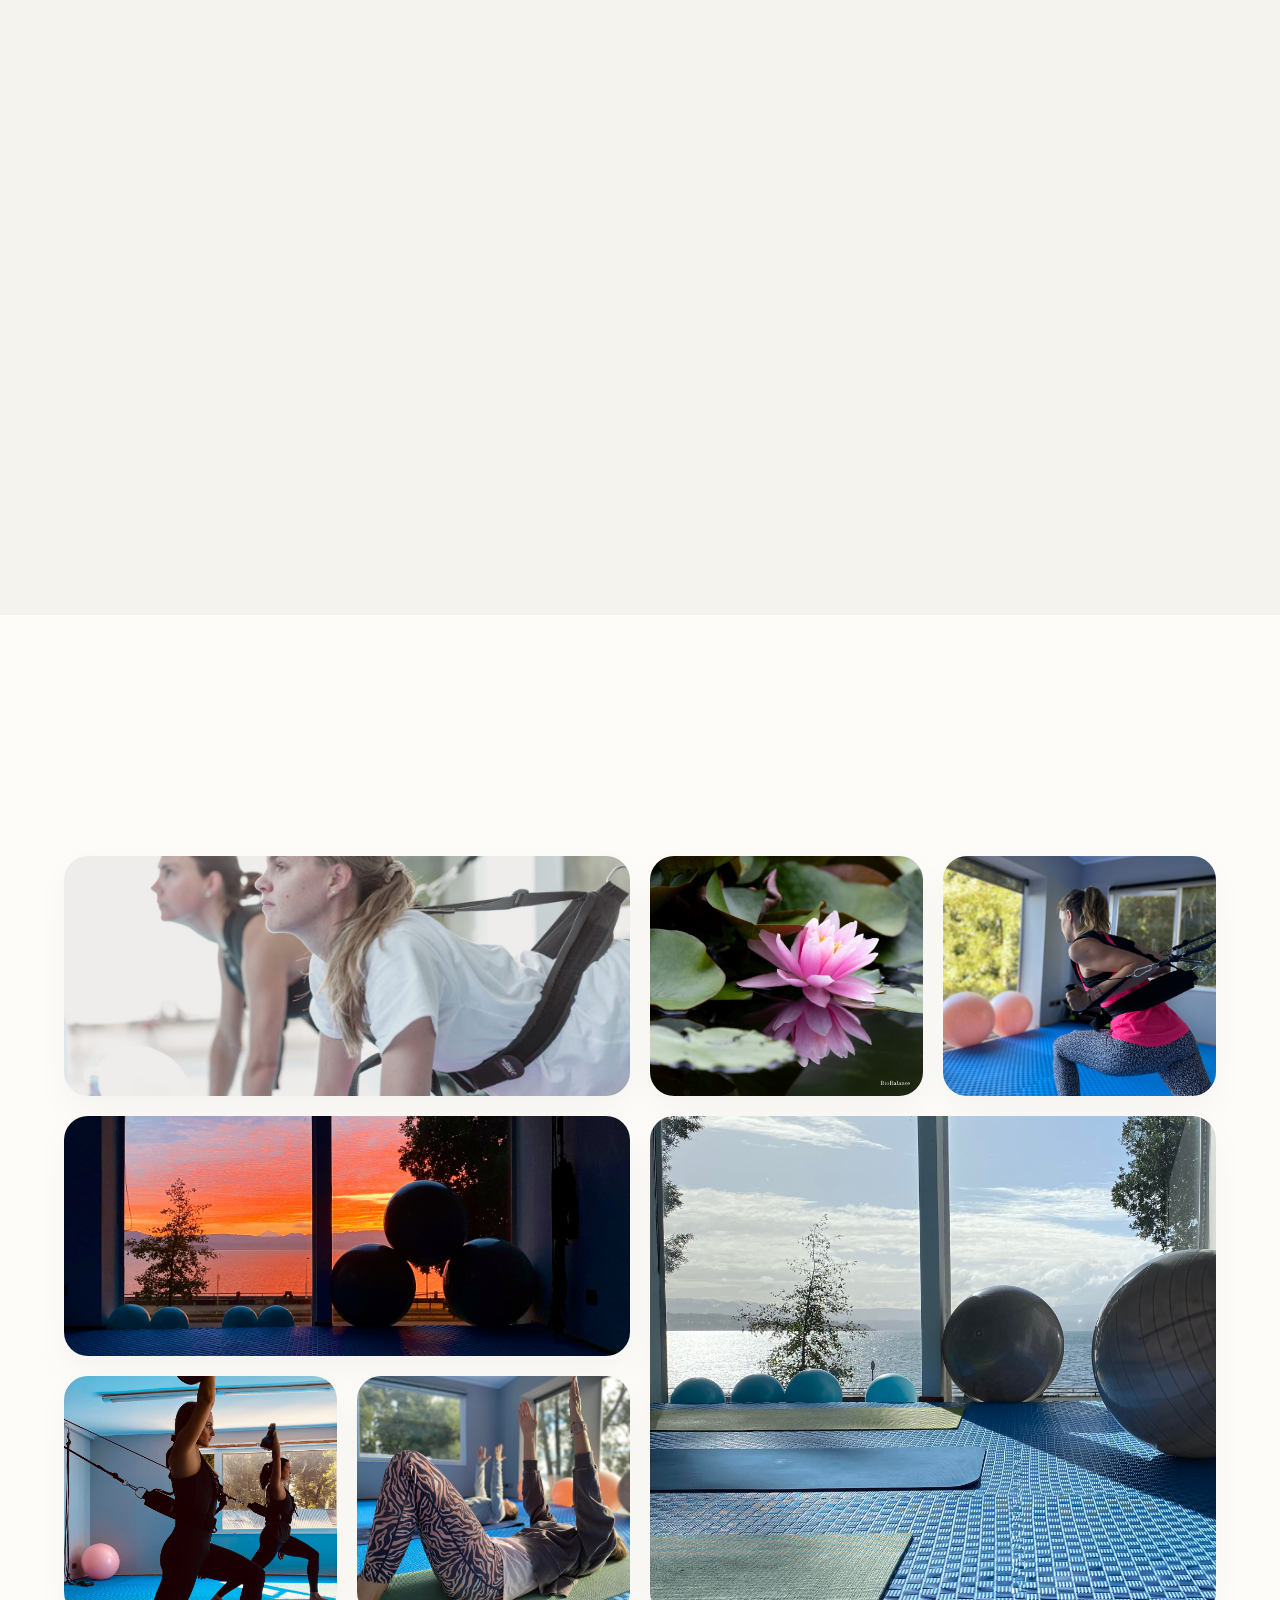
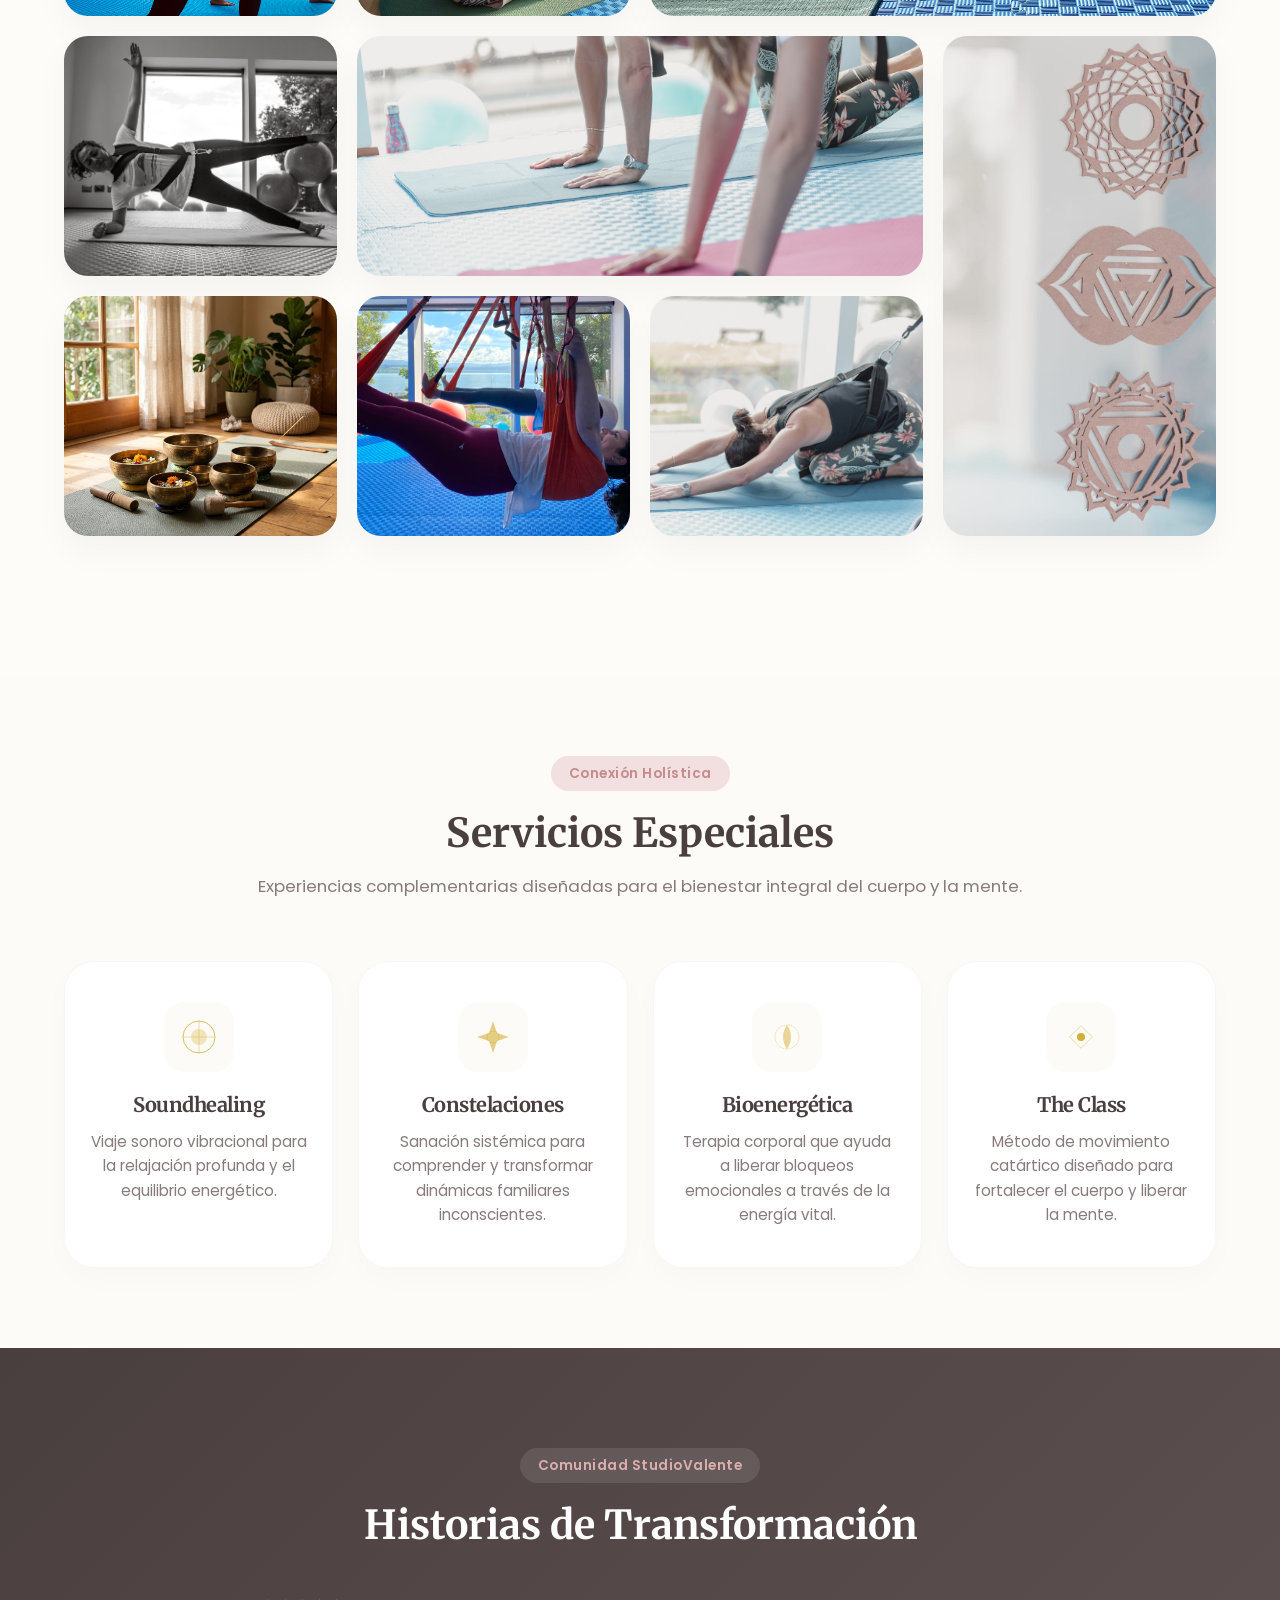
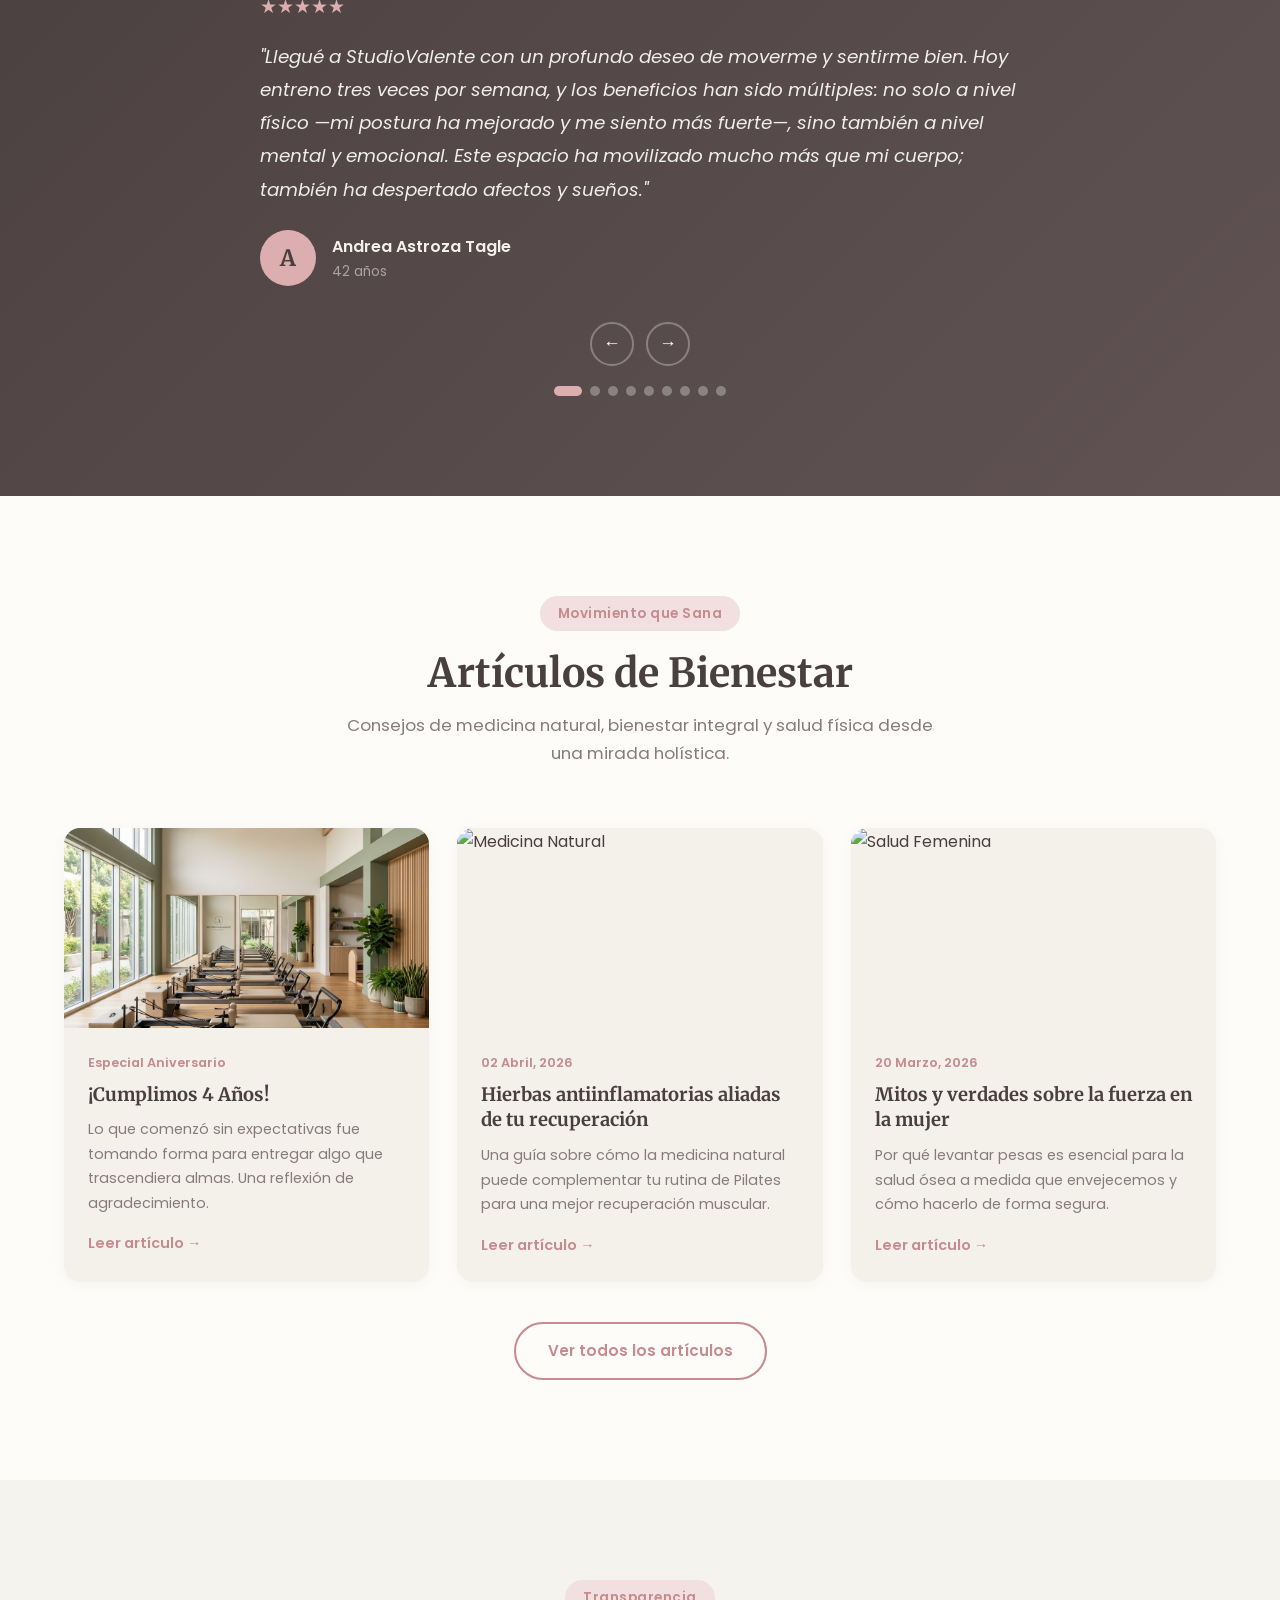
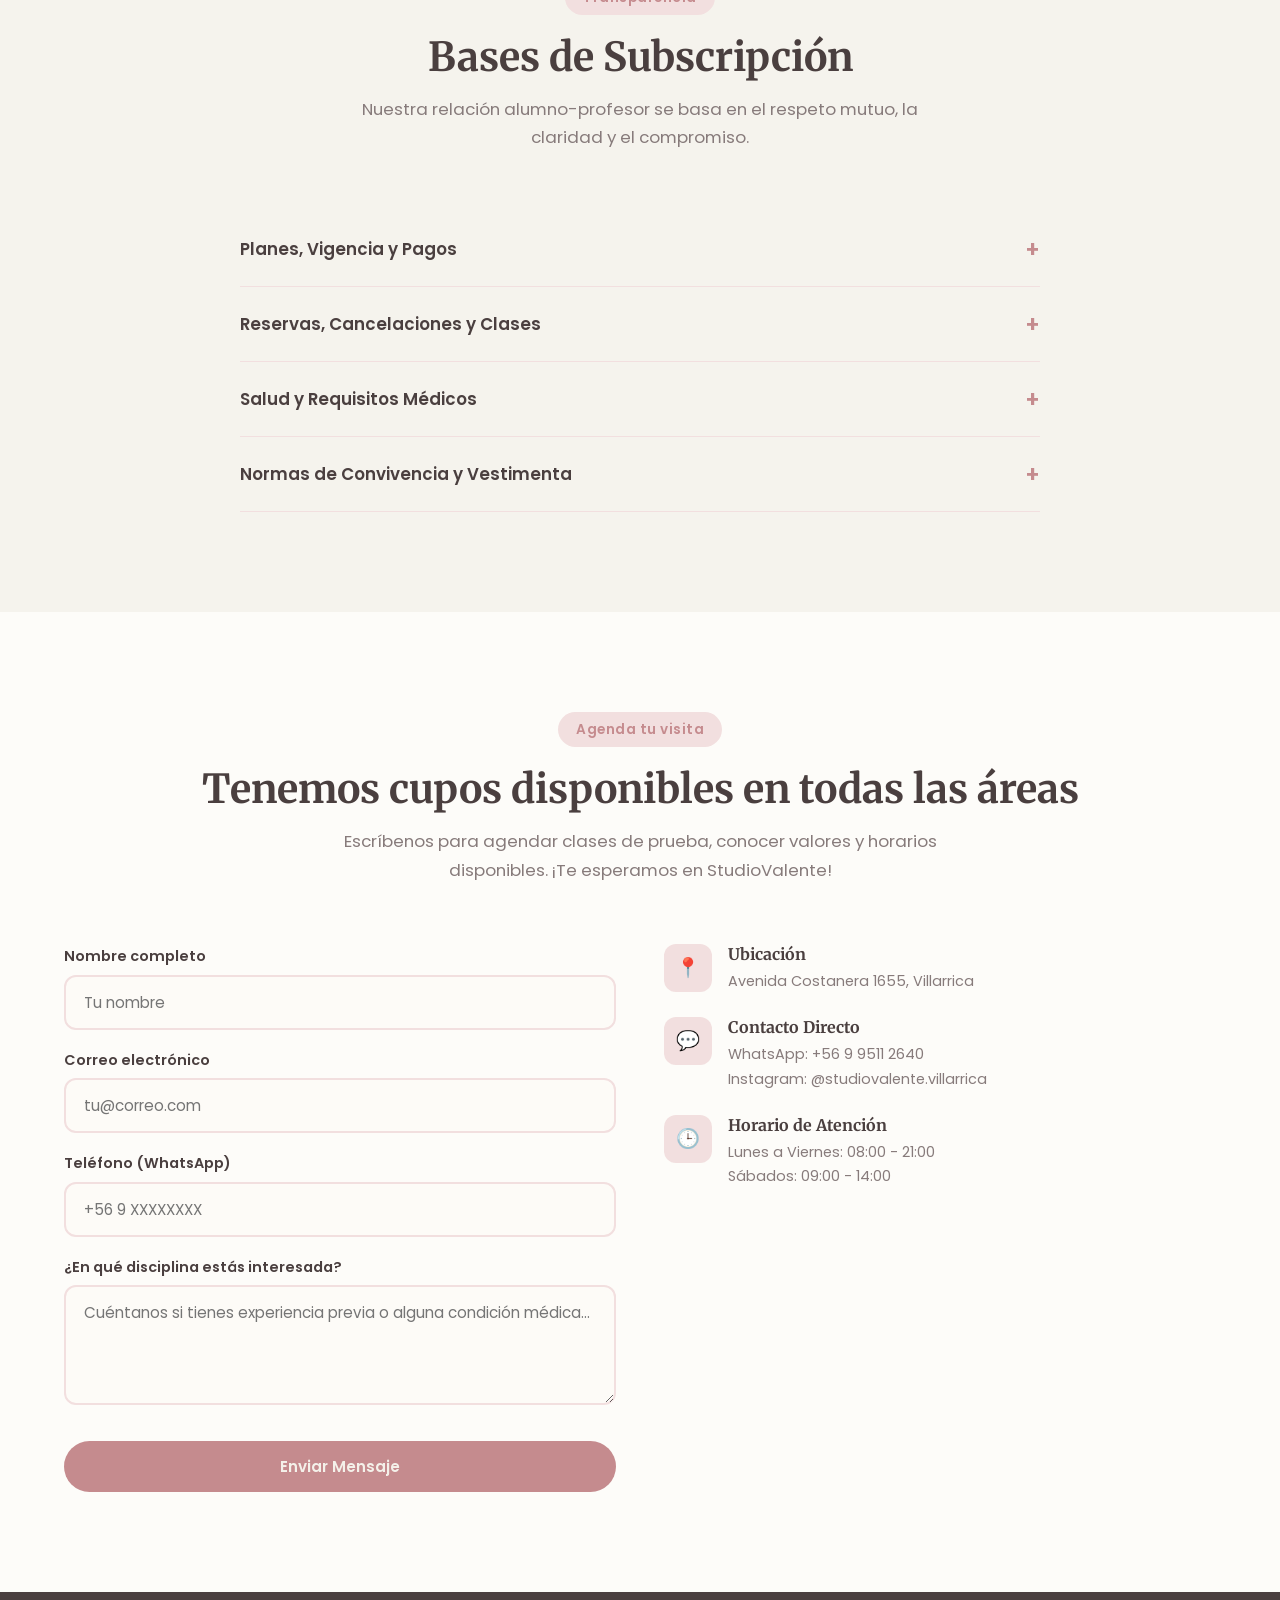
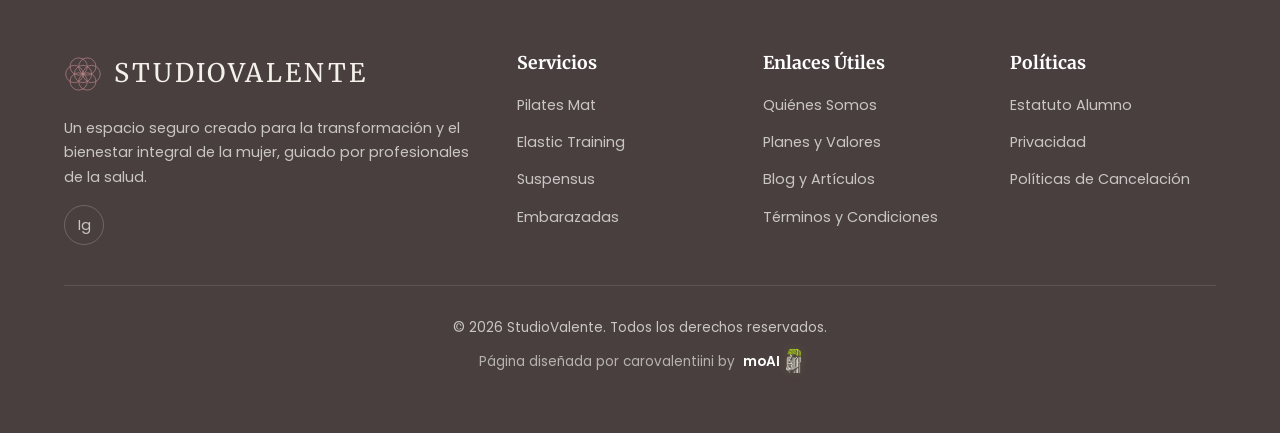
==== commit b19c1b0f: "Fix navbar brand name, Instagram link, and footer credit - Navbar: split "StudioValente" into "Studi" ====
--- a/index.html
+++ b/index.html
@@ -110,9 +110,9 @@
         <nav class="navbar">
             <div class="container nav-inner">
                 <a href="#" class="nav-logo"
-                    style="display: flex; align-items: center; gap: 12px; letter-spacing: 3px; font-weight: 400; text-transform: uppercase;">
-                    <img src="images/logo.svg" alt="StudioValente Logo" style="height: 38px; width: auto;">
-                    StudioValente
+                    style="display: flex; align-items: center; gap: 12px; letter-spacing: 3px; font-weight: 400; text-transform: uppercase; font-size: 1.15rem;">
+                    <img src="images/logo.svg" alt="Studio Valente Logo" style="height: 38px; width: auto;">
+                    Studio Valente
                 </a>
                 <ul class="nav-links">
                     <li><a href="#inicio">Inicio</a></li>
@@ -999,7 +999,7 @@
                             <div class="ic">💬</div>
                             <div>
                                 <h4>Contacto Directo</h4>
-                                <p>WhatsApp: +56 9 9511 2640<br>Instagram: @studio.StudioValente</p>
+                                <p>WhatsApp: +56 9 9511 2640<br>Instagram: @studiovalente.villarrica</p>
                             </div>
                         </div>
                         <div class="contact-info-item">
@@ -1036,9 +1036,7 @@
                     <p>Un espacio seguro creado para la transformación y el bienestar integral de la mujer, guiado por
                         profesionales de la salud.</p>
                     <div class="footer-social">
-                        <a href="#">Ig</a>
-                        <a href="#">Fb</a>
-                        <a href="#">Yt</a>
+                        <a href="https://www.instagram.com/studiovalente.villarrica/" target="_blank" rel="noopener noreferrer">Ig</a>
                     </div>
                 </div>
                 <div class="footer-col">
@@ -1074,7 +1072,7 @@
 
                 <!-- Crédito moAI -->
                 <div class="moai-credit">
-                    Página desarrollada por
+                    Página diseñada por carovalentiini by
                     <a href="https://wwww.mo-ai.cl" target="_blank" rel="noopener noreferrer">
                         moAI <img src="images/moai-icono.png" alt="Logo moAI" class="logo-moai-footer">
                     </a>
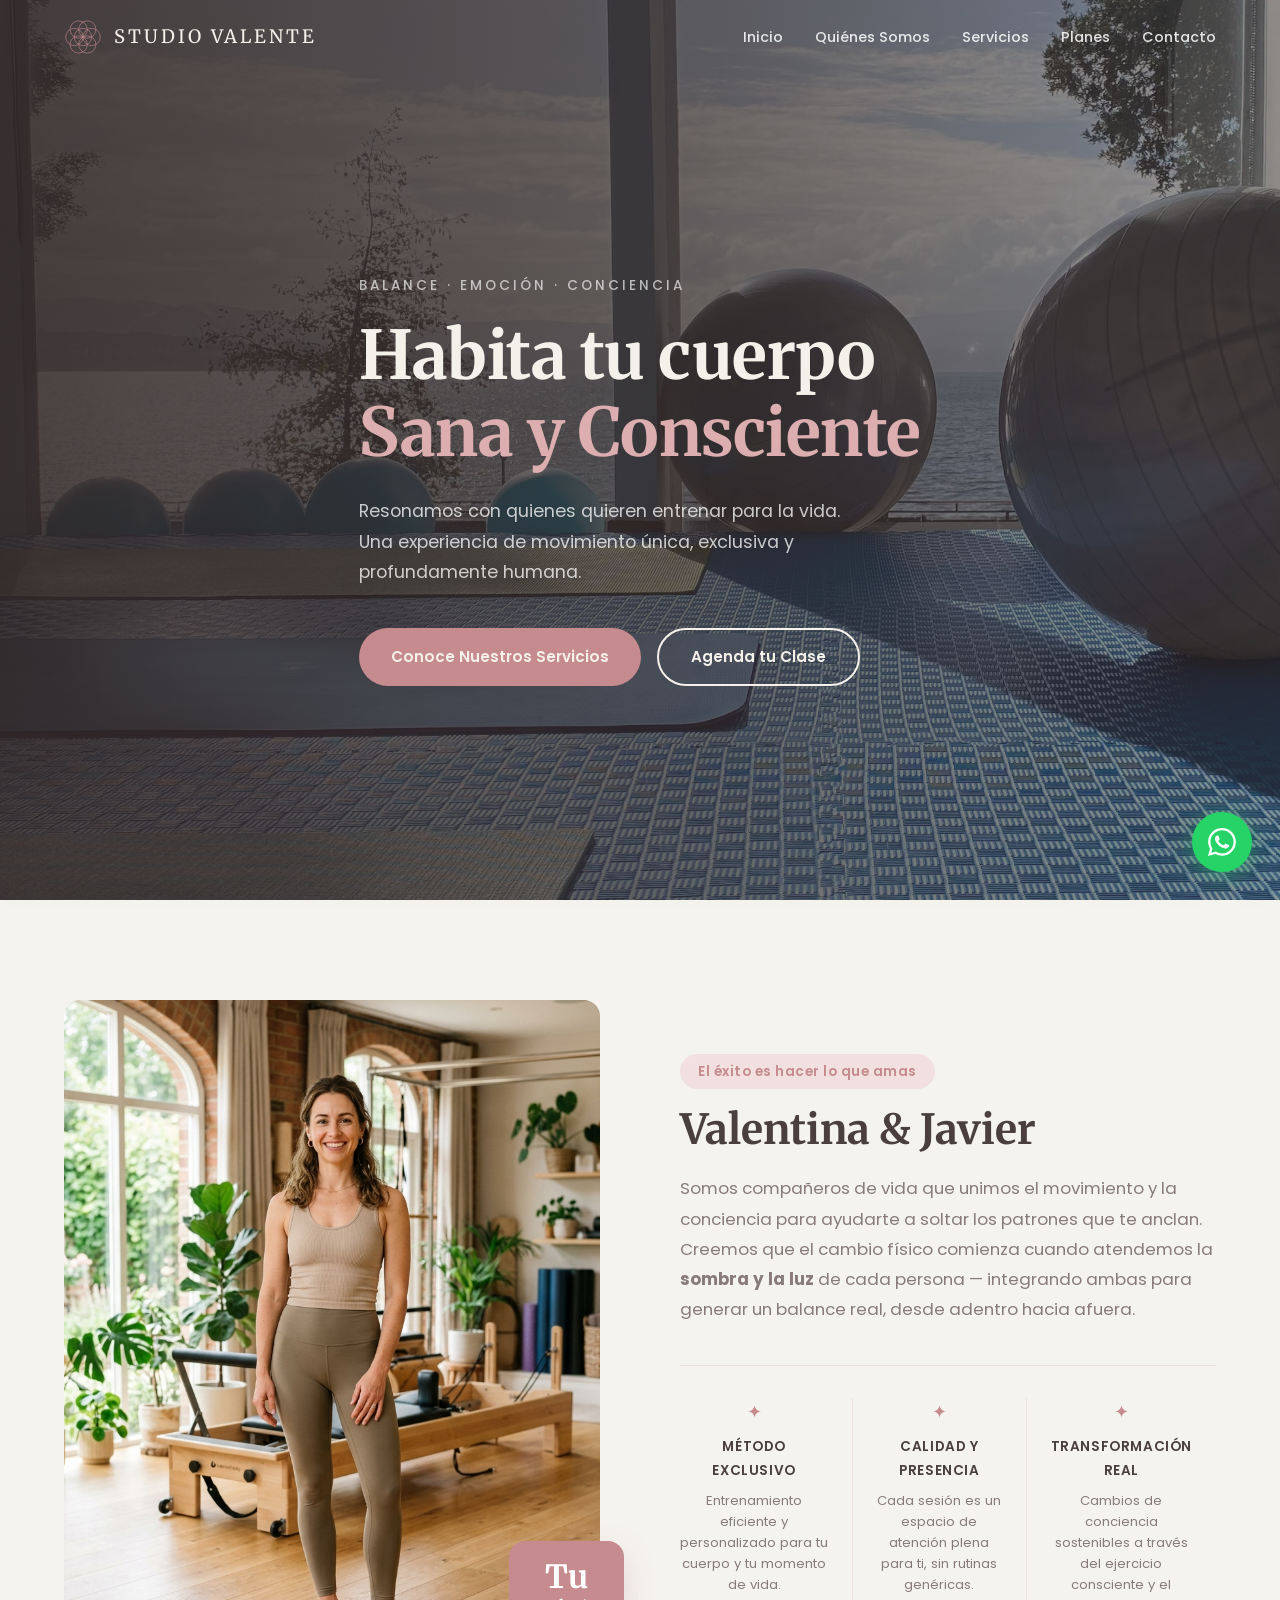
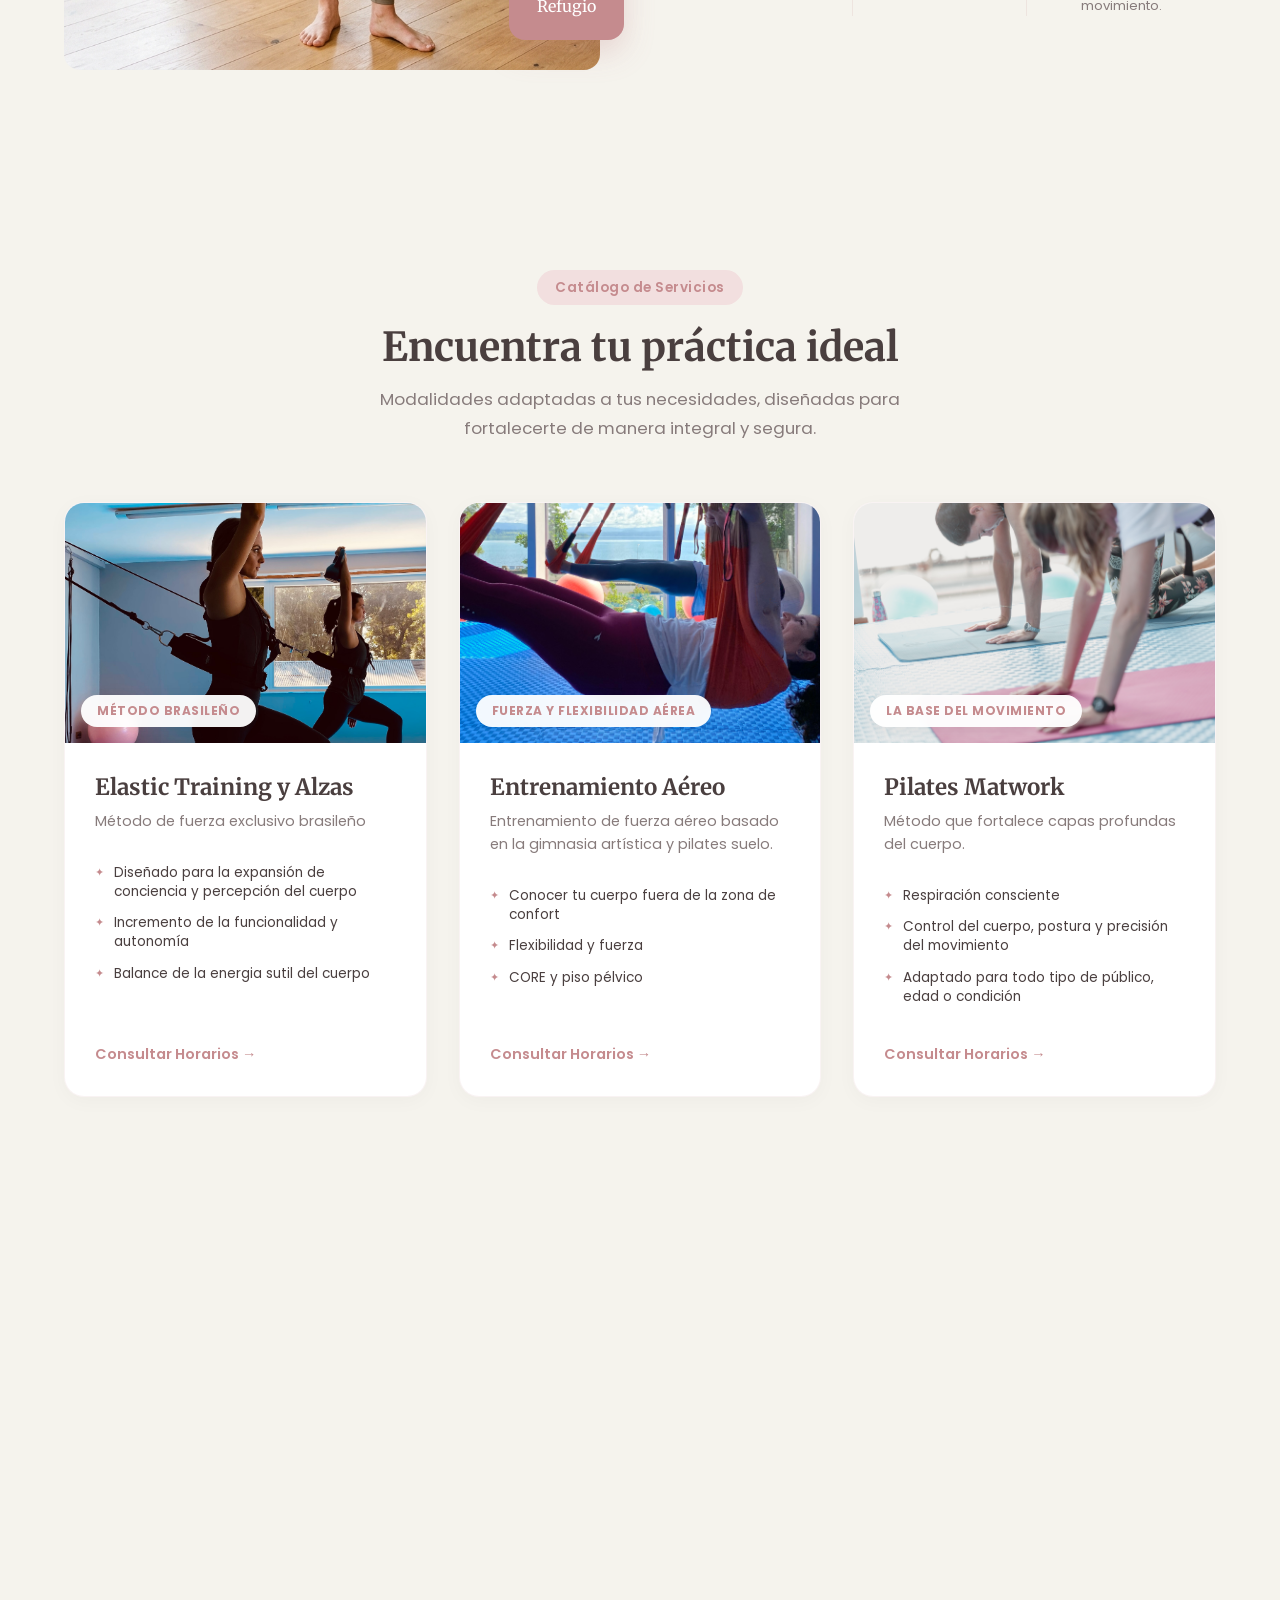
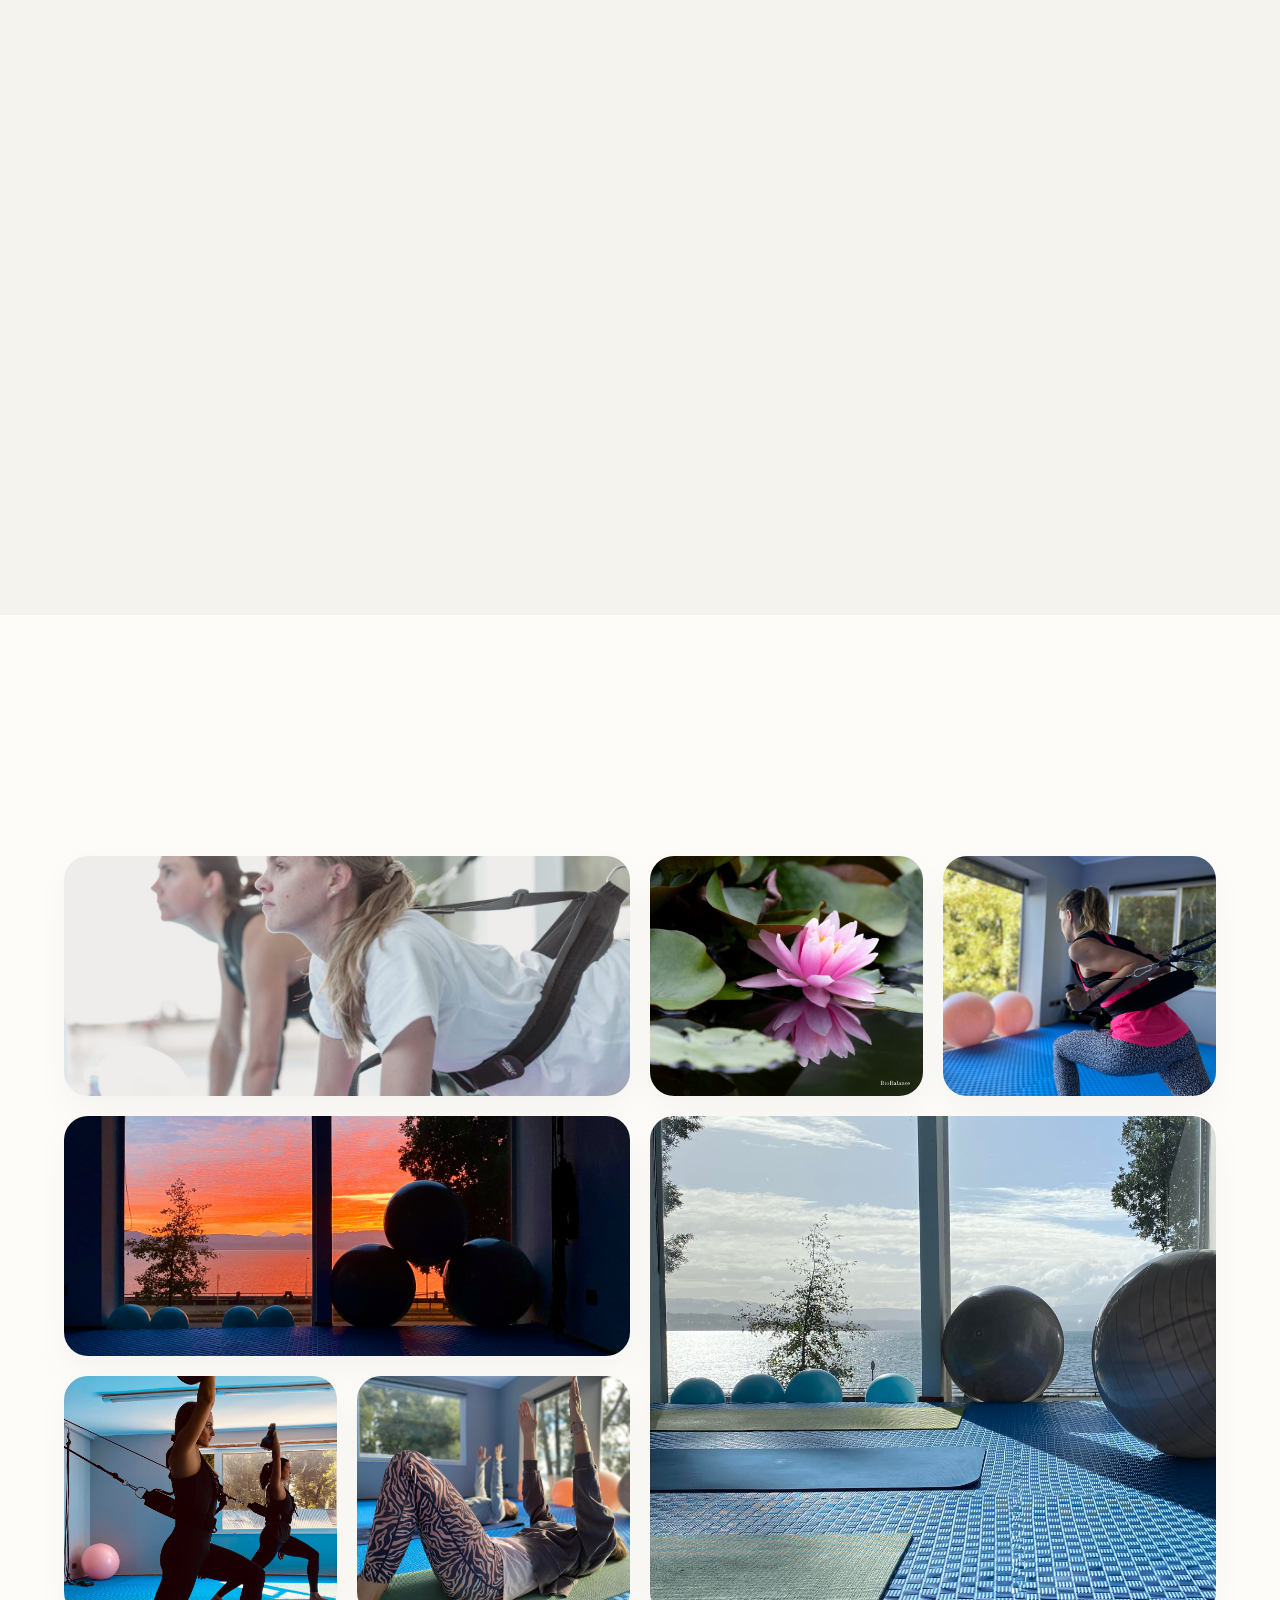
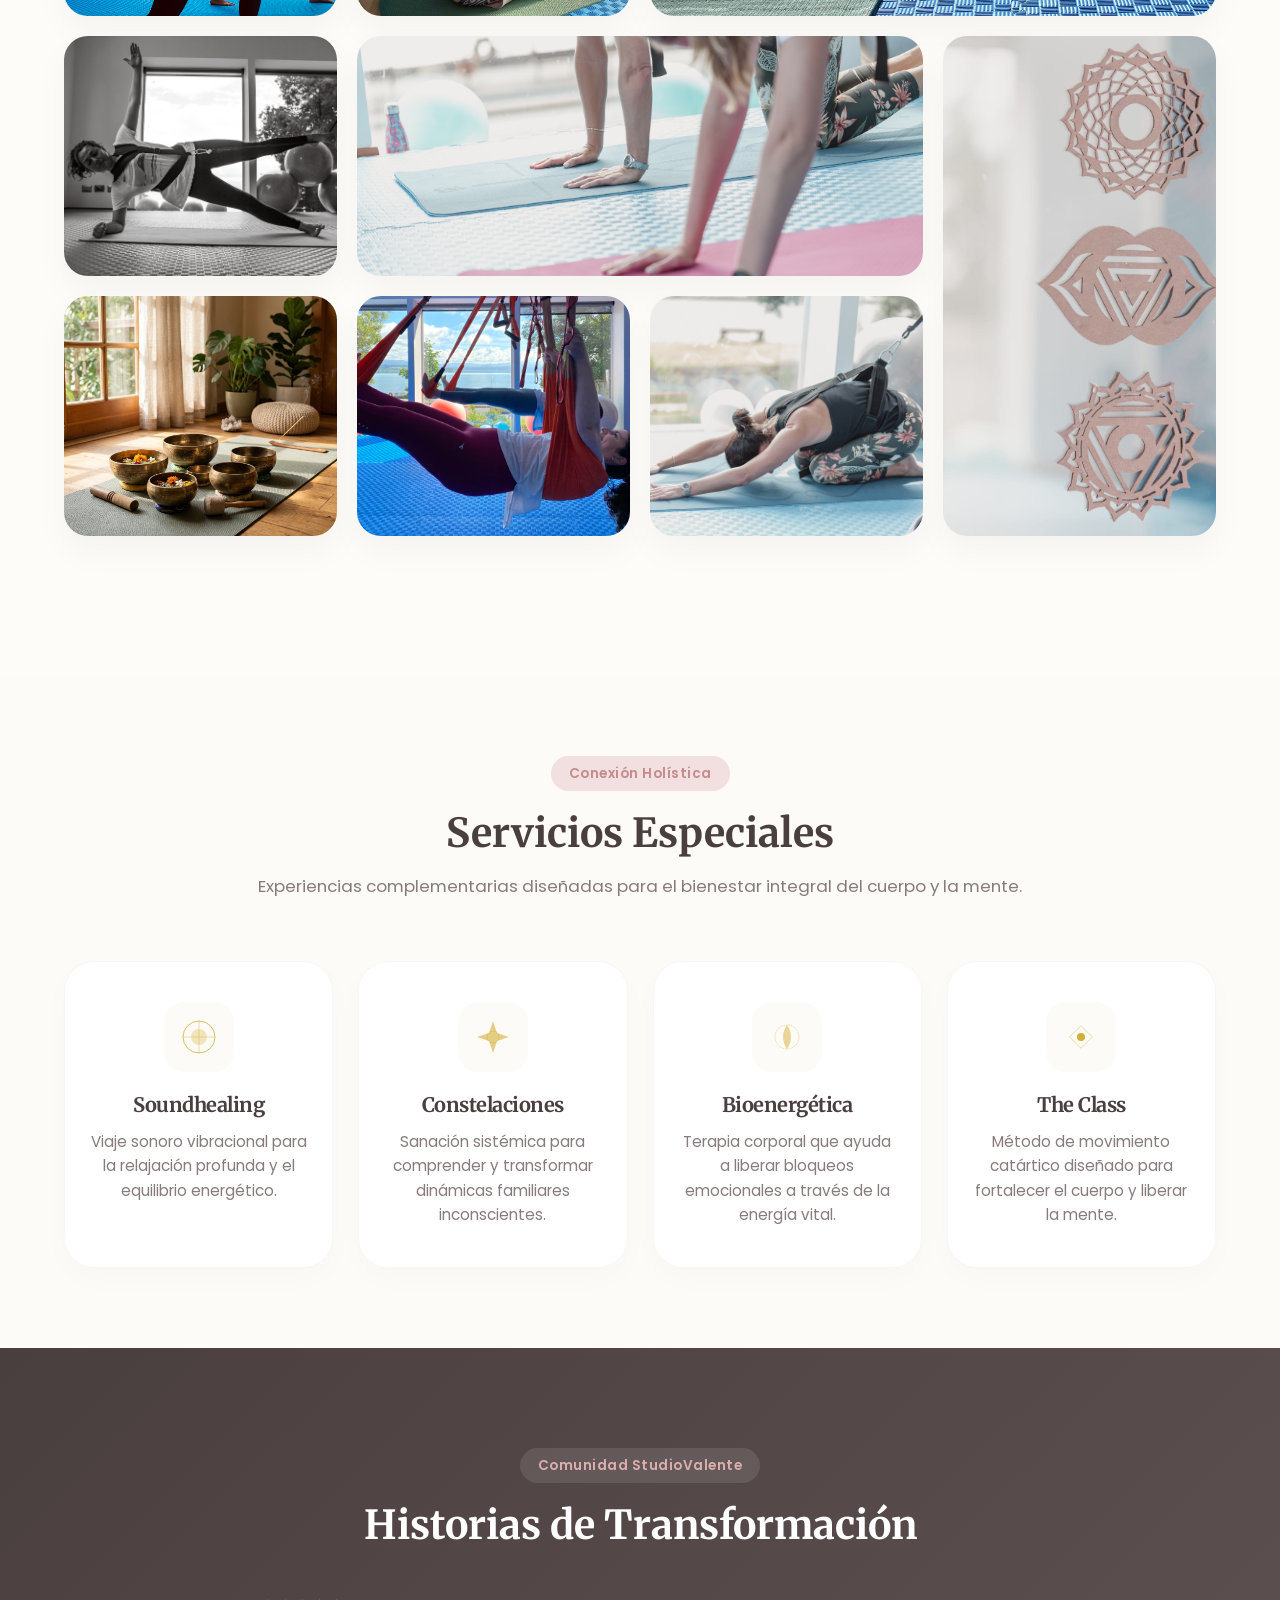
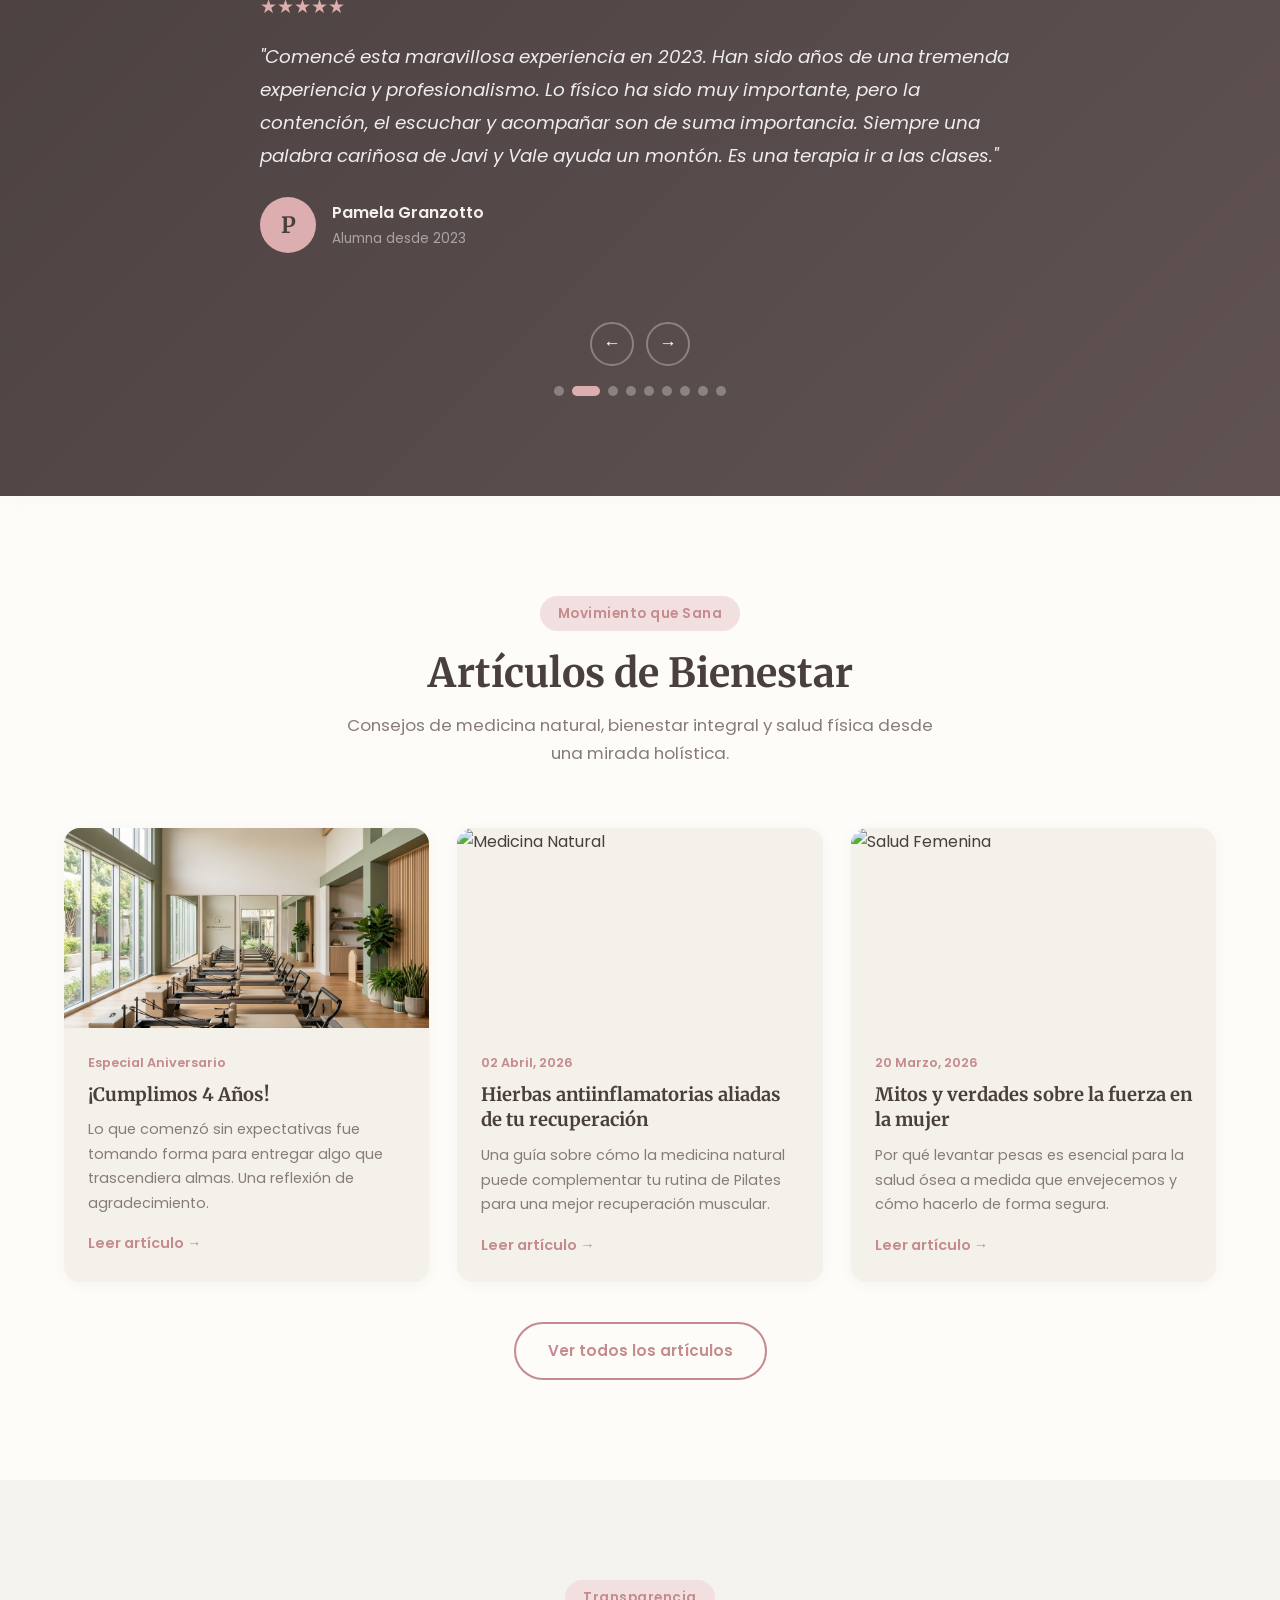
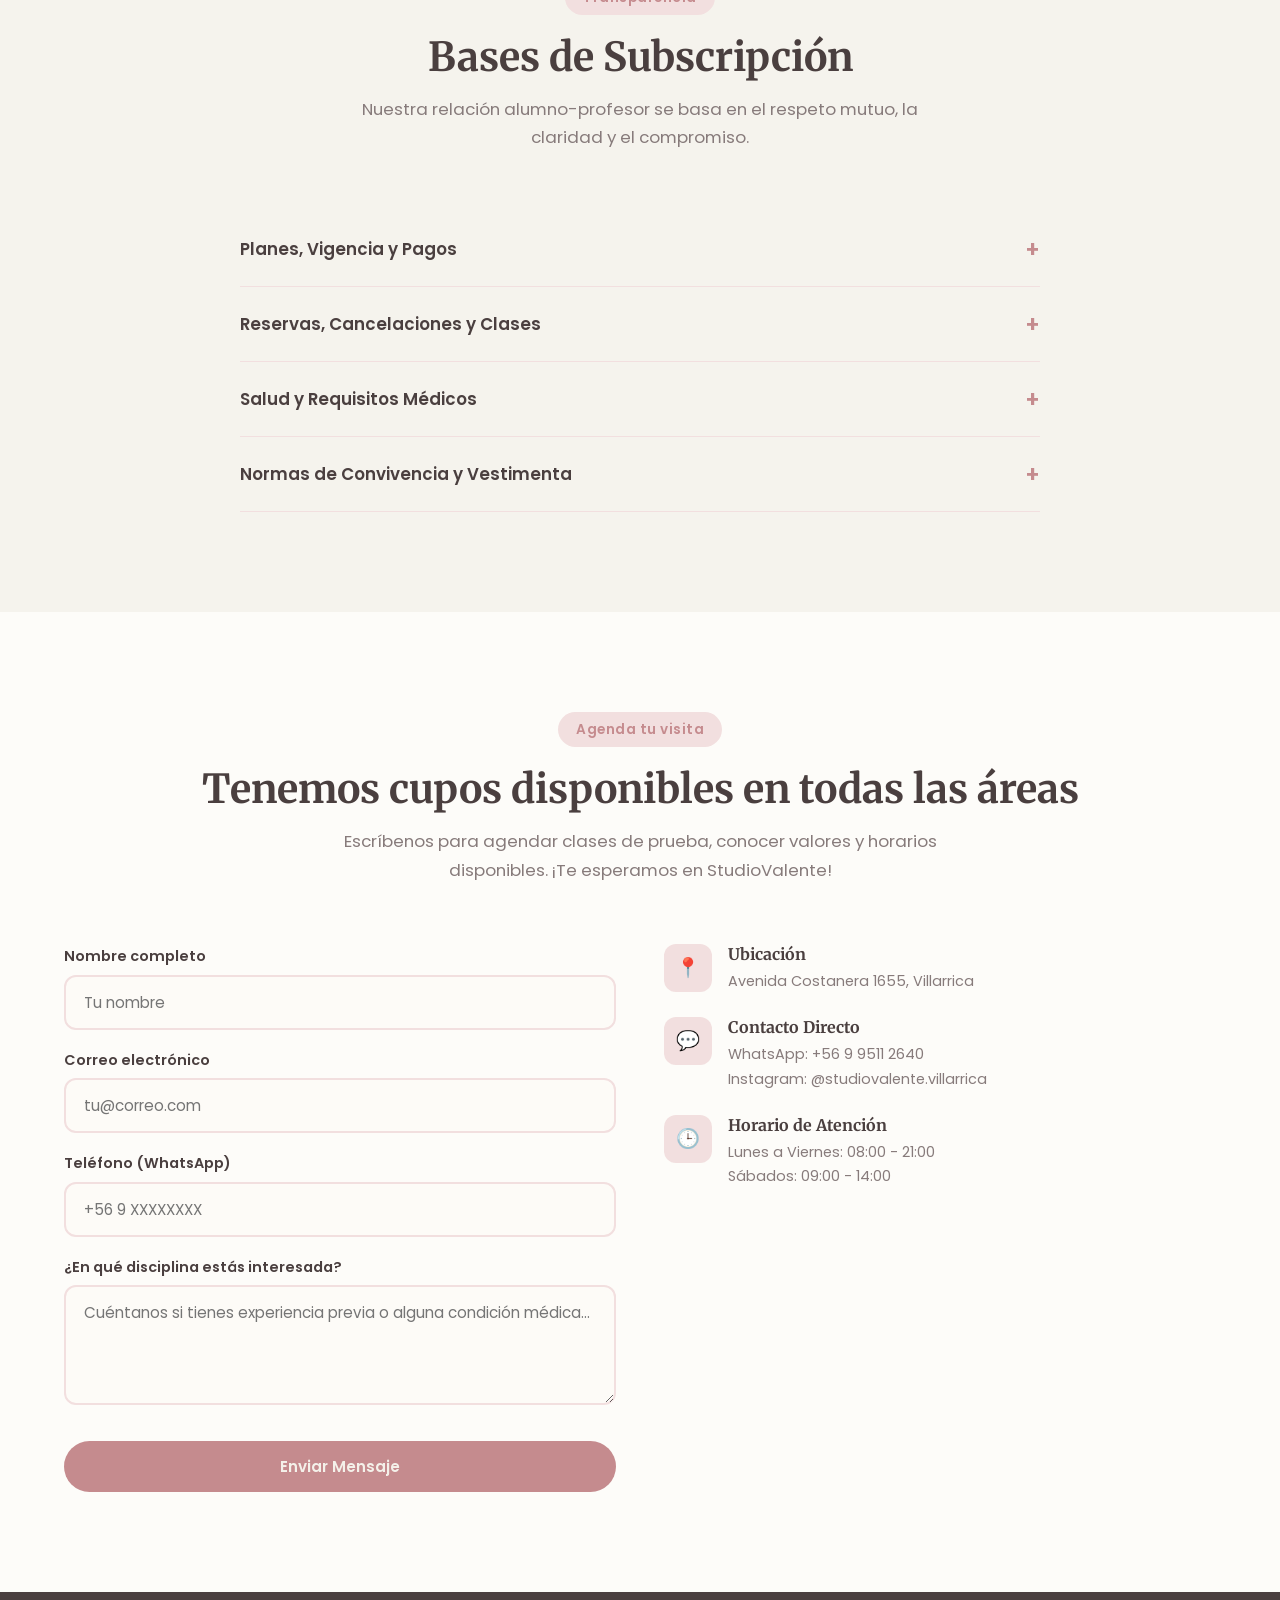
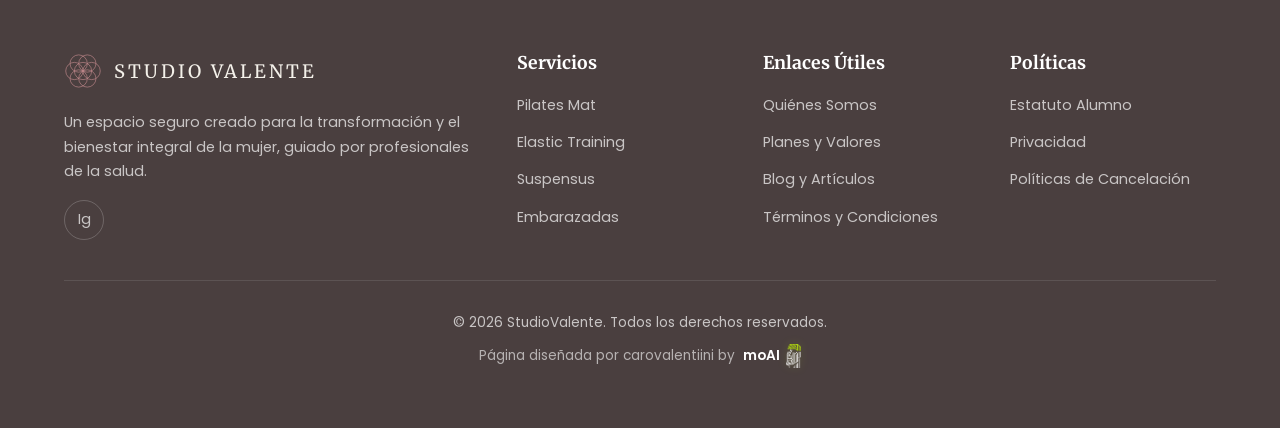
==== commit 33c9c3c9: "Split brand name in footer logo too, matching navbar" ====
--- a/index.html
+++ b/index.html
@@ -1029,9 +1029,9 @@
             <div class="footer-grid">
                 <div class="footer-col">
                     <a href="#" class="nav-logo"
-                        style="margin-bottom: 20px; display: flex; align-items: center; gap: 12px; letter-spacing: 3px; font-weight: 400; text-transform: uppercase;">
-                        <img src="images/logo.svg" alt="StudioValente Logo" style="height: 38px; width: auto;">
-                        StudioValente
+                        style="margin-bottom: 20px; display: flex; align-items: center; gap: 12px; letter-spacing: 3px; font-weight: 400; text-transform: uppercase; font-size: 1.15rem;">
+                        <img src="images/logo.svg" alt="Studio Valente Logo" style="height: 38px; width: auto;">
+                        Studio Valente
                     </a>
                     <p>Un espacio seguro creado para la transformación y el bienestar integral de la mujer, guiado por
                         profesionales de la salud.</p>
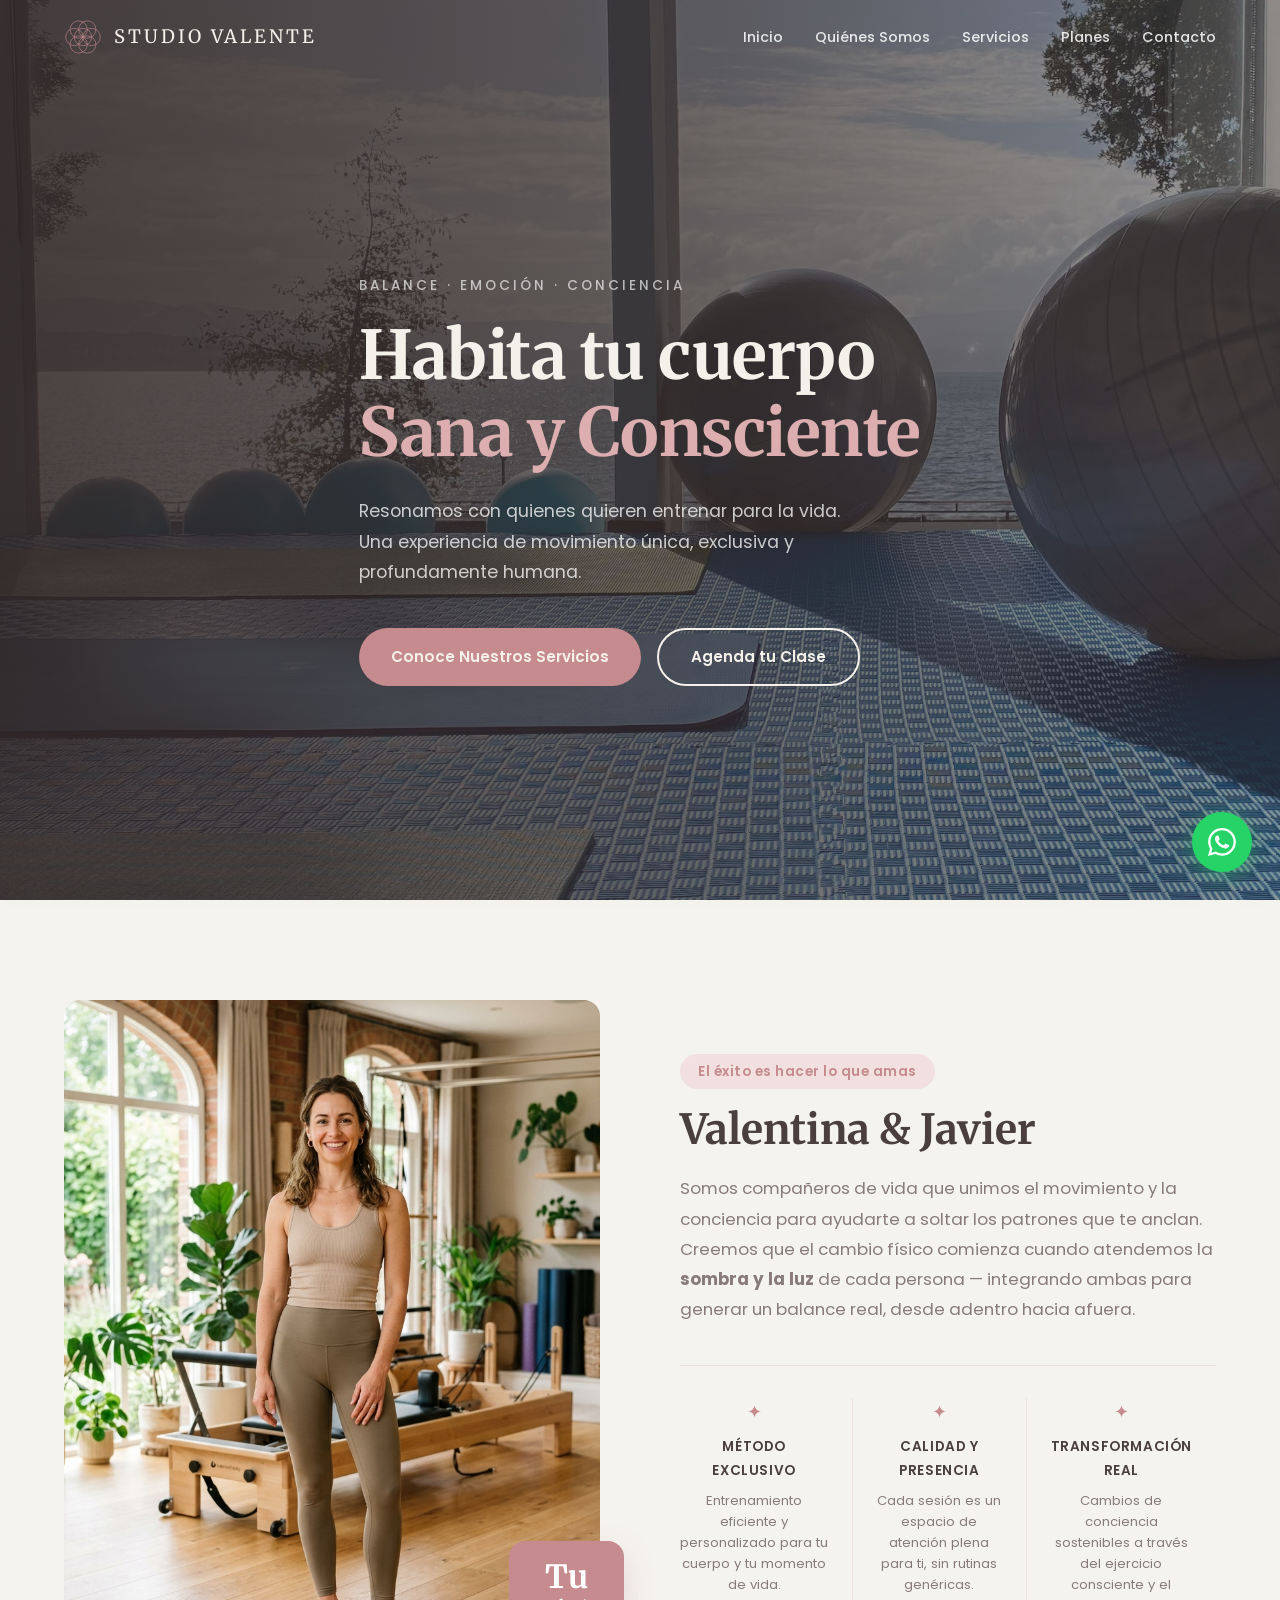
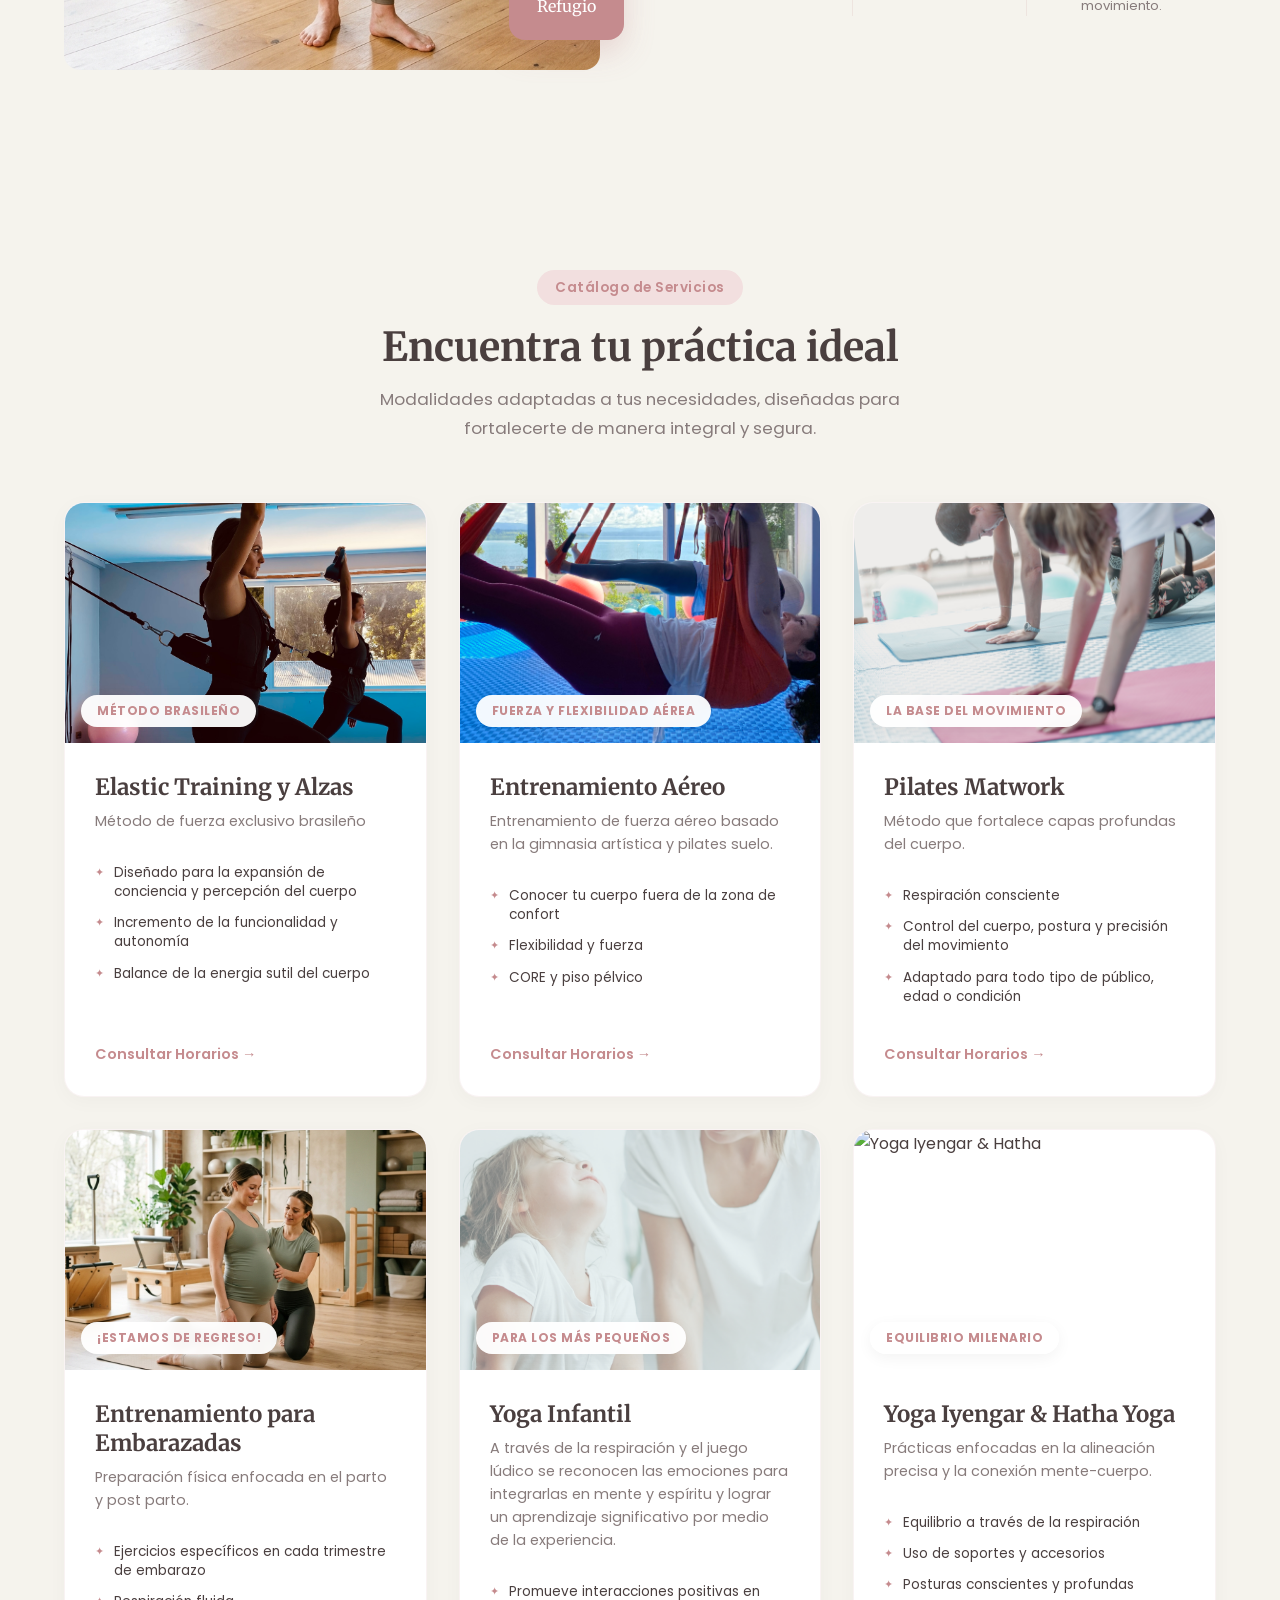
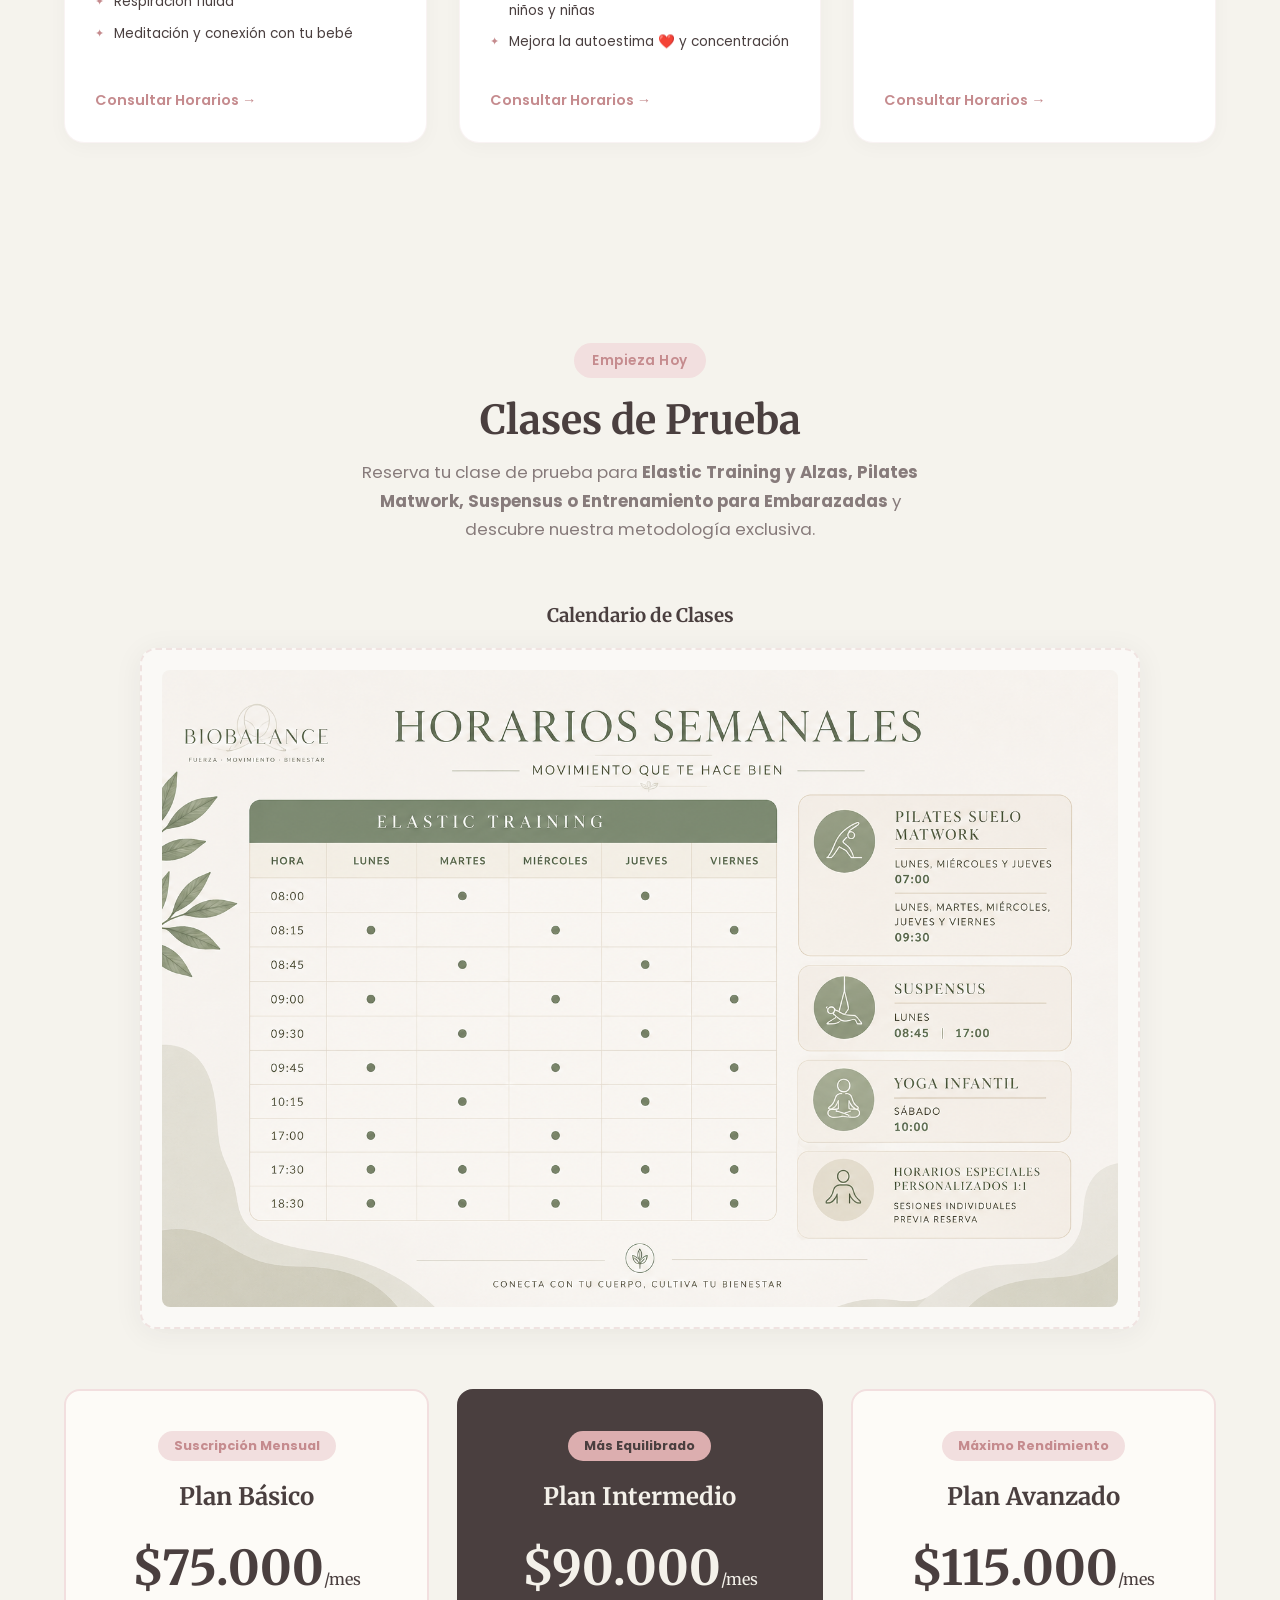
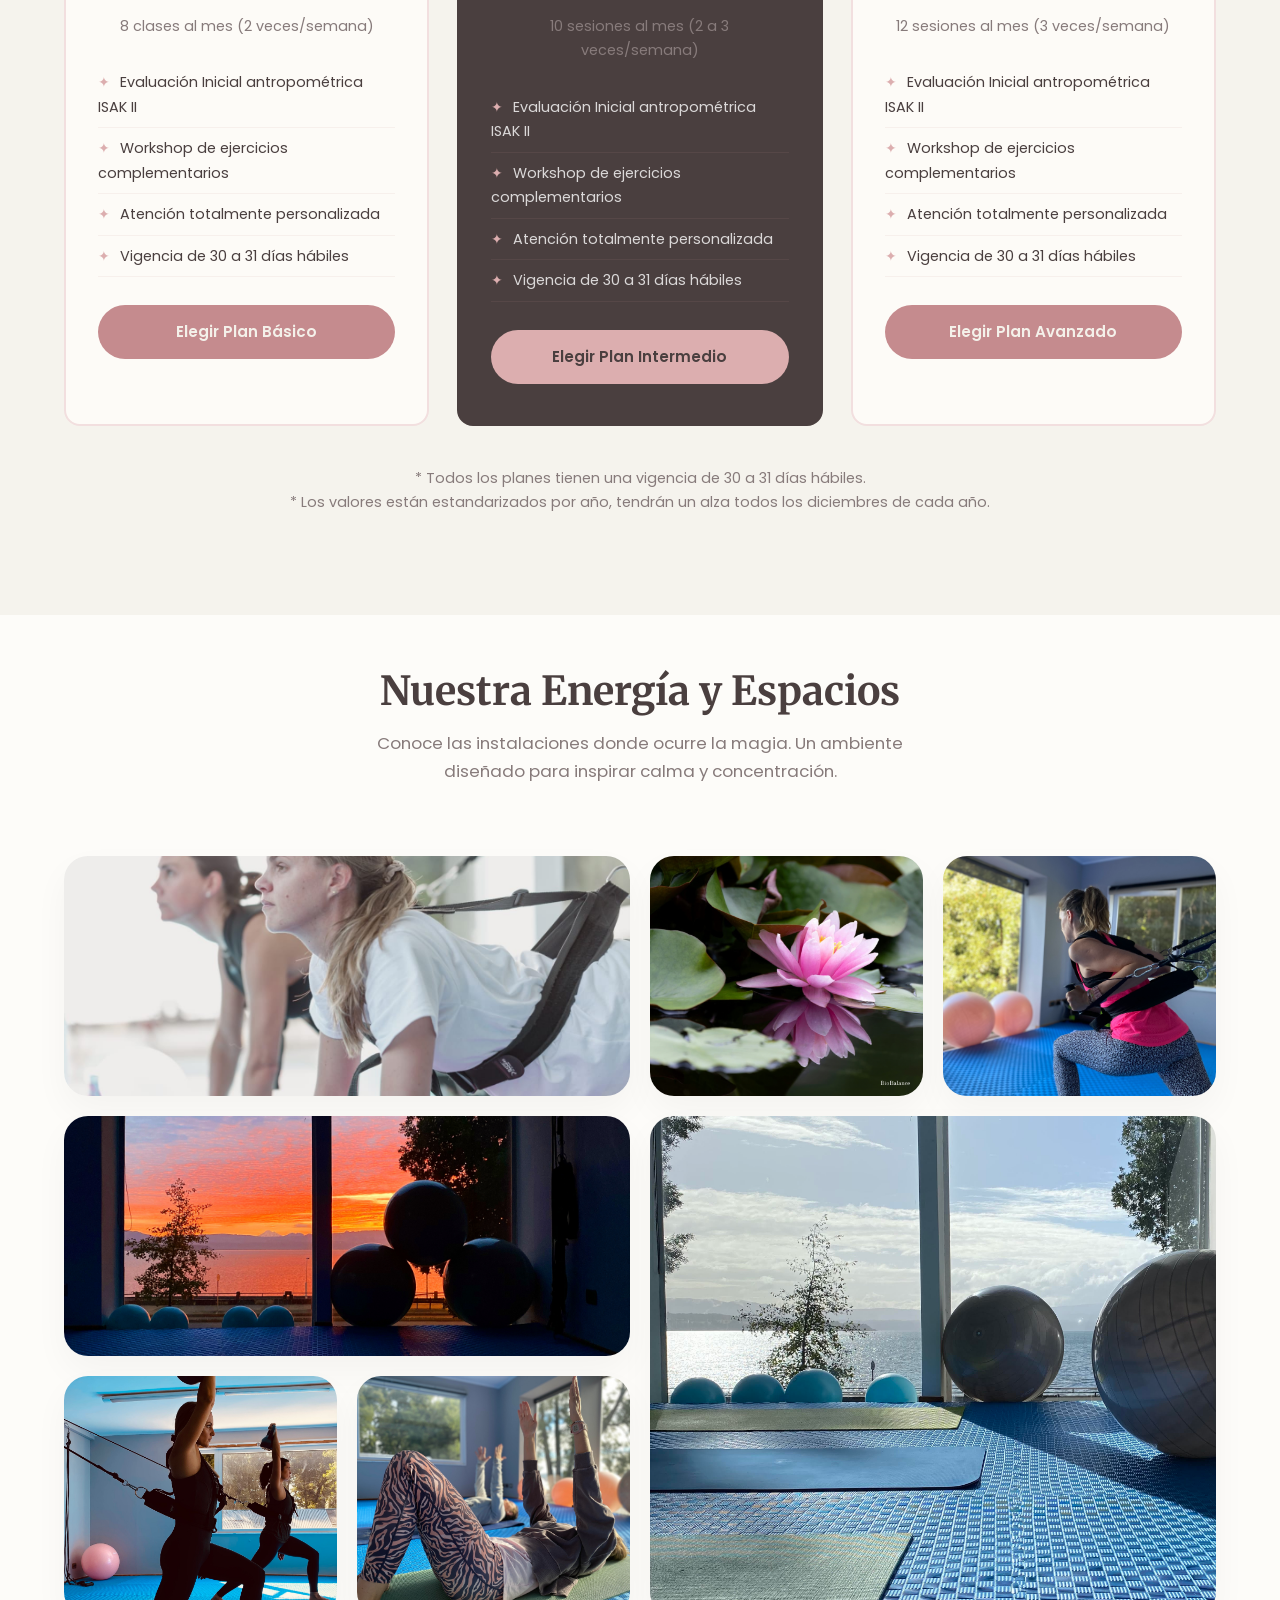
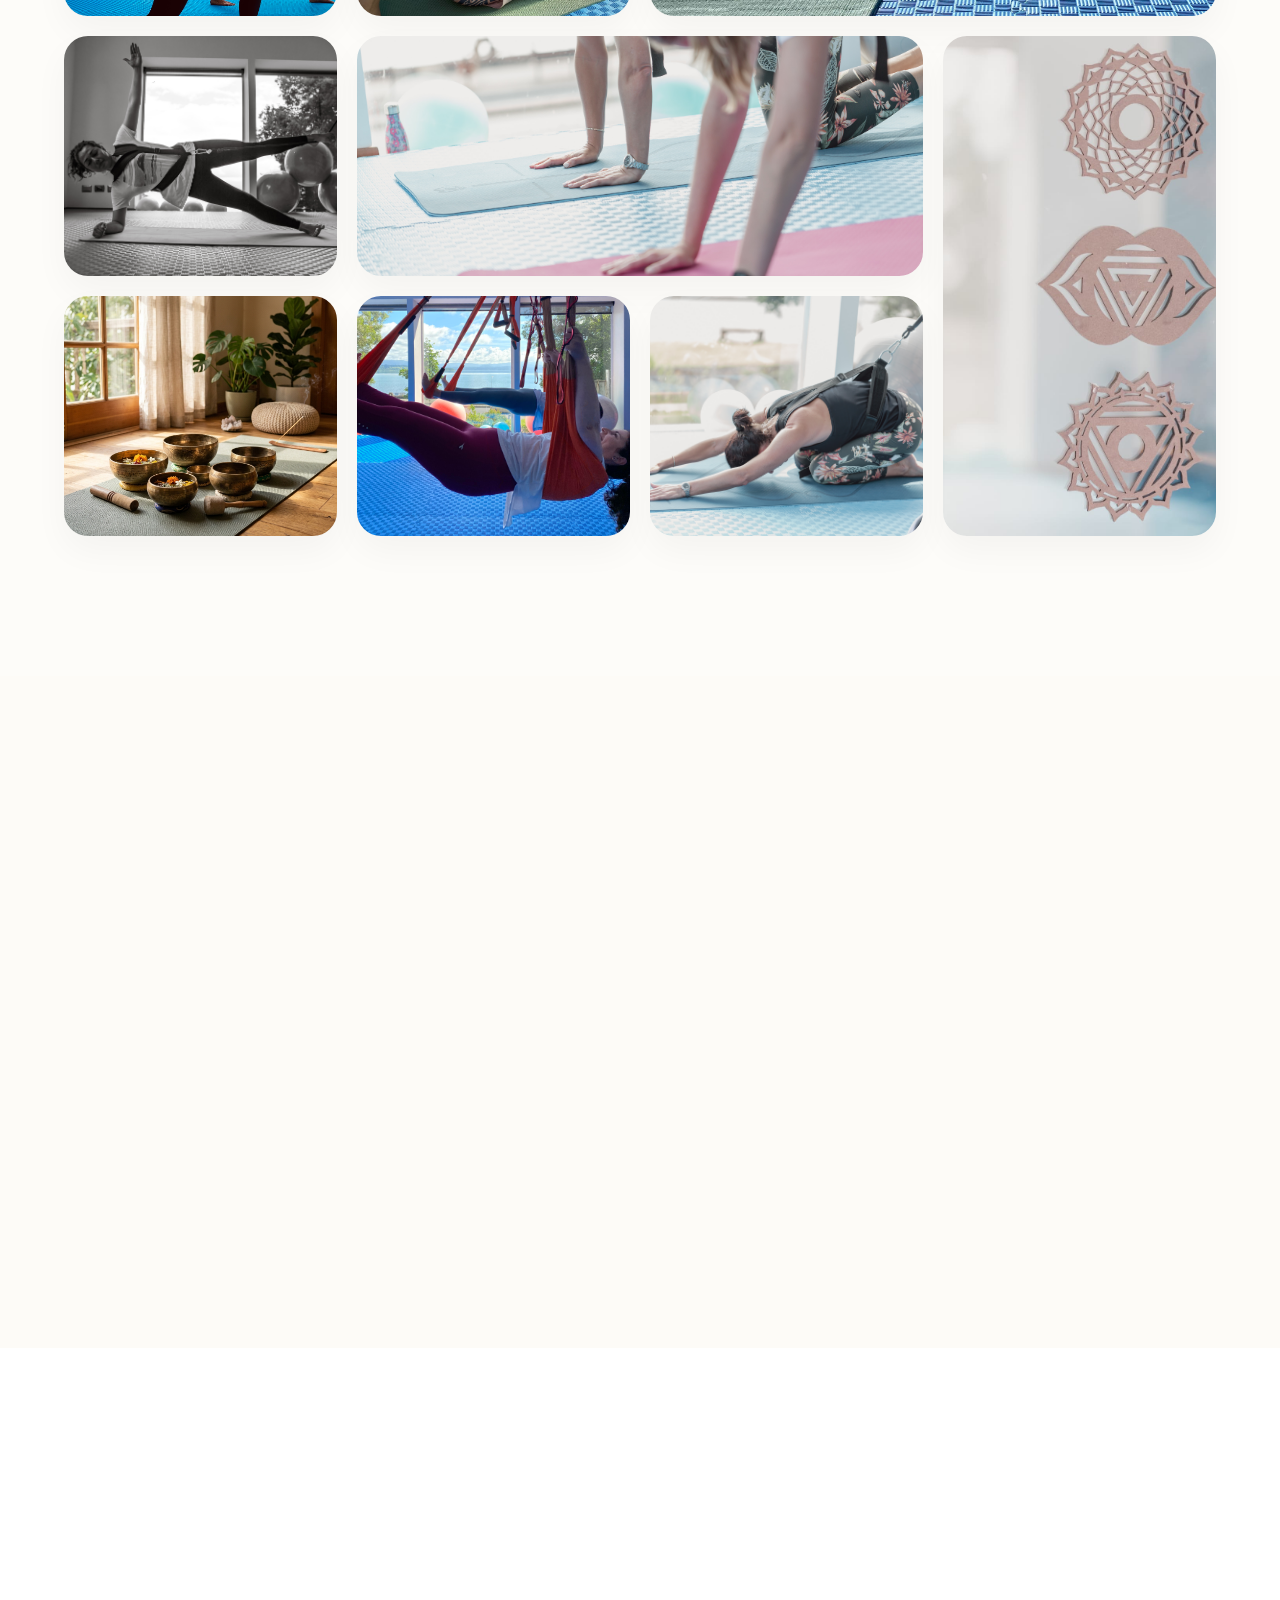
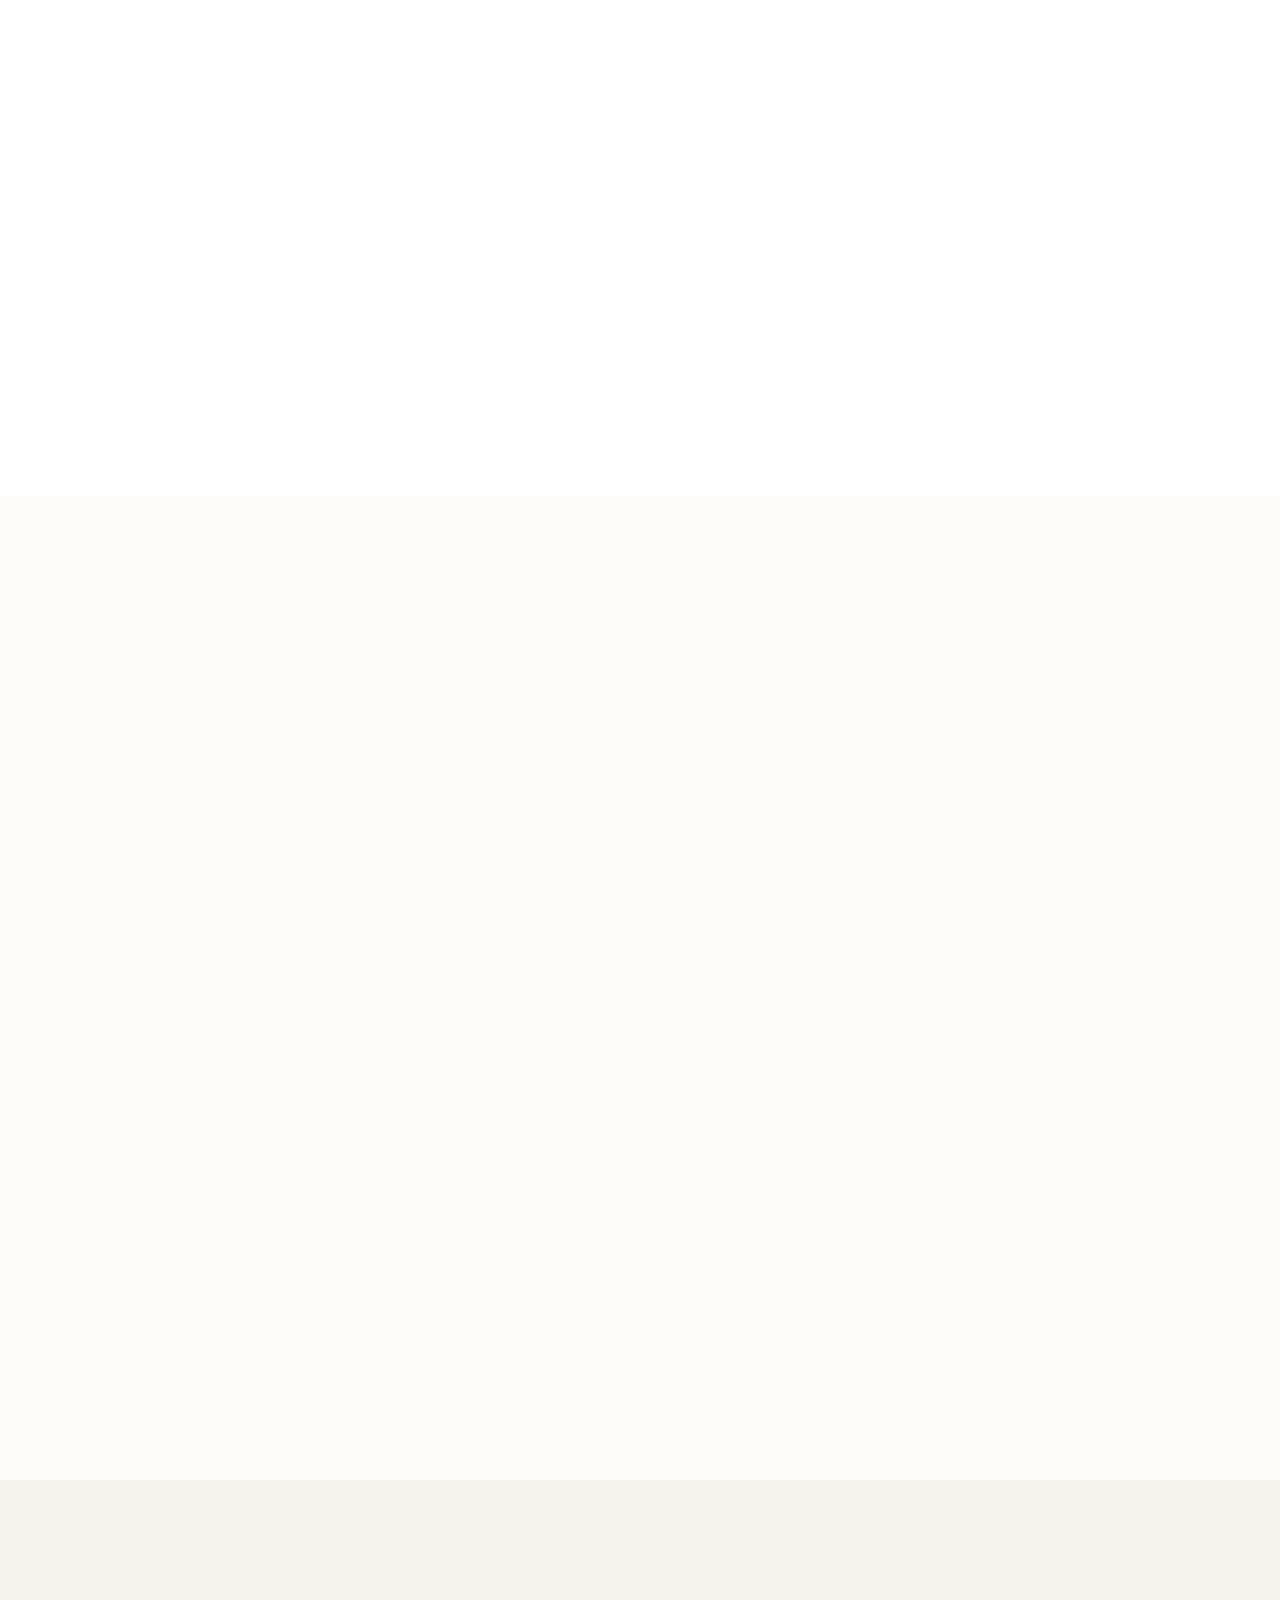
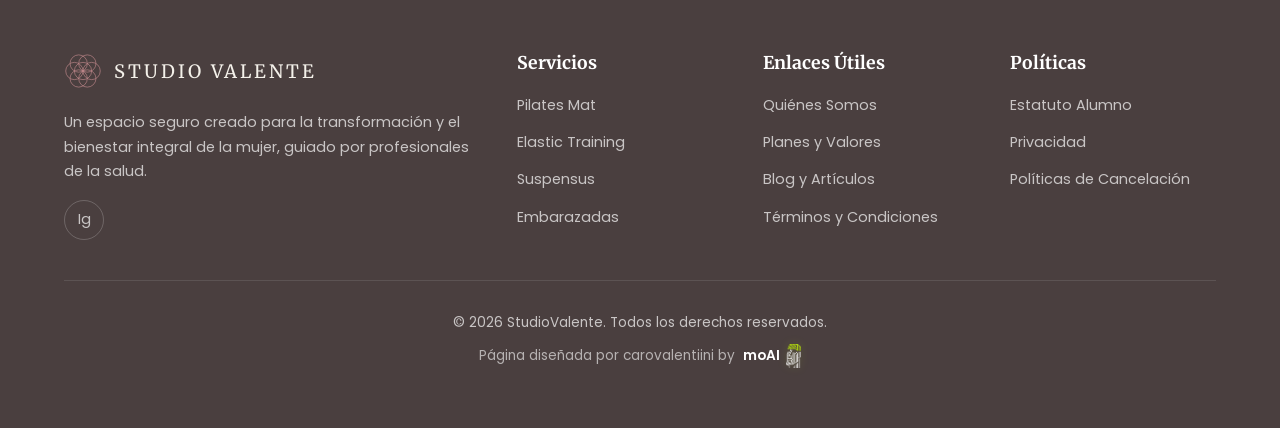
==== commit 588a6a8a: "Fix SEO domain references across all pages Canonical, Open Graph, Twitter Card, Schema.org, robots.t" ====
--- a/index.html
+++ b/index.html
@@ -24,11 +24,11 @@
     <meta property="og:type" content="website">
 
     <!-- Canonical -->
-    <link rel="canonical" href="https://StudioValente.cl/">
+    <link rel="canonical" href="https://studiovalentevillarrica.cl/">
 
     <!-- Open Graph completo -->
-    <meta property="og:url" content="https://StudioValente.cl/">
-    <meta property="og:image" content="https://StudioValente.cl/images/pilates-matwork-suspensus-studiovalente-3.jpg">
+    <meta property="og:url" content="https://studiovalentevillarrica.cl/">
+    <meta property="og:image" content="https://studiovalentevillarrica.cl/images/pilates-matwork-suspensus-studiovalente-3.jpg">
     <meta property="og:locale" content="es_CL">
     <meta property="og:site_name" content="StudioValente">
 
@@ -36,7 +36,7 @@
     <meta name="twitter:card" content="summary_large_image">
     <meta name="twitter:title" content="StudioValente | Pilates y Bienestar Integral en Villarrica">
     <meta name="twitter:description" content="Estudio de Pilates para mujeres en Villarrica. Transforma tu cuerpo y equilibra tu vida.">
-    <meta name="twitter:image" content="https://StudioValente.cl/images/pilates-matwork-suspensus-studiovalente-3.jpg">
+    <meta name="twitter:image" content="https://studiovalentevillarrica.cl/images/pilates-matwork-suspensus-studiovalente-3.jpg">
 
     <!-- Favicon -->
     <link rel="icon" href="images/logo.svg" type="image/svg+xml">
@@ -49,7 +49,7 @@
       "@type": "SportsActivityLocation",
       "name": "StudioValente",
       "description": "Estudio de Pilates y bienestar integral para mujeres en Villarrica, Chile",
-      "url": "https://StudioValente.cl",
+      "url": "https://studiovalentevillarrica.cl",
       "telephone": "+56995112640",
       "address": {
         "@type": "PostalAddress",
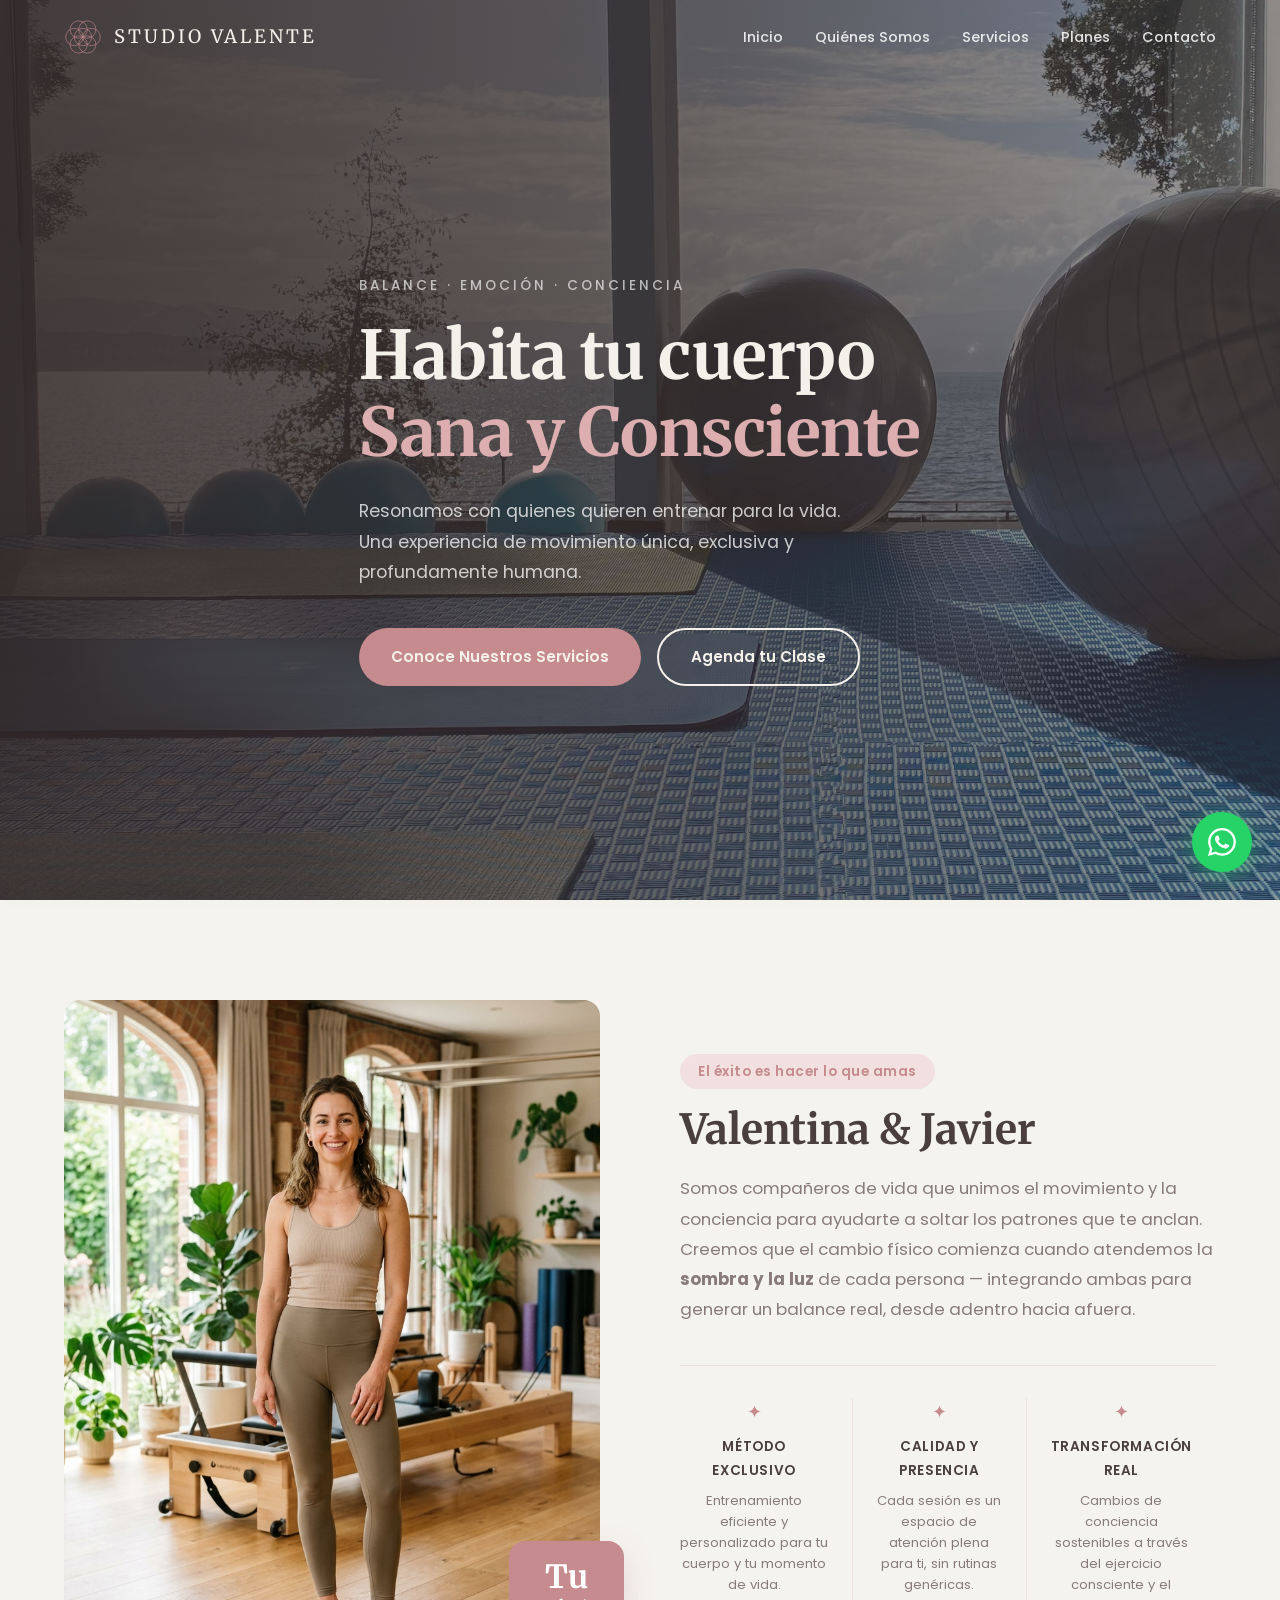
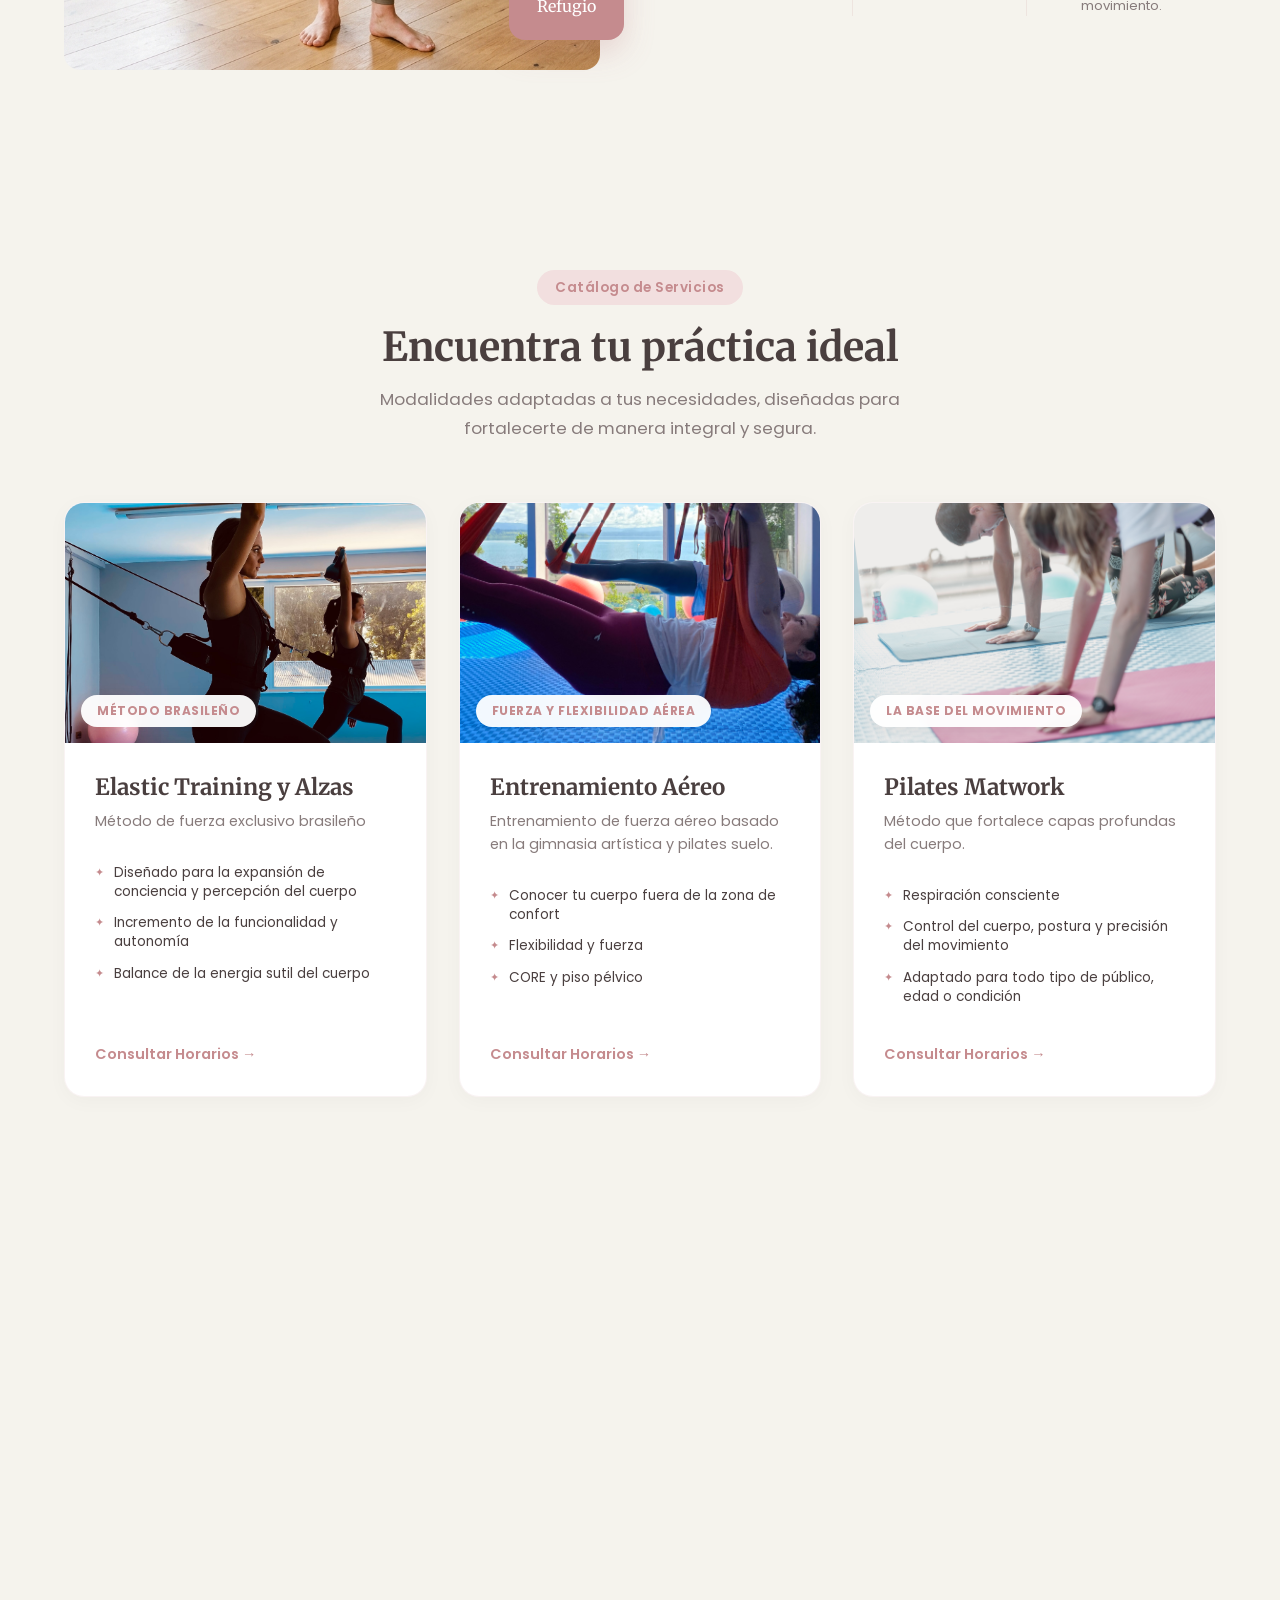
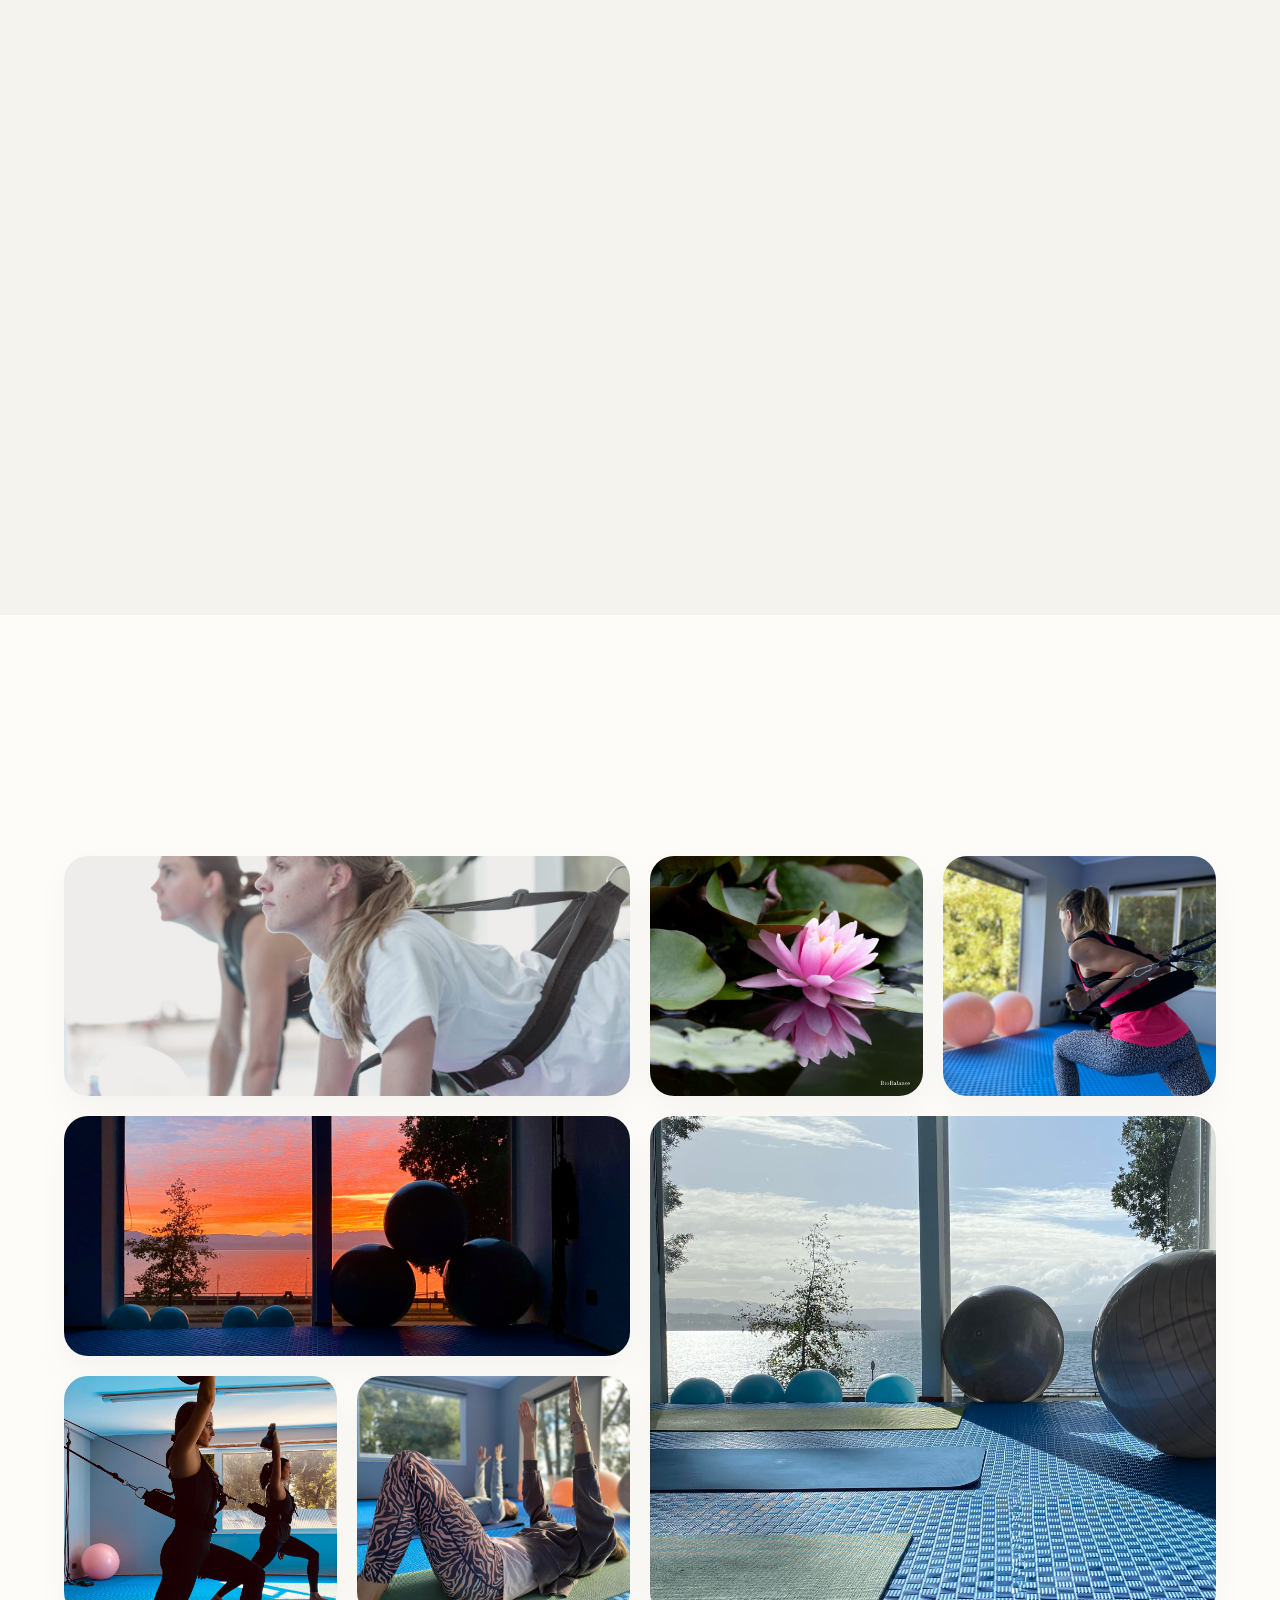
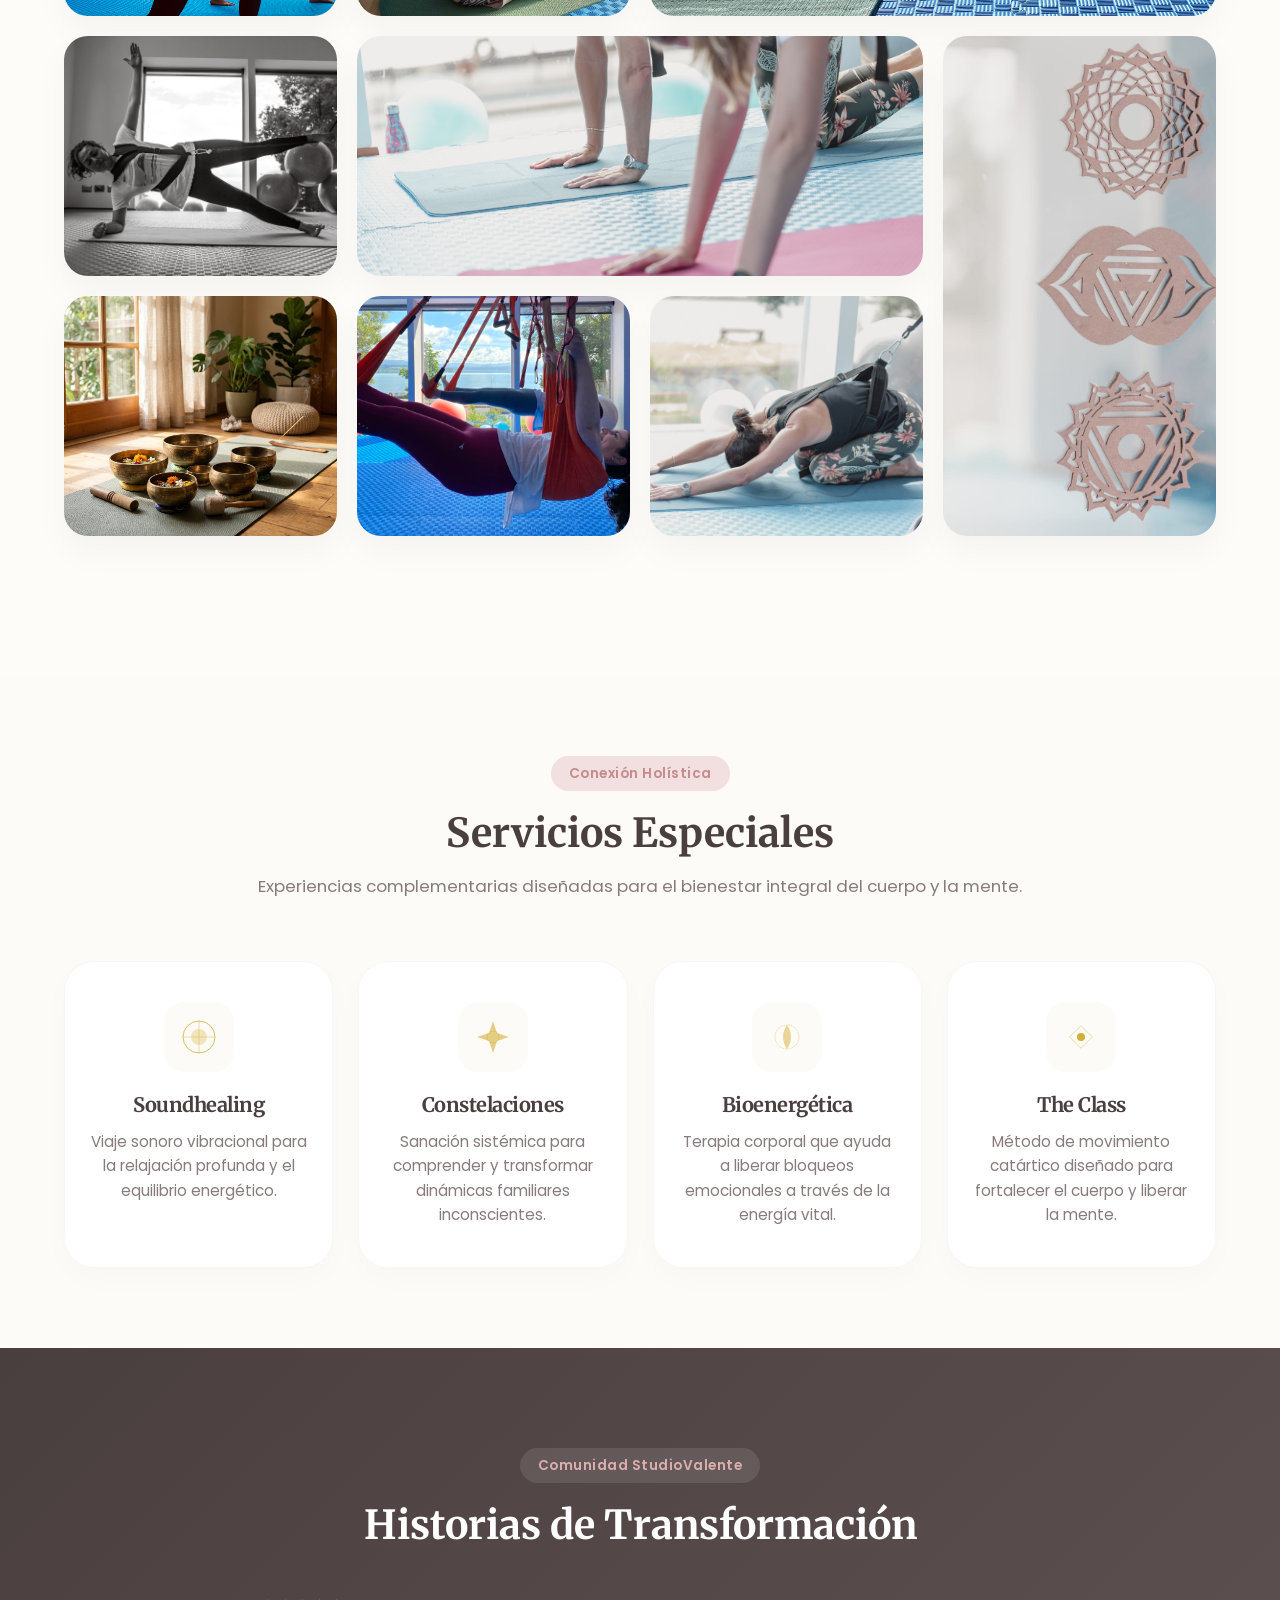
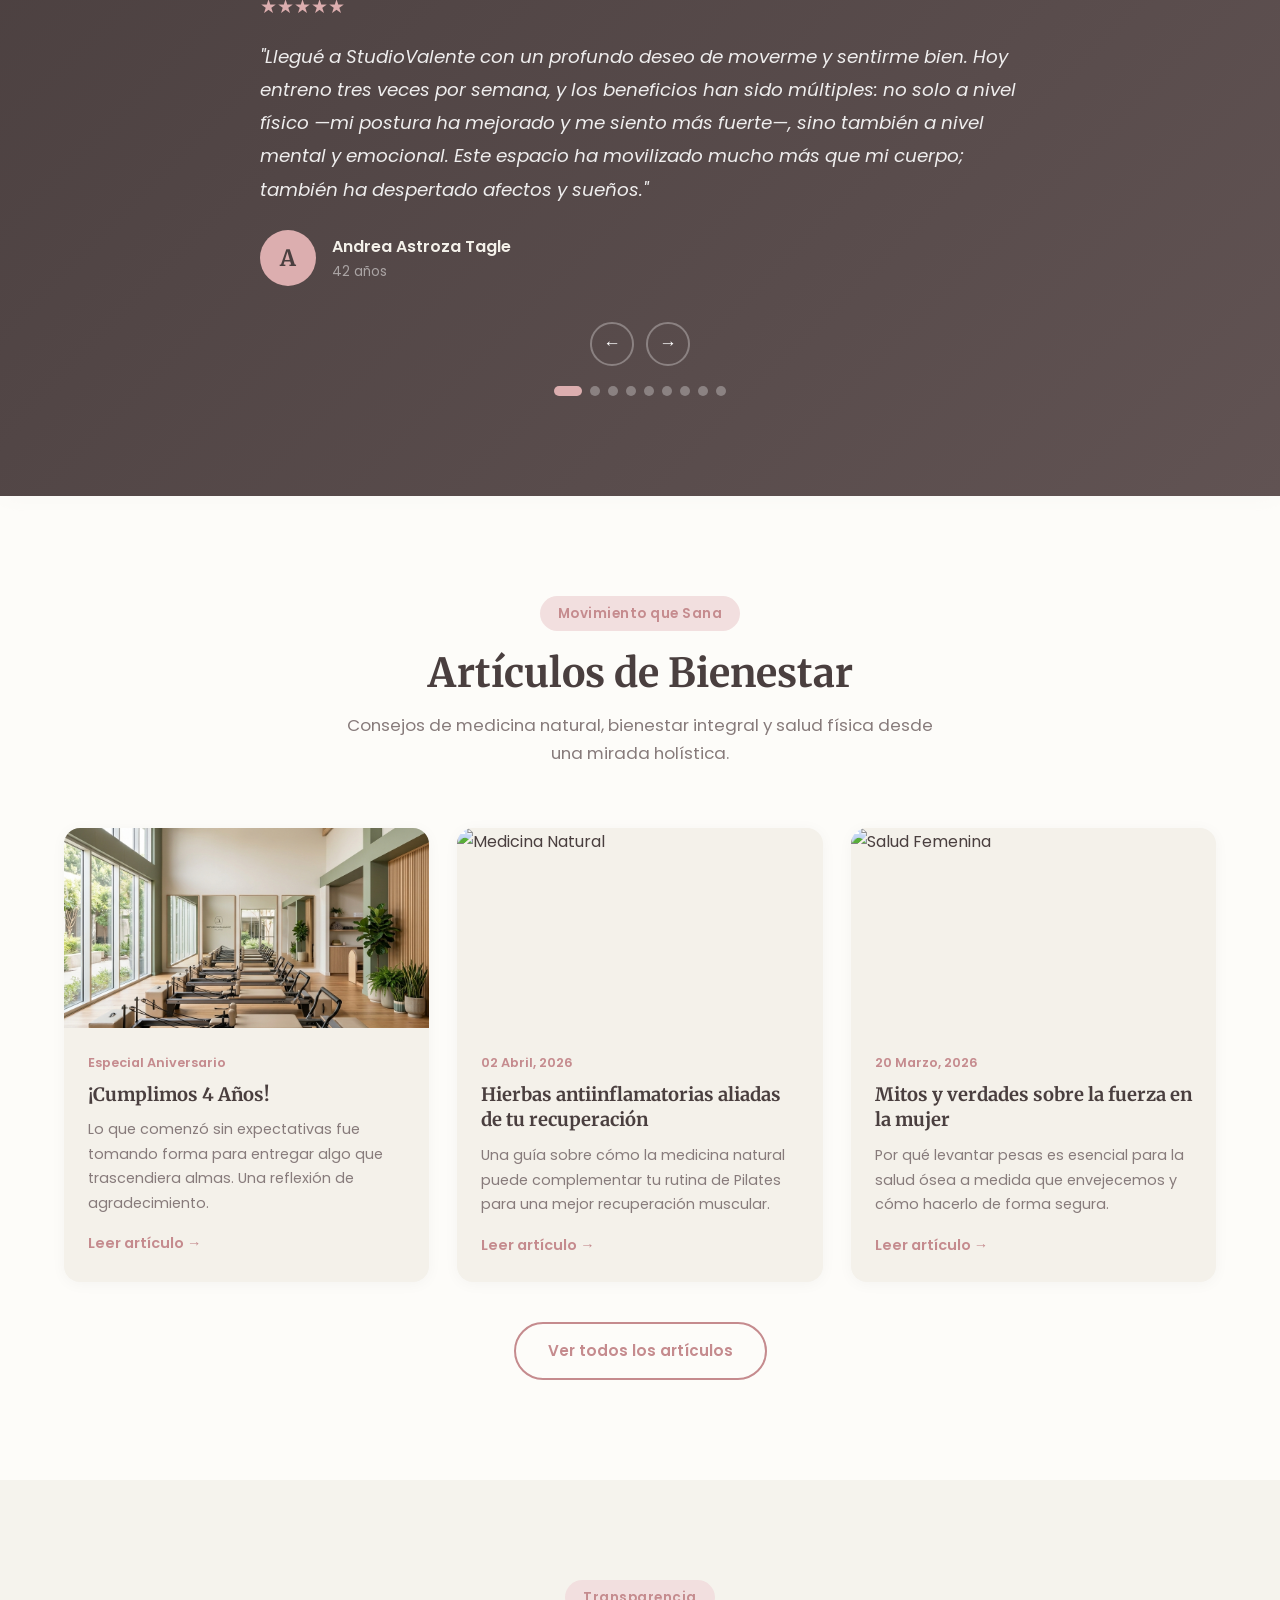
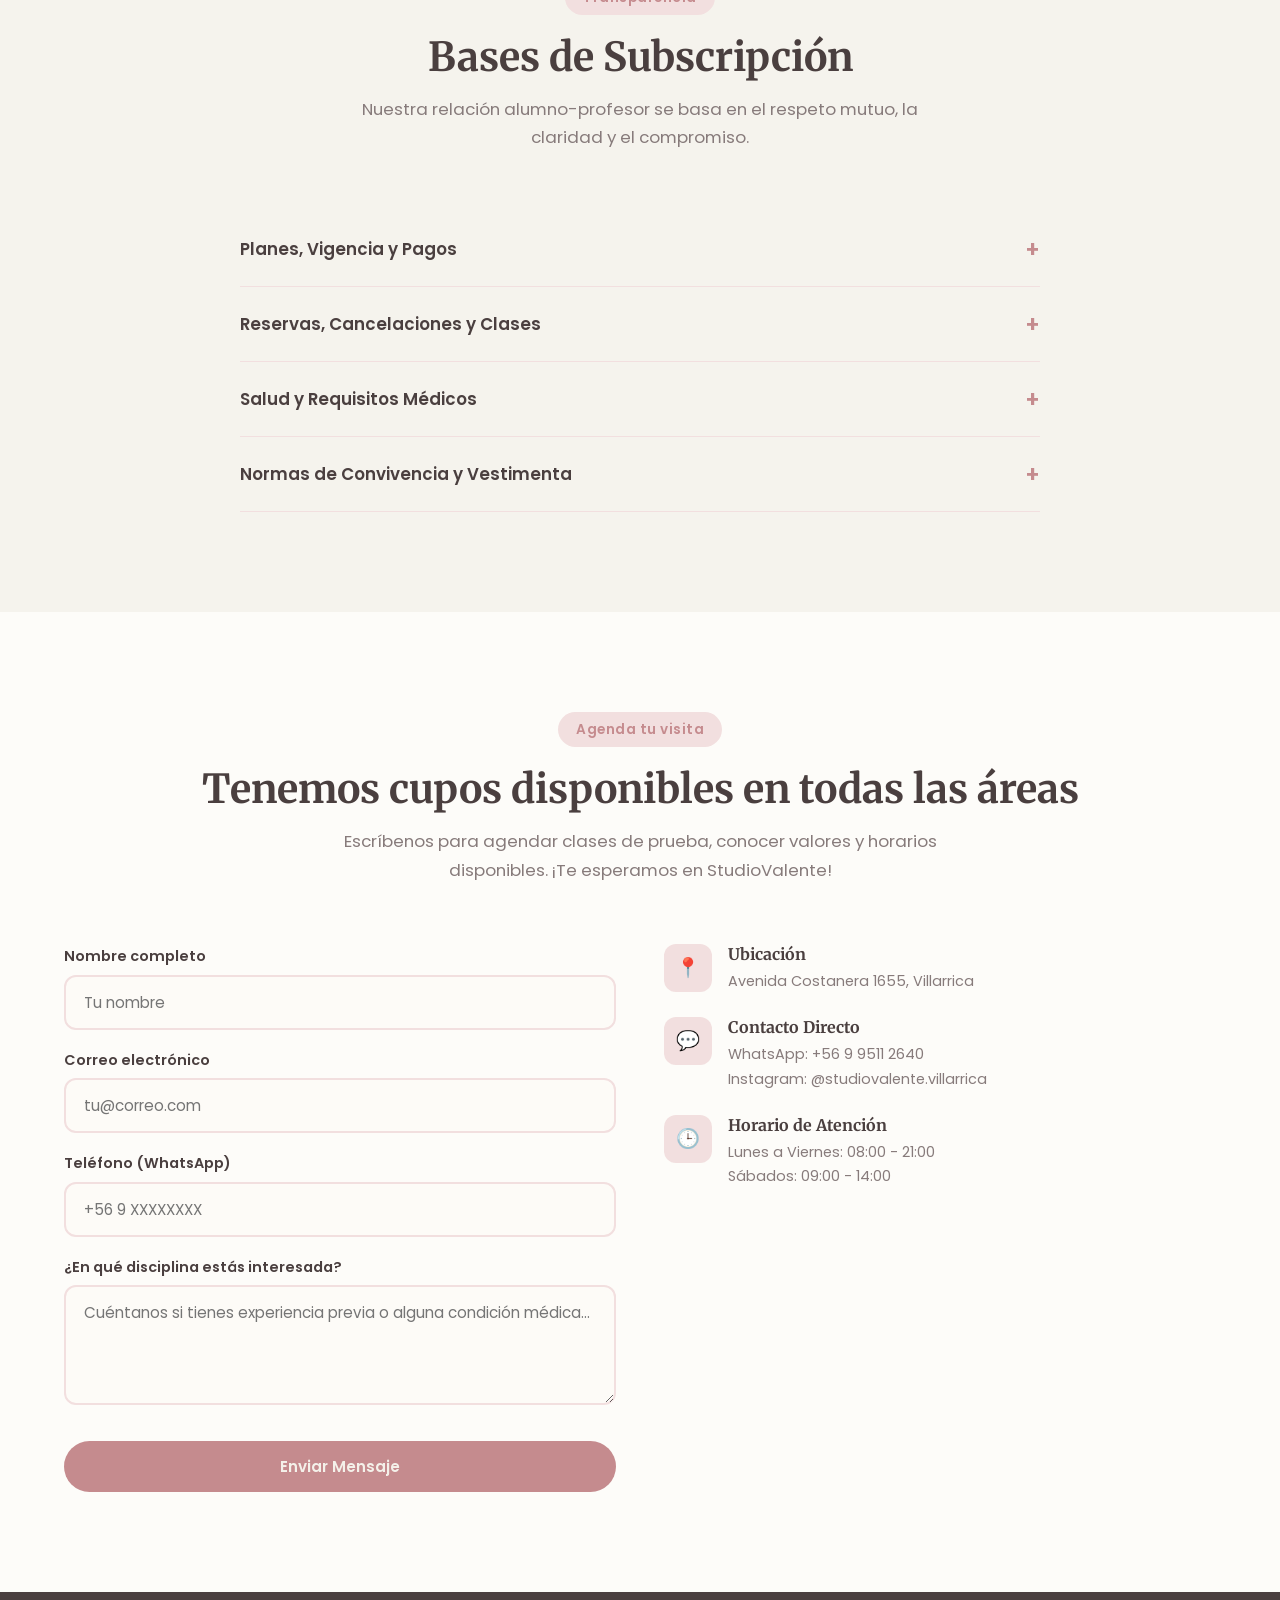
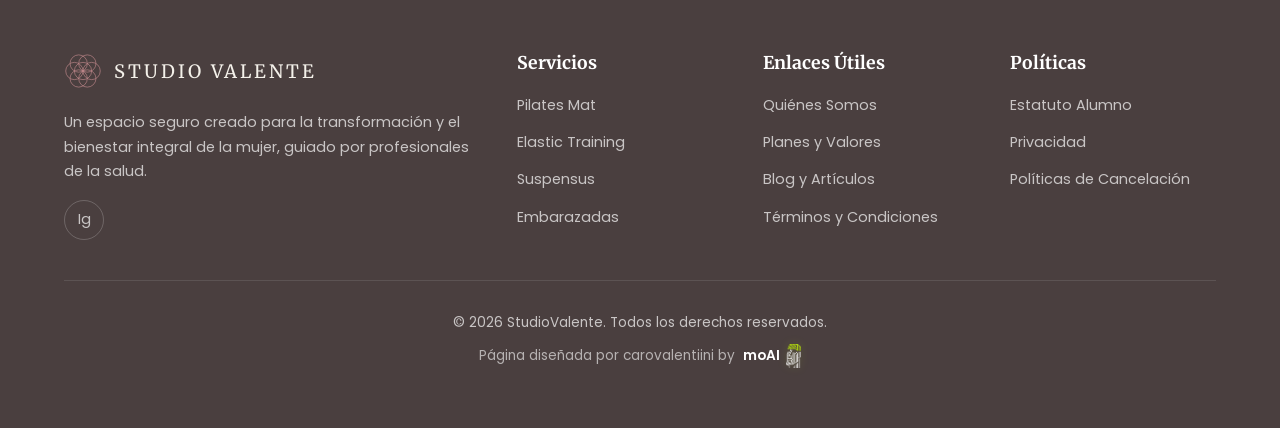
==== commit 99cfc6fe: "Fix indexing errors: use clean URLs in canonicals, sitemap and links Search Console reported "Página" ====
--- a/index.html
+++ b/index.html
@@ -75,7 +75,105 @@
         "@type": "AggregateRating",
         "ratingValue": "5",
         "reviewCount": "9"
-      }
+      },
+      "review": [
+        {
+          "@type": "Review",
+          "author": { "@type": "Person", "name": "Andrea Astroza Tagle" },
+          "reviewRating": { "@type": "Rating", "ratingValue": "5", "bestRating": "5" },
+          "reviewBody": "Llegué a StudioValente con un profundo deseo de moverme y sentirme bien. Hoy entreno tres veces por semana, y los beneficios han sido múltiples: no solo a nivel físico, sino también a nivel mental y emocional."
+        },
+        {
+          "@type": "Review",
+          "author": { "@type": "Person", "name": "Pamela Granzotto" },
+          "reviewRating": { "@type": "Rating", "ratingValue": "5", "bestRating": "5" },
+          "reviewBody": "Comencé esta maravillosa experiencia en 2023. Han sido años de una tremenda experiencia y profesionalismo. Lo físico ha sido muy importante, pero la contención, el escuchar y acompañar son de suma importancia."
+        },
+        {
+          "@type": "Review",
+          "author": { "@type": "Person", "name": "María Rayen Arratia" },
+          "reviewRating": { "@type": "Rating", "ratingValue": "5", "bestRating": "5" },
+          "reviewBody": "Llevo un poco más de dos años y ha sido una experiencia totalmente fortalecedora. Soy mucho más consciente de mi cuerpo que antes, cada movimiento se siente por dentro y por fuera."
+        },
+        {
+          "@type": "Review",
+          "author": { "@type": "Person", "name": "Paz Nilo" },
+          "reviewRating": { "@type": "Rating", "ratingValue": "5", "bestRating": "5" },
+          "reviewBody": "Me he sentido muy acogida y acompañada. Destaco mucho la dedicación y la forma en que guían cada clase, siempre atentos y respetando nuestros tiempos."
+        },
+        {
+          "@type": "Review",
+          "author": { "@type": "Person", "name": "Gustavo Vega" },
+          "reviewRating": { "@type": "Rating", "ratingValue": "5", "bestRating": "5" },
+          "reviewBody": "Mi experiencia ha sido muy buena, me ha gustado mucho. Sin lugar a dudas ha sido desafiante y considero que poco a poco he visto resultados favorables para cumplir mis objetivos."
+        },
+        {
+          "@type": "Review",
+          "author": { "@type": "Person", "name": "Lilián Vergara" },
+          "reviewRating": { "@type": "Rating", "ratingValue": "5", "bestRating": "5" },
+          "reviewBody": "Llevo más de 1 año asistiendo a elastic, mi experiencia ha sido buenísima. Las clases son dinámicas, entretenidas y muy útiles para lograr movilidad, elasticidad y coordinación."
+        },
+        {
+          "@type": "Review",
+          "author": { "@type": "Person", "name": "Edda Bertolotto" },
+          "reviewRating": { "@type": "Rating", "ratingValue": "5", "bestRating": "5" },
+          "reviewBody": "Llevo tres años entrenando aquí y realmente estoy feliz. Las clases son dinámicas y siempre diferentes, los entrenadores Valentina y Javier son muy profesionales y motivadores."
+        },
+        {
+          "@type": "Review",
+          "author": { "@type": "Person", "name": "Camila Gonzales" },
+          "reviewRating": { "@type": "Rating", "ratingValue": "5", "bestRating": "5" },
+          "reviewBody": "Llevo más de dos años entrenando con ustedes y la experiencia ha sido demasiado buena. Desde el principio me he sentido súper cómoda y motivada."
+        },
+        {
+          "@type": "Review",
+          "author": { "@type": "Person", "name": "Coca Lazcano" },
+          "reviewRating": { "@type": "Rating", "ratingValue": "5", "bestRating": "5" },
+          "reviewBody": "Mi experiencia con StudioValente me tiene súper contenta. Siempre ejercicios diferentes, con los mejores profes y mis compañeras siempre con las mejores sonrisas."
+        }
+      ]
+    }
+    </script>
+
+    <!-- Schema Markup: FAQ -->
+    <script type="application/ld+json">
+    {
+      "@context": "https://schema.org",
+      "@type": "FAQPage",
+      "mainEntity": [
+        {
+          "@type": "Question",
+          "name": "¿Cuáles son las condiciones de planes, vigencia y pagos?",
+          "acceptedAnswer": {
+            "@type": "Answer",
+            "text": "Todo plan suscrito tiene una vigencia desde el primer día del mes hasta el 30 o 31 del mismo para ejecutar tus clases. Los pagos se realizan vía transferencia electrónica o pago en efectivo todos los días 1 y 2 de cada mes entrante. La suscripción cuenta con la primera evaluación antropométrica incluida. Los valores están estandarizados por año y tendrán un reajuste anual cada mes de diciembre."
+          }
+        },
+        {
+          "@type": "Question",
+          "name": "¿Cómo funcionan las reservas, cancelaciones y clases?",
+          "acceptedAnswer": {
+            "@type": "Answer",
+            "text": "Las clases tienen una duración de 45 minutos full, en bloques semipersonalizados (máx 5 alumnas) o personalizados (1:1). Para cancelar una clase sin perderla, debes hacerlo con al menos 12 horas de anticipación; las cancelaciones tardías se consideran como clases realizadas. Para reserva de plan y vacante debes abonar el 50% del plan en caso de que no asistas durante un mes. Las clases no son transferibles ni se acumulan para el mes siguiente."
+          }
+        },
+        {
+          "@type": "Question",
+          "name": "¿Qué requisitos de salud se necesitan para tomar clases?",
+          "acceptedAnswer": {
+            "@type": "Answer",
+            "text": "Personas mayores de 60 años deben presentar un certificado médico que las faculte para realizar ejercicio físico. Si tienes alguna afección, enfermedad crónica o algún síndrome, debes informarlo antes del inicio de tu primera clase para adaptar la práctica a tus necesidades."
+          }
+        },
+        {
+          "@type": "Question",
+          "name": "¿Qué normas de convivencia y vestimenta hay que seguir?",
+          "acceptedAnswer": {
+            "@type": "Answer",
+            "text": "Se recomienda ropa deportiva cómoda y calcetines antideslizantes por higiene y seguridad. Se solicita silenciar los teléfonos celulares durante la práctica para mantener la energía de calma del estudio y respetar el proceso de todas las compañeras."
+          }
+        }
+      ]
     }
     </script>
 </head>
@@ -1054,15 +1152,15 @@
                         <li><a href="#nosotros">Quiénes Somos</a></li>
                         <li><a href="#planes">Planes y Valores</a></li>
                         <li><a href="#blog">Blog y Artículos</a></li>
-                        <li><a href="terminos.html">Términos y Condiciones</a></li>
+                        <li><a href="/terminos">Términos y Condiciones</a></li>
                     </ul>
                 </div>
                 <div class="footer-col">
                     <h4>Políticas</h4>
                     <ul>
-                        <li><a href="estatuto.html">Estatuto Alumno</a></li>
-                        <li><a href="privacidad.html">Privacidad</a></li>
-                        <li><a href="cancelacion.html">Políticas de Cancelación</a></li>
+                        <li><a href="/estatuto">Estatuto Alumno</a></li>
+                        <li><a href="/privacidad">Privacidad</a></li>
+                        <li><a href="/cancelacion">Políticas de Cancelación</a></li>
                     </ul>
                 </div>
             </div>
